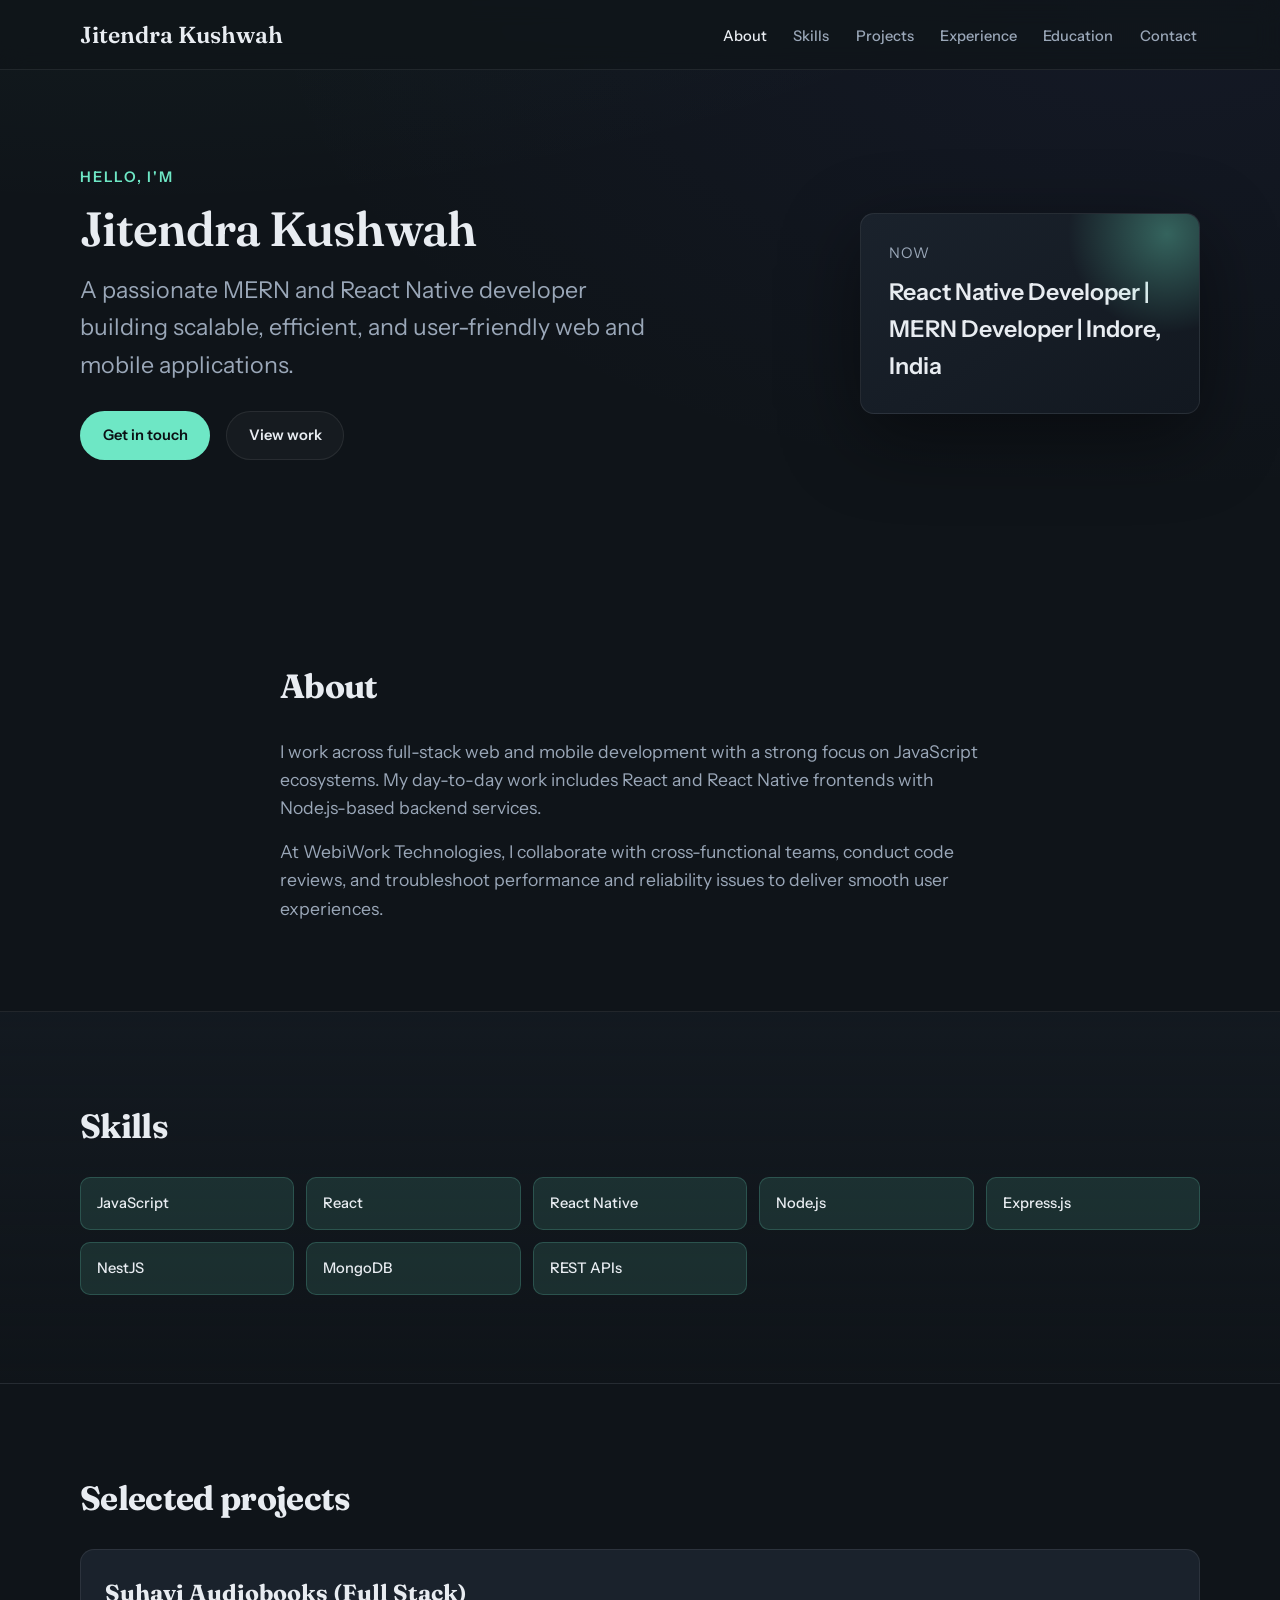
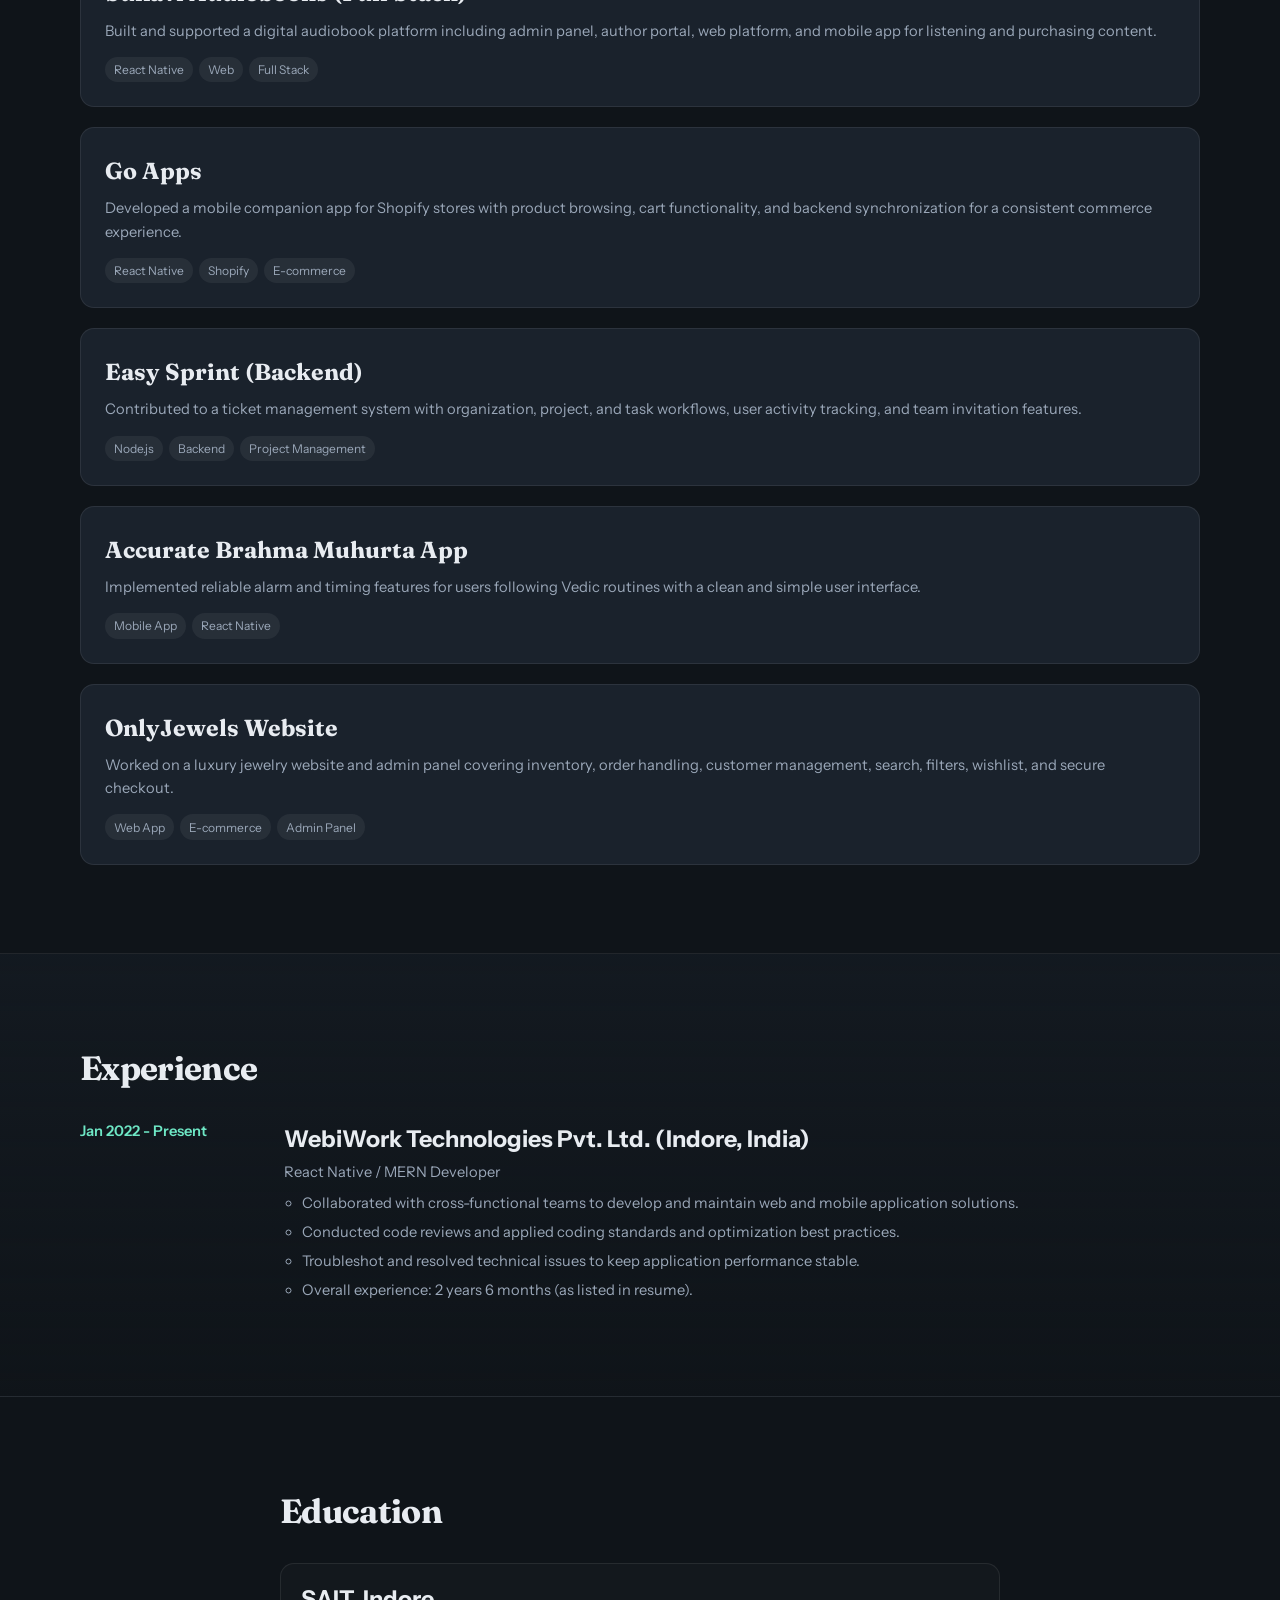
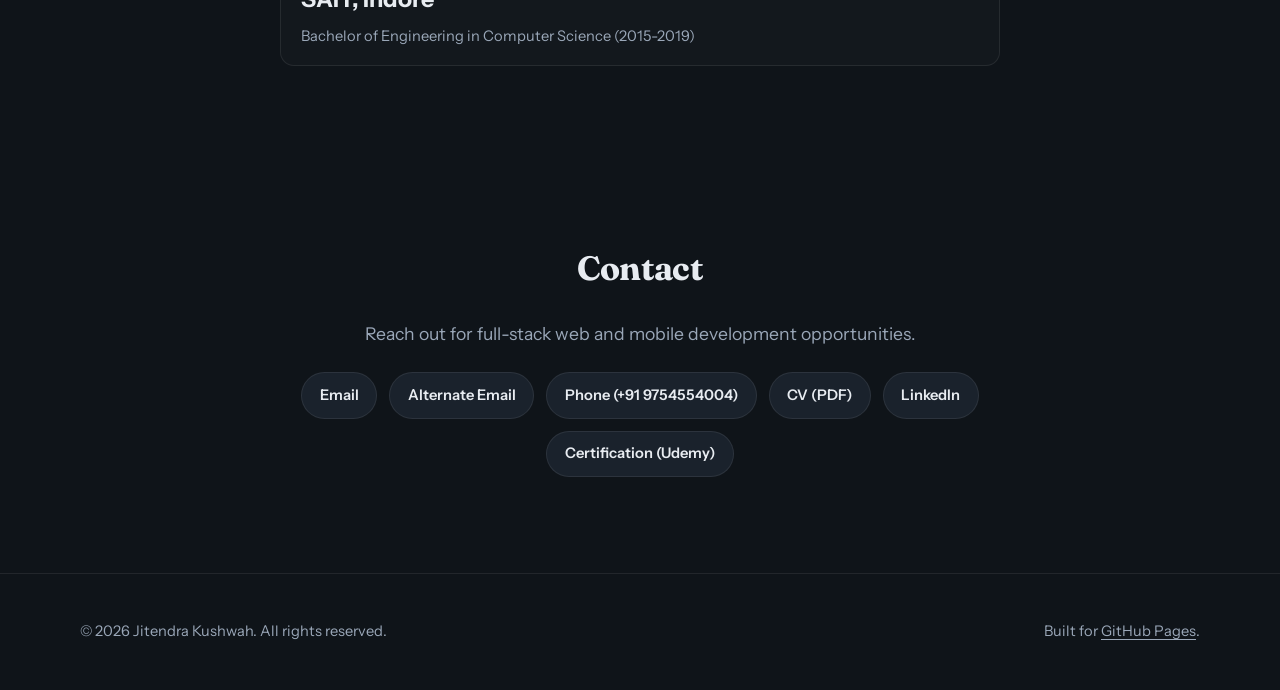
==== index.html @ 1aaa3684 "Initial portfolio for GitHub Pages" ====
<!DOCTYPE html>
<html lang="en">
  <head>
    <meta charset="UTF-8" />
    <meta name="viewport" content="width=device-width, initial-scale=1" />
    <meta name="description" content="Portfolio — projects, experience, and contact." />
    <title>Portfolio</title>
    <link rel="preconnect" href="https://fonts.googleapis.com" />
    <link rel="preconnect" href="https://fonts.gstatic.com" crossorigin />
    <link
      href="https://fonts.googleapis.com/css2?family=Fraunces:ital,opsz,wght@0,9..144,400;0,9..144,600;1,9..144,400&family=Instrument+Sans:ital,wght@0,400;0,500;0,600;0,700;1,400&display=swap"
      rel="stylesheet"
    />
    <link rel="stylesheet" href="css/styles.css" />
  </head>
  <body>
    <a class="skip-link" href="#main">Skip to content</a>
    <header class="site-header">
      <div class="wrap header-inner">
        <a class="logo" href="#" data-site-title>Portfolio</a>
        <button class="nav-toggle" type="button" aria-expanded="false" aria-controls="site-nav">
          <span class="sr-only">Menu</span>
          <span class="nav-toggle-bar"></span>
        </button>
        <nav id="site-nav" class="site-nav" aria-label="Primary">
          <ul class="nav-list"></ul>
        </nav>
      </div>
    </header>

    <main id="main">
      <section class="hero" id="top" aria-labelledby="hero-title">
        <div class="wrap hero-grid">
          <div class="hero-copy">
            <p class="eyebrow" data-hero-eyebrow></p>
            <h1 id="hero-title" data-hero-title></h1>
            <p class="hero-tagline" data-hero-tagline></p>
            <div class="hero-actions">
              <a class="btn btn-primary" data-hero-primary href="#contact"></a>
              <a class="btn btn-ghost" data-hero-secondary href="#projects"></a>
            </div>
          </div>
          <div class="hero-card" aria-hidden="true">
            <div class="hero-card-inner">
              <span class="hero-accent"></span>
              <p class="hero-card-label">Now</p>
              <p class="hero-card-text" data-hero-highlight></p>
            </div>
          </div>
        </div>
      </section>

      <section class="section" id="about" data-section="about">
        <div class="wrap narrow">
          <h2 class="section-title" data-about-heading></h2>
          <div class="prose" data-about-body></div>
        </div>
      </section>

      <section class="section section-alt" id="skills" data-section="skills">
        <div class="wrap">
          <h2 class="section-title" data-skills-heading></h2>
          <ul class="skill-grid" data-skills-list></ul>
        </div>
      </section>

      <section class="section" id="projects" data-section="projects">
        <div class="wrap">
          <h2 class="section-title" data-projects-heading></h2>
          <div class="project-grid" data-projects></div>
        </div>
      </section>

      <section class="section section-alt" id="experience" data-section="experience">
        <div class="wrap">
          <h2 class="section-title" data-experience-heading></h2>
          <ol class="timeline" data-experience></ol>
        </div>
      </section>

      <section class="section" id="education" data-section="education">
        <div class="wrap narrow">
          <h2 class="section-title" data-education-heading></h2>
          <ul class="education-list" data-education></ul>
        </div>
      </section>

      <section class="section cta-section" id="contact" data-section="contact">
        <div class="wrap narrow cta-inner">
          <h2 class="section-title" data-contact-heading></h2>
          <p class="cta-text" data-contact-lead></p>
          <ul class="contact-list" data-contact-links></ul>
        </div>
      </section>
    </main>

    <footer class="site-footer">
      <div class="wrap footer-inner">
        <p data-footer-copy></p>
        <p class="footer-note">Built for <a href="https://pages.github.com/">GitHub Pages</a>.</p>
      </div>
    </footer>

    <script src="js/content.js"></script>
    <script src="js/main.js"></script>
  </body>
</html>
---- css/styles.css ----
:root {
  --bg: #0f1419;
  --bg-alt: #151c24;
  --surface: #1a222c;
  --text: #e8ecf1;
  --muted: #9aa7b8;
  --accent: #6ee7c5;
  --accent-dim: rgba(110, 231, 197, 0.12);
  --border: rgba(255, 255, 255, 0.08);
  --shadow: 0 24px 80px rgba(0, 0, 0, 0.45);
  --radius: 14px;
  --font-sans: "Instrument Sans", system-ui, -apple-system, sans-serif;
  --font-display: "Fraunces", Georgia, serif;
  --step--1: clamp(0.85rem, 0.82rem + 0.12vw, 0.95rem);
  --step-0: clamp(1rem, 0.95rem + 0.2vw, 1.1rem);
  --step-1: clamp(1.2rem, 1.05rem + 0.55vw, 1.45rem);
  --step-2: clamp(1.6rem, 1.25rem + 1.2vw, 2.1rem);
  --step-3: clamp(2.1rem, 1.5rem + 2.2vw, 3rem);
}

*,
*::before,
*::after {
  box-sizing: border-box;
}

html {
  scroll-behavior: smooth;
}

body {
  margin: 0;
  font-family: var(--font-sans);
  font-size: var(--step-0);
  line-height: 1.6;
  color: var(--text);
  background: radial-gradient(1200px 600px at 10% -10%, rgba(110, 231, 197, 0.08), transparent),
    radial-gradient(900px 500px at 90% 0%, rgba(99, 102, 241, 0.06), transparent), var(--bg);
  min-height: 100vh;
}

a {
  color: var(--accent);
  text-decoration-thickness: 1px;
  text-underline-offset: 3px;
}

a:hover {
  color: #9cf5dc;
}

.sr-only {
  position: absolute;
  width: 1px;
  height: 1px;
  padding: 0;
  margin: -1px;
  overflow: hidden;
  clip: rect(0, 0, 0, 0);
  white-space: nowrap;
  border: 0;
}

.skip-link {
  position: absolute;
  left: -999px;
  top: 0.5rem;
  padding: 0.5rem 1rem;
  background: var(--accent);
  color: #0f1419;
  font-weight: 600;
  border-radius: 6px;
  z-index: 100;
}

.skip-link:focus {
  left: 0.5rem;
}

.wrap {
  width: min(1120px, 100% - 2.5rem);
  margin-inline: auto;
}

.narrow {
  width: min(720px, 100%);
}

.site-header {
  position: sticky;
  top: 0;
  z-index: 50;
  backdrop-filter: blur(12px);
  background: rgba(15, 20, 25, 0.75);
  border-bottom: 1px solid var(--border);
}

.header-inner {
  display: flex;
  align-items: center;
  justify-content: space-between;
  gap: 1rem;
  padding: 1rem 0;
}

.logo {
  font-family: var(--font-display);
  font-weight: 600;
  font-size: var(--step-1);
  color: var(--text);
  text-decoration: none;
}

.logo:hover {
  color: var(--accent);
}

.nav-toggle {
  display: none;
  width: 44px;
  height: 44px;
  border: 1px solid var(--border);
  border-radius: 10px;
  background: var(--surface);
  cursor: pointer;
  align-items: center;
  justify-content: center;
  padding: 0;
}

.nav-toggle-bar,
.nav-toggle-bar::before,
.nav-toggle-bar::after {
  display: block;
  width: 20px;
  height: 2px;
  background: var(--text);
  border-radius: 2px;
  position: relative;
}

.nav-toggle-bar::before,
.nav-toggle-bar::after {
  content: "";
  position: absolute;
  left: 0;
}

.nav-toggle-bar::before {
  top: -6px;
}

.nav-toggle-bar::after {
  top: 6px;
}

.site-nav .nav-list {
  list-style: none;
  margin: 0;
  padding: 0;
  display: flex;
  gap: 0.25rem 1.25rem;
  flex-wrap: wrap;
  align-items: center;
}

.site-nav a {
  color: var(--muted);
  text-decoration: none;
  font-weight: 500;
  font-size: var(--step--1);
  padding: 0.35rem 0.2rem;
}

.site-nav a:hover,
.site-nav a[aria-current="page"] {
  color: var(--text);
}

.hero {
  padding: clamp(3rem, 8vw, 6rem) 0 clamp(4rem, 10vw, 7rem);
}

.hero-grid {
  display: grid;
  grid-template-columns: 1.2fr 0.8fr;
  gap: clamp(2rem, 5vw, 4rem);
  align-items: center;
}

.eyebrow {
  font-size: var(--step--1);
  letter-spacing: 0.12em;
  text-transform: uppercase;
  color: var(--accent);
  font-weight: 600;
  margin: 0 0 0.75rem;
}

.hero h1 {
  font-family: var(--font-display);
  font-weight: 600;
  font-size: var(--step-3);
  line-height: 1.12;
  margin: 0 0 1rem;
  letter-spacing: -0.02em;
}

.hero-tagline {
  color: var(--muted);
  font-size: var(--step-1);
  max-width: 38ch;
  margin: 0 0 1.75rem;
}

.hero-actions {
  display: flex;
  flex-wrap: wrap;
  gap: 0.75rem 1rem;
}

.btn {
  display: inline-flex;
  align-items: center;
  justify-content: center;
  padding: 0.75rem 1.35rem;
  border-radius: 999px;
  font-weight: 600;
  font-size: var(--step--1);
  text-decoration: none;
  border: 1px solid transparent;
  transition: transform 0.15s ease, background 0.15s ease, border-color 0.15s ease;
}

.btn:active {
  transform: translateY(1px);
}

.btn-primary {
  background: var(--accent);
  color: #0b1014;
}

.btn-primary:hover {
  background: #9cf5dc;
  color: #0b1014;
}

.btn-ghost {
  border-color: var(--border);
  color: var(--text);
  background: rgba(255, 255, 255, 0.03);
}

.btn-ghost:hover {
  border-color: rgba(110, 231, 197, 0.35);
  color: var(--accent);
}

.hero-card {
  justify-self: end;
  width: min(100%, 340px);
}

.hero-card-inner {
  position: relative;
  padding: 1.75rem;
  border-radius: var(--radius);
  background: linear-gradient(145deg, var(--surface), #121820);
  border: 1px solid var(--border);
  box-shadow: var(--shadow);
  overflow: hidden;
}

.hero-accent {
  position: absolute;
  inset: -40% -20% auto auto;
  width: 200px;
  height: 200px;
  background: radial-gradient(circle, rgba(110, 231, 197, 0.35), transparent 70%);
  pointer-events: none;
}

.hero-card-label {
  font-size: var(--step--1);
  text-transform: uppercase;
  letter-spacing: 0.08em;
  color: var(--muted);
  margin: 0 0 0.5rem;
}

.hero-card-text {
  margin: 0;
  font-size: var(--step-1);
  font-weight: 600;
}

.section {
  padding: clamp(3.5rem, 7vw, 5.5rem) 0;
  scroll-margin-top: 5rem;
}

.section-alt {
  background: linear-gradient(180deg, rgba(21, 28, 36, 0.65), rgba(15, 20, 25, 0));
  border-top: 1px solid var(--border);
  border-bottom: 1px solid var(--border);
}

.section-title {
  font-family: var(--font-display);
  font-size: var(--step-2);
  margin: 0 0 1.5rem;
  letter-spacing: -0.02em;
}

.prose p {
  margin: 0 0 1rem;
  color: var(--muted);
}

.prose p:last-child {
  margin-bottom: 0;
}

.skill-grid {
  list-style: none;
  margin: 0;
  padding: 0;
  display: grid;
  grid-template-columns: repeat(auto-fill, minmax(200px, 1fr));
  gap: 0.75rem;
}

.skill-grid li {
  padding: 0.85rem 1rem;
  border-radius: 10px;
  background: var(--accent-dim);
  border: 1px solid rgba(110, 231, 197, 0.2);
  color: var(--text);
  font-weight: 500;
  font-size: var(--step--1);
}

.project-grid {
  display: grid;
  gap: 1.25rem;
}

.project-card {
  padding: 1.5rem;
  border-radius: var(--radius);
  background: var(--surface);
  border: 1px solid var(--border);
  display: grid;
  gap: 0.5rem;
}

.project-card h3 {
  margin: 0;
  font-size: var(--step-1);
  font-family: var(--font-display);
}

.project-card p {
  margin: 0;
  color: var(--muted);
  font-size: var(--step--1);
}

.project-tags {
  display: flex;
  flex-wrap: wrap;
  gap: 0.4rem;
  margin-top: 0.35rem;
}

.project-tags span {
  font-size: 0.75rem;
  padding: 0.2rem 0.55rem;
  border-radius: 999px;
  background: rgba(255, 255, 255, 0.06);
  color: var(--muted);
}

.project-links {
  margin-top: 0.75rem;
  display: flex;
  flex-wrap: wrap;
  gap: 0.75rem 1rem;
}

.project-links a {
  font-size: var(--step--1);
  font-weight: 600;
}

.timeline {
  list-style: none;
  margin: 0;
  padding: 0;
  display: grid;
  gap: 1.5rem;
}

.timeline-item {
  display: grid;
  grid-template-columns: minmax(120px, 180px) 1fr;
  gap: 1rem 1.5rem;
  padding-bottom: 1.5rem;
  border-bottom: 1px solid var(--border);
}

.timeline-item:last-child {
  border-bottom: 0;
  padding-bottom: 0;
}

.timeline-meta {
  font-size: var(--step--1);
  color: var(--accent);
  font-weight: 600;
}

.timeline-body h3 {
  margin: 0 0 0.25rem;
  font-size: var(--step-1);
}

.timeline-body .role {
  margin: 0 0 0.5rem;
  color: var(--muted);
  font-size: var(--step--1);
}

.timeline-body ul {
  margin: 0;
  padding-left: 1.15rem;
  color: var(--muted);
  font-size: var(--step--1);
}

.timeline-body li {
  margin-bottom: 0.35rem;
}

.education-list {
  list-style: none;
  margin: 0;
  padding: 0;
  display: grid;
  gap: 1rem;
}

.education-list li {
  padding: 1rem 1.25rem;
  border-radius: var(--radius);
  border: 1px solid var(--border);
  background: rgba(255, 255, 255, 0.02);
}

.education-list strong {
  display: block;
  font-size: var(--step-1);
  margin-bottom: 0.25rem;
}

.education-list span {
  color: var(--muted);
  font-size: var(--step--1);
}

.cta-section {
  padding-bottom: clamp(4rem, 10vw, 6rem);
}

.cta-inner {
  text-align: center;
}

.cta-text {
  color: var(--muted);
  margin: 0 0 1.5rem;
}

.contact-list {
  list-style: none;
  margin: 0;
  padding: 0;
  display: flex;
  flex-wrap: wrap;
  gap: 0.75rem;
  justify-content: center;
}

.contact-list a {
  display: inline-flex;
  align-items: center;
  gap: 0.4rem;
  padding: 0.65rem 1.1rem;
  border-radius: 999px;
  border: 1px solid var(--border);
  background: var(--surface);
  color: var(--text);
  font-weight: 600;
  text-decoration: none;
  font-size: var(--step--1);
}

.contact-list a:hover {
  border-color: rgba(110, 231, 197, 0.4);
  color: var(--accent);
}

.site-footer {
  border-top: 1px solid var(--border);
  padding: 2rem 0;
  color: var(--muted);
  font-size: var(--step--1);
}

.footer-inner {
  display: flex;
  flex-wrap: wrap;
  gap: 0.5rem 1.5rem;
  justify-content: space-between;
  align-items: center;
}

.footer-note a {
  color: var(--muted);
}

.footer-note a:hover {
  color: var(--accent);
}

@media (max-width: 880px) {
  .hero-grid {
    grid-template-columns: 1fr;
  }

  .hero-card {
    justify-self: start;
  }

  .timeline-item {
    grid-template-columns: 1fr;
  }
}

@media (max-width: 720px) {
  .nav-toggle {
    display: inline-flex;
  }

  .site-nav {
    position: absolute;
    right: 1.25rem;
    top: 100%;
    margin-top: 0.5rem;
    width: min(320px, calc(100vw - 2.5rem));
    padding: 0.75rem;
    border-radius: var(--radius);
    background: var(--surface);
    border: 1px solid var(--border);
    box-shadow: var(--shadow);
    display: none;
  }

  .site-nav.is-open {
    display: block;
  }

  .site-nav .nav-list {
    flex-direction: column;
    align-items: stretch;
  }

  .site-nav a {
    padding: 0.6rem 0.5rem;
  }

  .header-inner {
    position: relative;
  }
}
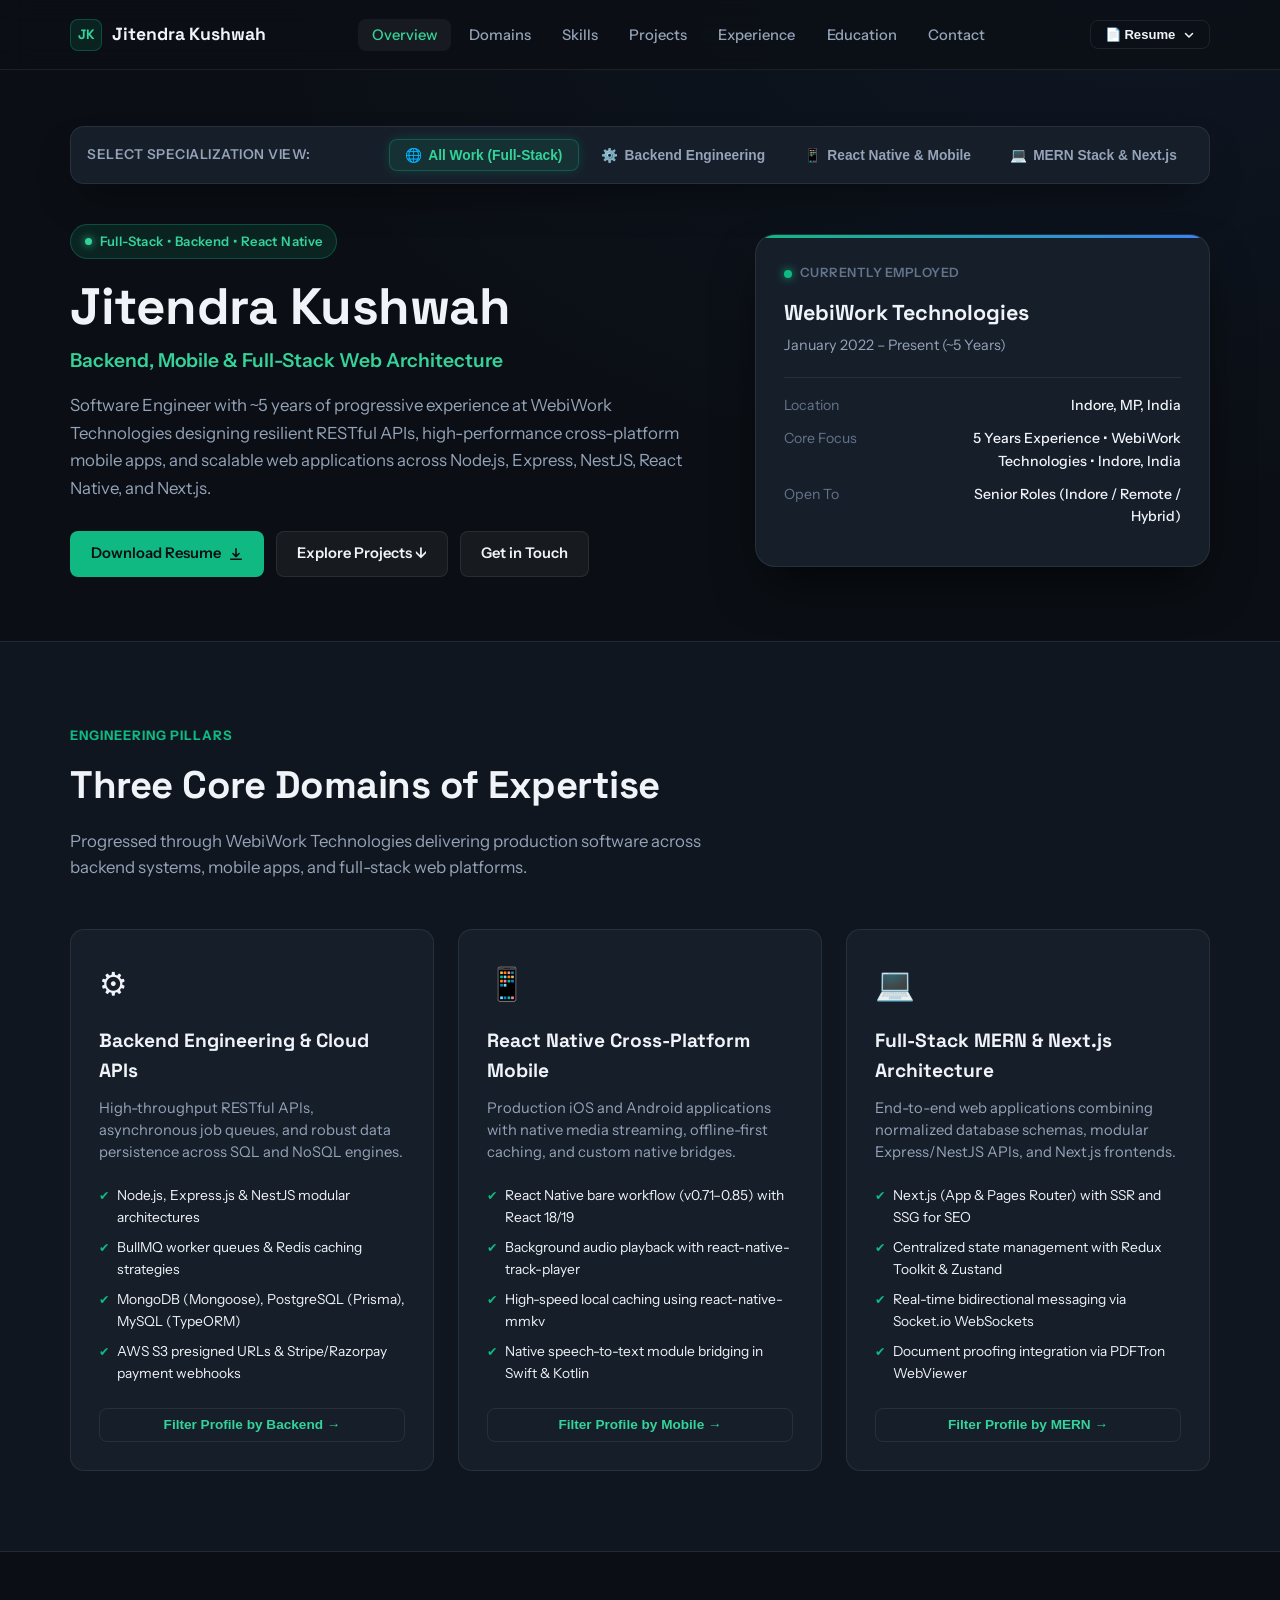
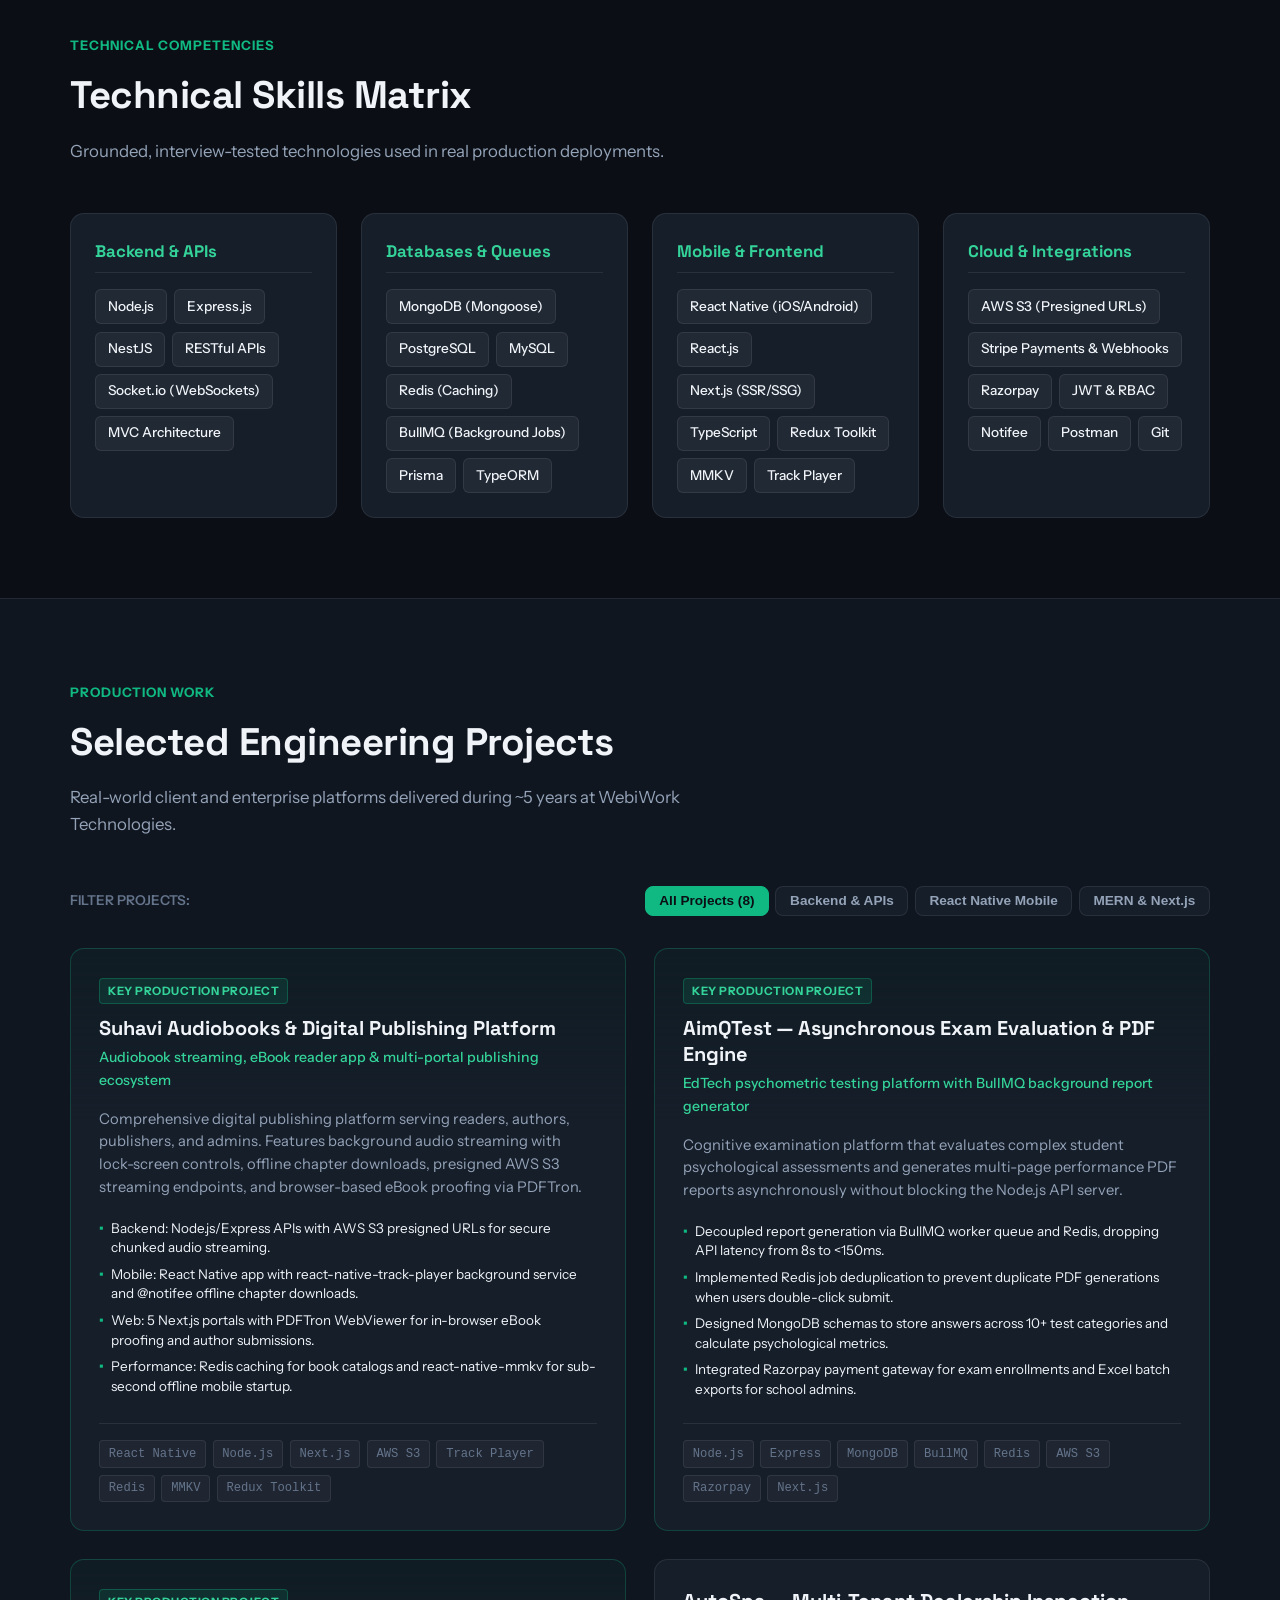
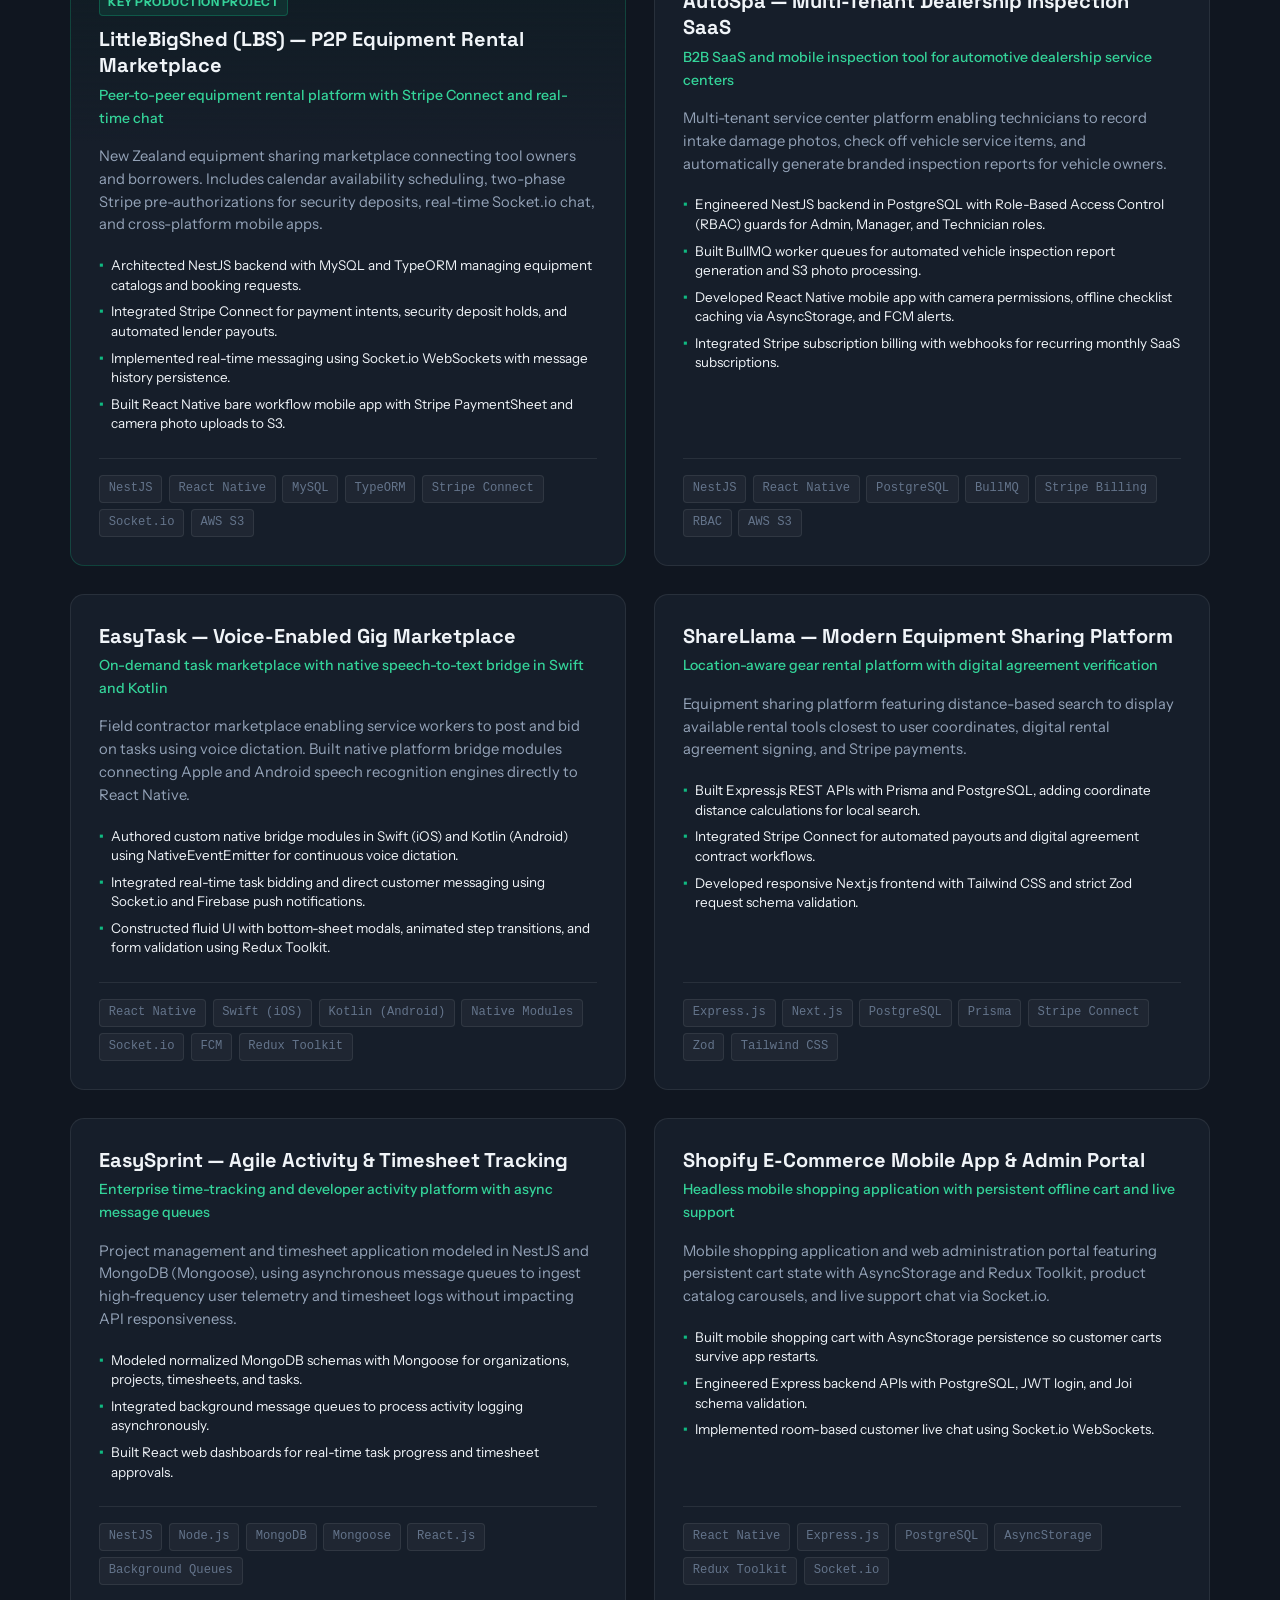
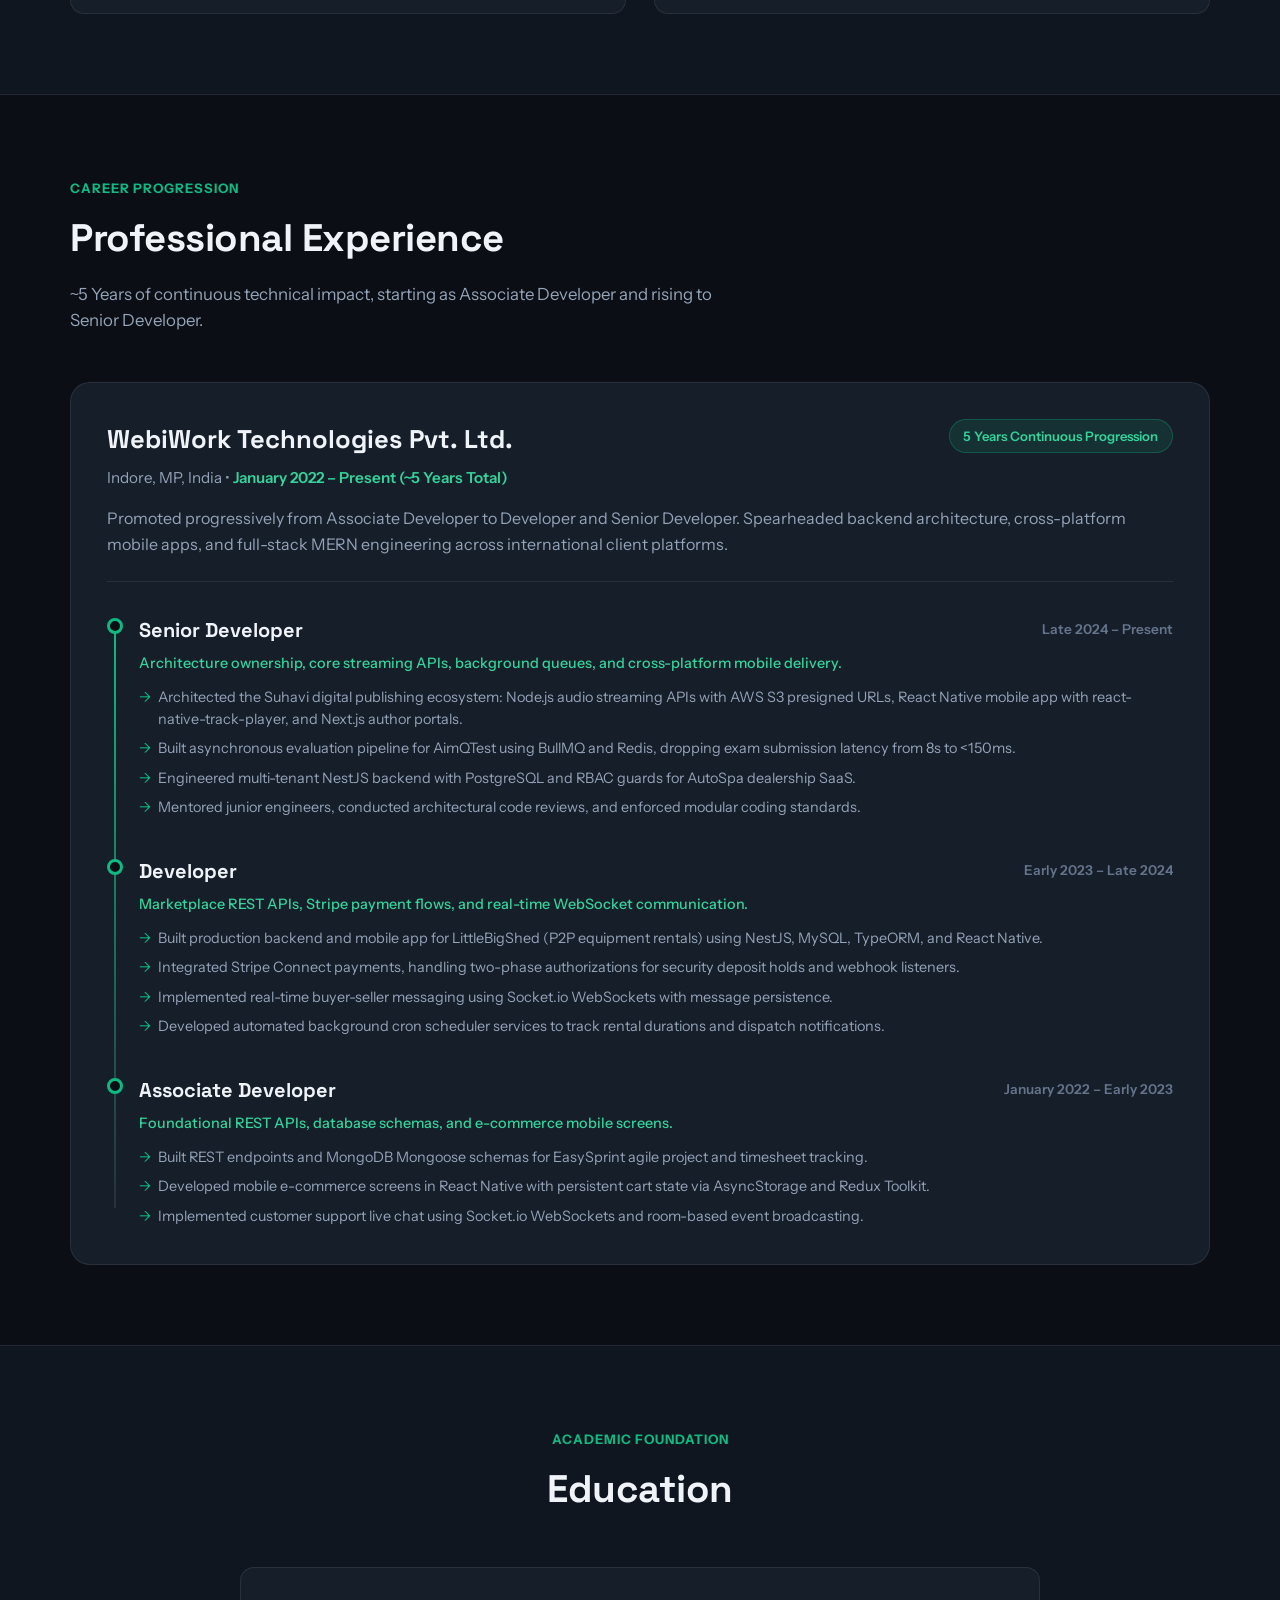
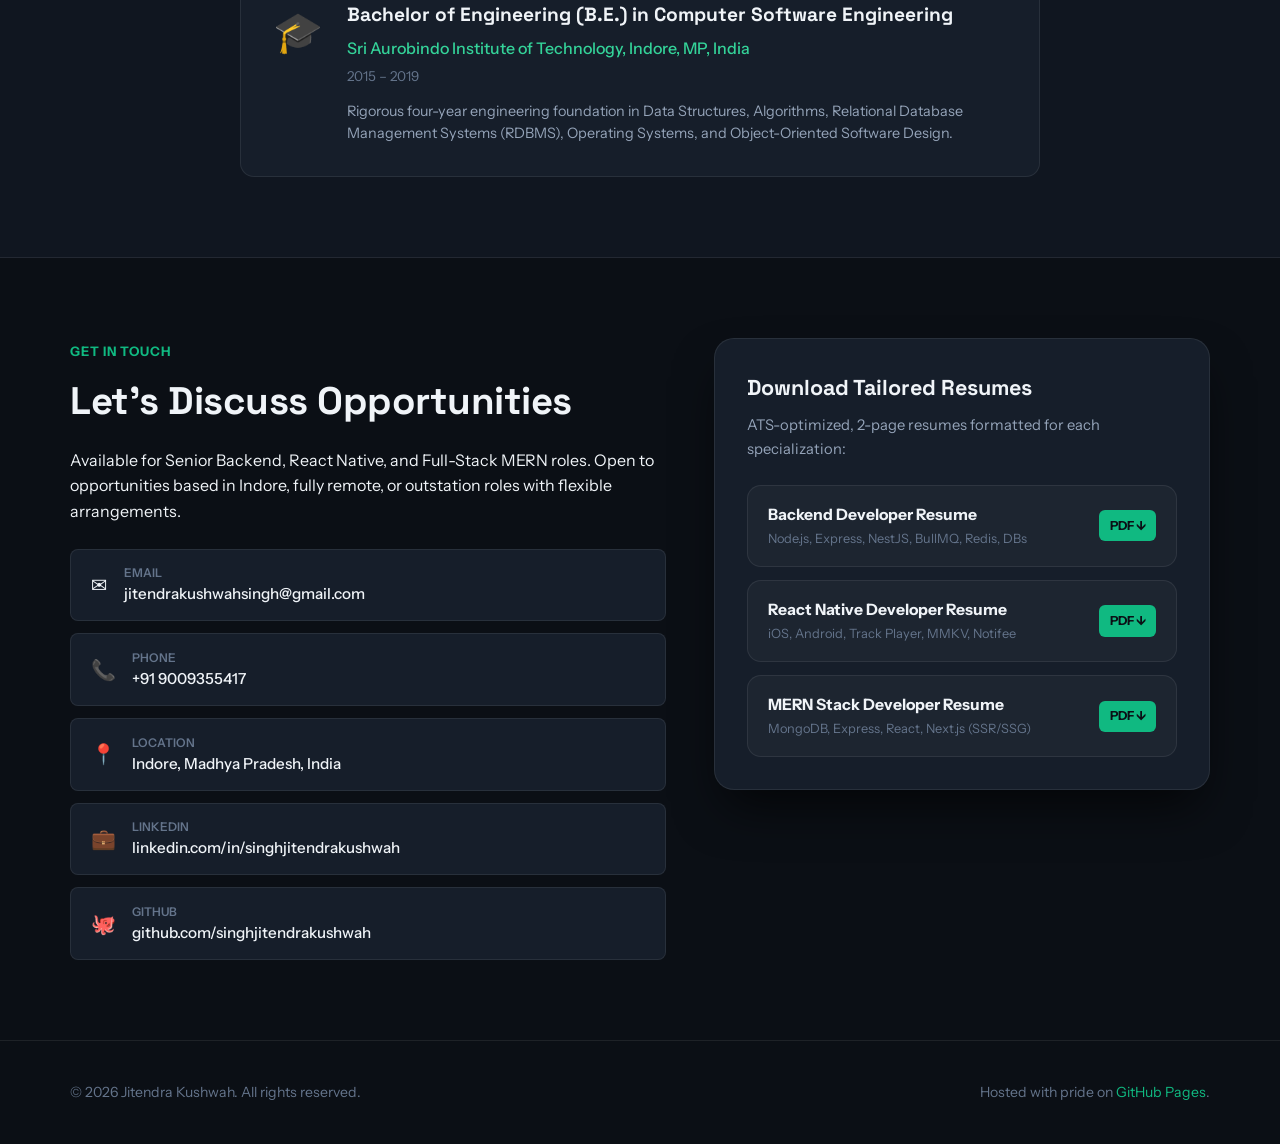
==== commit d2824242: "Update portfolio: 3-track specialization views, verified projects, and tailored PDF resumes" ====
--- a/index.html
+++ b/index.html
@@ -3,101 +3,365 @@
   <head>
     <meta charset="UTF-8" />
     <meta name="viewport" content="width=device-width, initial-scale=1" />
-    <meta name="description" content="Portfolio — projects, experience, and contact." />
-    <title>Portfolio</title>
+    <meta
+      name="description"
+      content="Jitendra Kushwah — Senior Software Engineer with ~5 years of experience in Backend Engineering, React Native Mobile Development, and Full-Stack MERN / Next.js architecture."
+    />
+    <title>Jitendra Kushwah — Senior Software Engineer | Portfolio</title>
     <link rel="preconnect" href="https://fonts.googleapis.com" />
     <link rel="preconnect" href="https://fonts.gstatic.com" crossorigin />
     <link
-      href="https://fonts.googleapis.com/css2?family=Fraunces:ital,opsz,wght@0,9..144,400;0,9..144,600;1,9..144,400&family=Instrument+Sans:ital,wght@0,400;0,500;0,600;0,700;1,400&display=swap"
+      href="https://fonts.googleapis.com/css2?family=Instrument+Sans:ital,wght@0,400;0,500;0,600;0,700;1,400&family=Space+Grotesk:wght@500;600;700&display=swap"
       rel="stylesheet"
     />
     <link rel="stylesheet" href="css/styles.css" />
   </head>
   <body>
     <a class="skip-link" href="#main">Skip to content</a>
+
     <header class="site-header">
       <div class="wrap header-inner">
-        <a class="logo" href="#" data-site-title>Portfolio</a>
+        <a class="logo" href="#top">
+          <span class="logo-mark">JK</span>
+          <span class="logo-text">Jitendra Kushwah</span>
+        </a>
+
         <button class="nav-toggle" type="button" aria-expanded="false" aria-controls="site-nav">
-          <span class="sr-only">Menu</span>
+          <span class="sr-only">Toggle navigation</span>
           <span class="nav-toggle-bar"></span>
         </button>
+
         <nav id="site-nav" class="site-nav" aria-label="Primary">
-          <ul class="nav-list"></ul>
+          <ul class="nav-list">
+            <li><a href="#top">Overview</a></li>
+            <li><a href="#specializations">Domains</a></li>
+            <li><a href="#skills">Skills</a></li>
+            <li><a href="#projects">Projects</a></li>
+            <li><a href="#experience">Experience</a></li>
+            <li><a href="#education">Education</a></li>
+            <li><a href="#contact">Contact</a></li>
+          </ul>
         </nav>
+
+        <div class="header-cta-group">
+          <div class="resume-dropdown">
+            <button class="btn btn-sm btn-outline dropdown-toggle" type="button" id="resumeDropdownBtn" aria-expanded="false">
+              <span>📄 Resume</span>
+              <svg class="chevron-icon" width="12" height="12" viewBox="0 0 12 12" fill="none">
+                <path d="M2.5 4.5L6 8L9.5 4.5" stroke="currentColor" stroke-width="1.5" stroke-linecap="round" stroke-linejoin="round"/>
+              </svg>
+            </button>
+            <div class="dropdown-menu" id="resumeDropdownMenu">
+              <a href="backend_developer_resume.pdf" target="_blank" class="dropdown-item">
+                <strong>Backend Developer</strong>
+                <span>Node.js, Express, NestJS, Redis</span>
+              </a>
+              <a href="react_native_developer_resume.pdf" target="_blank" class="dropdown-item">
+                <strong>React Native Developer</strong>
+                <span>iOS & Android, Track Player, MMKV</span>
+              </a>
+              <a href="mern_stack_developer_resume.pdf" target="_blank" class="dropdown-item">
+                <strong>MERN Stack Developer</strong>
+                <span>MongoDB, React, Next.js, BullMQ</span>
+              </a>
+            </div>
+          </div>
+        </div>
       </div>
     </header>
 
     <main id="main">
+      <!-- HERO SECTION -->
       <section class="hero" id="top" aria-labelledby="hero-title">
-        <div class="wrap hero-grid">
-          <div class="hero-copy">
-            <p class="eyebrow" data-hero-eyebrow></p>
-            <h1 id="hero-title" data-hero-title></h1>
-            <p class="hero-tagline" data-hero-tagline></p>
-            <div class="hero-actions">
-              <a class="btn btn-primary" data-hero-primary href="#contact"></a>
-              <a class="btn btn-ghost" data-hero-secondary href="#projects"></a>
-            </div>
-          </div>
-          <div class="hero-card" aria-hidden="true">
-            <div class="hero-card-inner">
-              <span class="hero-accent"></span>
-              <p class="hero-card-label">Now</p>
-              <p class="hero-card-text" data-hero-highlight></p>
-            </div>
-          </div>
-        </div>
-      </section>
-
-      <section class="section" id="about" data-section="about">
+        <div class="wrap">
+          <!-- TRACK SWITCHER PILLS -->
+          <div class="track-switcher-container">
+            <span class="track-switcher-label">Select Specialization View:</span>
+            <div class="track-pills" role="tablist" aria-label="Specialization Filter">
+              <button class="track-pill active" data-track="all" role="tab" aria-selected="true">
+                <span class="pill-icon">🌐</span> All Work (Full-Stack)
+              </button>
+              <button class="track-pill" data-track="backend" role="tab" aria-selected="false">
+                <span class="pill-icon">⚙️</span> Backend Engineering
+              </button>
+              <button class="track-pill" data-track="mobile" role="tab" aria-selected="false">
+                <span class="pill-icon">📱</span> React Native & Mobile
+              </button>
+              <button class="track-pill" data-track="mern" role="tab" aria-selected="false">
+                <span class="pill-icon">💻</span> MERN Stack & Next.js
+              </button>
+            </div>
+          </div>
+
+          <div class="hero-grid">
+            <div class="hero-copy">
+              <div class="eyebrow-wrap">
+                <span class="status-indicator"></span>
+                <p class="eyebrow" data-hero-badge></p>
+              </div>
+              <h1 id="hero-title" class="hero-name" data-hero-title>Jitendra Kushwah</h1>
+              <p class="hero-subtitle" data-hero-subtitle></p>
+              <p class="hero-tagline" data-hero-tagline></p>
+              
+              <div class="hero-actions">
+                <a class="btn btn-primary" id="heroResumeBtn" href="resume.pdf" target="_blank">
+                  <span id="heroResumeLabel">Download Resume (PDF)</span>
+                  <svg width="14" height="14" viewBox="0 0 16 16" fill="none">
+                    <path d="M8 2V11M8 11L4.5 7.5M8 11L11.5 7.5M2 14H14" stroke="currentColor" stroke-width="1.8" stroke-linecap="round" stroke-linejoin="round"/>
+                  </svg>
+                </a>
+                <a class="btn btn-ghost" href="#projects">Explore Projects ↓</a>
+                <a class="btn btn-ghost" href="#contact">Get in Touch</a>
+              </div>
+            </div>
+
+            <div class="hero-card" aria-hidden="true">
+              <div class="hero-card-inner">
+                <div class="hero-card-header">
+                  <span class="pulse-dot"></span>
+                  <p class="hero-card-status">Currently Employed</p>
+                </div>
+                <h3 class="hero-card-company">WebiWork Technologies</h3>
+                <p class="hero-card-tenure">January 2022 – Present (~5 Years)</p>
+                <div class="hero-card-divider"></div>
+                <div class="hero-card-detail">
+                  <span class="detail-label">Location</span>
+                  <span class="detail-val">Indore, MP, India</span>
+                </div>
+                <div class="hero-card-detail">
+                  <span class="detail-label">Core Focus</span>
+                  <span class="detail-val" data-hero-highlight></span>
+                </div>
+                <div class="hero-card-detail">
+                  <span class="detail-label">Open To</span>
+                  <span class="detail-val">Senior Roles (Indore / Remote / Hybrid)</span>
+                </div>
+              </div>
+            </div>
+          </div>
+        </div>
+      </section>
+
+      <!-- 3 SPECIALIZATIONS / DOMAINS SECTION -->
+      <section class="section section-alt" id="specializations">
+        <div class="wrap">
+          <div class="section-header">
+            <span class="section-eyebrow">Engineering Pillars</span>
+            <h2 class="section-title">Three Core Domains of Expertise</h2>
+            <p class="section-lead">
+              Progressed through WebiWork Technologies delivering production software across backend systems, mobile apps, and full-stack web platforms.
+            </p>
+          </div>
+
+          <div class="specialization-grid">
+            <article class="spec-card" data-spec="backend">
+              <div class="spec-icon">⚙️</div>
+              <h3>Backend Engineering & Cloud APIs</h3>
+              <p>High-throughput RESTful APIs, asynchronous job queues, and robust data persistence across SQL and NoSQL engines.</p>
+              <ul class="spec-bullets">
+                <li>Node.js, Express.js & NestJS modular architectures</li>
+                <li>BullMQ worker queues & Redis caching strategies</li>
+                <li>MongoDB (Mongoose), PostgreSQL (Prisma), MySQL (TypeORM)</li>
+                <li>AWS S3 presigned URLs & Stripe/Razorpay payment webhooks</li>
+              </ul>
+              <button class="spec-switch-btn" type="button" data-switch="backend">Filter Profile by Backend →</button>
+            </article>
+
+            <article class="spec-card" data-spec="mobile">
+              <div class="spec-icon">📱</div>
+              <h3>React Native Cross-Platform Mobile</h3>
+              <p>Production iOS and Android applications with native media streaming, offline-first caching, and custom native bridges.</p>
+              <ul class="spec-bullets">
+                <li>React Native bare workflow (v0.71–0.85) with React 18/19</li>
+                <li>Background audio playback with react-native-track-player</li>
+                <li>High-speed local caching using react-native-mmkv</li>
+                <li>Native speech-to-text module bridging in Swift & Kotlin</li>
+              </ul>
+              <button class="spec-switch-btn" type="button" data-switch="mobile">Filter Profile by Mobile →</button>
+            </article>
+
+            <article class="spec-card" data-spec="mern">
+              <div class="spec-icon">💻</div>
+              <h3>Full-Stack MERN & Next.js Architecture</h3>
+              <p>End-to-end web applications combining normalized database schemas, modular Express/NestJS APIs, and Next.js frontends.</p>
+              <ul class="spec-bullets">
+                <li>Next.js (App & Pages Router) with SSR and SSG for SEO</li>
+                <li>Centralized state management with Redux Toolkit & Zustand</li>
+                <li>Real-time bidirectional messaging via Socket.io WebSockets</li>
+                <li>Document proofing integration via PDFTron WebViewer</li>
+              </ul>
+              <button class="spec-switch-btn" type="button" data-switch="mern">Filter Profile by MERN →</button>
+            </article>
+          </div>
+        </div>
+      </section>
+
+      <!-- SKILLS SECTION -->
+      <section class="section" id="skills">
+        <div class="wrap">
+          <div class="section-header">
+            <span class="section-eyebrow">Technical Competencies</span>
+            <h2 class="section-title" id="skillsHeading">Technical Skills Matrix</h2>
+            <p class="section-lead" id="skillsLead">
+              Grounded, interview-tested technologies used in real production deployments.
+            </p>
+          </div>
+
+          <div class="skills-category-grid" id="skillsContainer"></div>
+        </div>
+      </section>
+
+      <!-- PROJECTS SECTION -->
+      <section class="section section-alt" id="projects">
+        <div class="wrap">
+          <div class="section-header">
+            <span class="section-eyebrow">Production Work</span>
+            <h2 class="section-title">Selected Engineering Projects</h2>
+            <p class="section-lead">
+              Real-world client and enterprise platforms delivered during ~5 years at WebiWork Technologies.
+            </p>
+          </div>
+
+          <div class="project-filter-bar">
+            <span class="filter-label">Filter Projects:</span>
+            <div class="project-filter-pills" id="projectFilterPills">
+              <button class="filter-pill active" data-filter="all">All Projects (8)</button>
+              <button class="filter-pill" data-filter="backend">Backend & APIs</button>
+              <button class="filter-pill" data-filter="mobile">React Native Mobile</button>
+              <button class="filter-pill" data-filter="mern">MERN & Next.js</button>
+            </div>
+          </div>
+
+          <div class="project-grid" id="projectsGrid"></div>
+        </div>
+      </section>
+
+      <!-- EXPERIENCE SECTION -->
+      <section class="section" id="experience">
+        <div class="wrap">
+          <div class="section-header">
+            <span class="section-eyebrow">Career Progression</span>
+            <h2 class="section-title">Professional Experience</h2>
+            <p class="section-lead">
+              ~5 Years of continuous technical impact, starting as Associate Developer and rising to Senior Developer.
+            </p>
+          </div>
+
+          <div class="experience-timeline" id="experienceTimeline"></div>
+        </div>
+      </section>
+
+      <!-- EDUCATION SECTION -->
+      <section class="section section-alt" id="education">
         <div class="wrap narrow">
-          <h2 class="section-title" data-about-heading></h2>
-          <div class="prose" data-about-body></div>
-        </div>
-      </section>
-
-      <section class="section section-alt" id="skills" data-section="skills">
-        <div class="wrap">
-          <h2 class="section-title" data-skills-heading></h2>
-          <ul class="skill-grid" data-skills-list></ul>
-        </div>
-      </section>
-
-      <section class="section" id="projects" data-section="projects">
-        <div class="wrap">
-          <h2 class="section-title" data-projects-heading></h2>
-          <div class="project-grid" data-projects></div>
-        </div>
-      </section>
-
-      <section class="section section-alt" id="experience" data-section="experience">
-        <div class="wrap">
-          <h2 class="section-title" data-experience-heading></h2>
-          <ol class="timeline" data-experience></ol>
-        </div>
-      </section>
-
-      <section class="section" id="education" data-section="education">
-        <div class="wrap narrow">
-          <h2 class="section-title" data-education-heading></h2>
-          <ul class="education-list" data-education></ul>
-        </div>
-      </section>
-
-      <section class="section cta-section" id="contact" data-section="contact">
-        <div class="wrap narrow cta-inner">
-          <h2 class="section-title" data-contact-heading></h2>
-          <p class="cta-text" data-contact-lead></p>
-          <ul class="contact-list" data-contact-links></ul>
+          <div class="section-header text-center">
+            <span class="section-eyebrow">Academic Foundation</span>
+            <h2 class="section-title">Education</h2>
+          </div>
+
+          <div class="education-card">
+            <div class="education-icon">🎓</div>
+            <div class="education-details">
+              <h3>Bachelor of Engineering (B.E.) in Computer Software Engineering</h3>
+              <p class="education-inst">Sri Aurobindo Institute of Technology, Indore, MP, India</p>
+              <p class="education-years">2015 – 2019</p>
+              <p class="education-notes">
+                Rigorous four-year engineering foundation in Data Structures, Algorithms, Relational Database Management Systems (RDBMS), Operating Systems, and Object-Oriented Software Design.
+              </p>
+            </div>
+          </div>
+        </div>
+      </section>
+
+      <!-- CONTACT & RESUME SECTION -->
+      <section class="section cta-section" id="contact">
+        <div class="wrap">
+          <div class="contact-grid">
+            <div class="contact-info">
+              <span class="section-eyebrow">Get in Touch</span>
+              <h2 class="section-title">Let's Discuss Opportunities</h2>
+              <p class="cta-text">
+                Available for Senior Backend, React Native, and Full-Stack MERN roles. Open to opportunities based in Indore, fully remote, or outstation roles with flexible arrangements.
+              </p>
+
+              <div class="contact-links-list">
+                <a href="mailto:jitendrakushwahsingh@gmail.com" class="contact-link-item">
+                  <span class="link-icon">✉️</span>
+                  <div>
+                    <span class="link-label">Email</span>
+                    <span class="link-value">jitendrakushwahsingh@gmail.com</span>
+                  </div>
+                </a>
+                <a href="tel:+919009355417" class="contact-link-item">
+                  <span class="link-icon">📞</span>
+                  <div>
+                    <span class="link-label">Phone</span>
+                    <span class="link-value">+91 9009355417</span>
+                  </div>
+                </a>
+                <div class="contact-link-item">
+                  <span class="link-icon">📍</span>
+                  <div>
+                    <span class="link-label">Location</span>
+                    <span class="link-value">Indore, Madhya Pradesh, India</span>
+                  </div>
+                </div>
+                <a href="https://linkedin.com/in/singhjitendrakushwah" target="_blank" rel="noopener noreferrer" class="contact-link-item">
+                  <span class="link-icon">💼</span>
+                  <div>
+                    <span class="link-label">LinkedIn</span>
+                    <span class="link-value">linkedin.com/in/singhjitendrakushwah</span>
+                  </div>
+                </a>
+                <a href="https://github.com/singhjitendrakushwah" target="_blank" rel="noopener noreferrer" class="contact-link-item">
+                  <span class="link-icon">🐙</span>
+                  <div>
+                    <span class="link-label">GitHub</span>
+                    <span class="link-value">github.com/singhjitendrakushwah</span>
+                  </div>
+                </a>
+              </div>
+            </div>
+
+            <div class="resume-download-card">
+              <h3>Download Tailored Resumes</h3>
+              <p>ATS-optimized, 2-page resumes formatted for each specialization:</p>
+
+              <div class="resume-button-stack">
+                <a href="backend_developer_resume.pdf" target="_blank" class="resume-btn-item">
+                  <div class="btn-item-text">
+                    <strong>Backend Developer Resume</strong>
+                    <span>Node.js, Express, NestJS, BullMQ, Redis, DBs</span>
+                  </div>
+                  <span class="btn-download-icon">PDF ↓</span>
+                </a>
+
+                <a href="react_native_developer_resume.pdf" target="_blank" class="resume-btn-item">
+                  <div class="btn-item-text">
+                    <strong>React Native Developer Resume</strong>
+                    <span>iOS, Android, Track Player, MMKV, Notifee</span>
+                  </div>
+                  <span class="btn-download-icon">PDF ↓</span>
+                </a>
+
+                <a href="mern_stack_developer_resume.pdf" target="_blank" class="resume-btn-item">
+                  <div class="btn-item-text">
+                    <strong>MERN Stack Developer Resume</strong>
+                    <span>MongoDB, Express, React, Next.js (SSR/SSG)</span>
+                  </div>
+                  <span class="btn-download-icon">PDF ↓</span>
+                </a>
+              </div>
+            </div>
+          </div>
         </div>
       </section>
     </main>
 
     <footer class="site-footer">
       <div class="wrap footer-inner">
-        <p data-footer-copy></p>
-        <p class="footer-note">Built for <a href="https://pages.github.com/">GitHub Pages</a>.</p>
+        <p>© 2026 Jitendra Kushwah. All rights reserved.</p>
+        <p class="footer-note">Hosted with pride on <a href="https://pages.github.com/" target="_blank" rel="noopener noreferrer">GitHub Pages</a>.</p>
       </div>
     </footer>
 
--- a/css/styles.css
+++ b/css/styles.css
@@ -1,21 +1,25 @@
 :root {
-  --bg: #0f1419;
-  --bg-alt: #151c24;
-  --surface: #1a222c;
-  --text: #e8ecf1;
-  --muted: #9aa7b8;
-  --accent: #6ee7c5;
-  --accent-dim: rgba(110, 231, 197, 0.12);
+  --bg: #0b0f15;
+  --bg-alt: #101620;
+  --surface: #161e2a;
+  --surface-hover: #1e2837;
+  --text: #f0f4f8;
+  --text-muted: #94a3b8;
+  --text-dim: #64748b;
+  --accent: #10b981;
+  --accent-light: #34d399;
+  --accent-dim: rgba(16, 185, 129, 0.12);
+  --accent-border: rgba(16, 185, 129, 0.3);
   --border: rgba(255, 255, 255, 0.08);
-  --shadow: 0 24px 80px rgba(0, 0, 0, 0.45);
-  --radius: 14px;
+  --border-focus: rgba(255, 255, 255, 0.2);
+  --shadow: 0 20px 40px -15px rgba(0, 0, 0, 0.6);
+  --shadow-lg: 0 25px 50px -12px rgba(0, 0, 0, 0.7);
+  --radius-sm: 8px;
+  --radius-md: 14px;
+  --radius-lg: 20px;
   --font-sans: "Instrument Sans", system-ui, -apple-system, sans-serif;
-  --font-display: "Fraunces", Georgia, serif;
-  --step--1: clamp(0.85rem, 0.82rem + 0.12vw, 0.95rem);
-  --step-0: clamp(1rem, 0.95rem + 0.2vw, 1.1rem);
-  --step-1: clamp(1.2rem, 1.05rem + 0.55vw, 1.45rem);
-  --step-2: clamp(1.6rem, 1.25rem + 1.2vw, 2.1rem);
-  --step-3: clamp(2.1rem, 1.5rem + 2.2vw, 3rem);
+  --font-mono: ui-monospace, SFMono-Regular, Menlo, Monaco, Consolas, monospace;
+  --font-display: "Space Grotesk", sans-serif;
 }
 
 *,
@@ -26,27 +30,29 @@
 
 html {
   scroll-behavior: smooth;
+  scroll-padding-top: 80px;
 }
 
 body {
   margin: 0;
   font-family: var(--font-sans);
-  font-size: var(--step-0);
+  font-size: 1rem;
   line-height: 1.6;
   color: var(--text);
-  background: radial-gradient(1200px 600px at 10% -10%, rgba(110, 231, 197, 0.08), transparent),
-    radial-gradient(900px 500px at 90% 0%, rgba(99, 102, 241, 0.06), transparent), var(--bg);
+  background: radial-gradient(1200px 600px at 10% -10%, rgba(16, 185, 129, 0.08), transparent),
+    radial-gradient(900px 500px at 90% 0%, rgba(59, 130, 246, 0.06), transparent), var(--bg);
   min-height: 100vh;
+  -webkit-font-smoothing: antialiased;
 }
 
 a {
   color: var(--accent);
-  text-decoration-thickness: 1px;
-  text-underline-offset: 3px;
+  text-decoration: none;
+  transition: color 0.2s ease;
 }
 
 a:hover {
-  color: #9cf5dc;
+  color: var(--accent-light);
 }
 
 .sr-only {
@@ -67,503 +73,1147 @@
   top: 0.5rem;
   padding: 0.5rem 1rem;
   background: var(--accent);
-  color: #0f1419;
-  font-weight: 600;
-  border-radius: 6px;
+  color: #0b0f15;
+  font-weight: 600;
+  border-radius: var(--radius-sm);
   z-index: 100;
 }
 
 .skip-link:focus {
-  left: 0.5rem;
+  left: 1rem;
 }
 
 .wrap {
-  width: min(1120px, 100% - 2.5rem);
+  width: min(1140px, 100% - 2.5rem);
   margin-inline: auto;
 }
 
 .narrow {
-  width: min(720px, 100%);
-}
-
+  width: min(800px, 100%);
+}
+
+.text-center {
+  text-align: center;
+}
+
+/* =========================================================
+   HEADER & NAVIGATION
+   ========================================================= */
 .site-header {
   position: sticky;
   top: 0;
-  z-index: 50;
-  backdrop-filter: blur(12px);
-  background: rgba(15, 20, 25, 0.75);
+  z-index: 60;
+  backdrop-filter: blur(14px);
+  background: rgba(11, 15, 21, 0.82);
   border-bottom: 1px solid var(--border);
+  height: 70px;
+  display: flex;
+  align-items: center;
 }
 
 .header-inner {
   display: flex;
   align-items: center;
   justify-content: space-between;
-  gap: 1rem;
-  padding: 1rem 0;
+  gap: 1.5rem;
 }
 
 .logo {
+  display: flex;
+  align-items: center;
+  gap: 0.65rem;
+  color: var(--text);
+  font-weight: 700;
+  font-size: 1.1rem;
   font-family: var(--font-display);
-  font-weight: 600;
-  font-size: var(--step-1);
-  color: var(--text);
-  text-decoration: none;
-}
-
-.logo:hover {
-  color: var(--accent);
-}
-
-.nav-toggle {
-  display: none;
-  width: 44px;
-  height: 44px;
-  border: 1px solid var(--border);
-  border-radius: 10px;
-  background: var(--surface);
-  cursor: pointer;
+}
+
+.logo-mark {
+  display: inline-flex;
   align-items: center;
   justify-content: center;
-  padding: 0;
-}
-
-.nav-toggle-bar,
-.nav-toggle-bar::before,
-.nav-toggle-bar::after {
-  display: block;
-  width: 20px;
-  height: 2px;
-  background: var(--text);
-  border-radius: 2px;
-  position: relative;
-}
-
-.nav-toggle-bar::before,
-.nav-toggle-bar::after {
-  content: "";
-  position: absolute;
-  left: 0;
-}
-
-.nav-toggle-bar::before {
-  top: -6px;
-}
-
-.nav-toggle-bar::after {
-  top: 6px;
-}
-
-.site-nav .nav-list {
+  width: 32px;
+  height: 32px;
+  background: var(--accent-dim);
+  border: 1px solid var(--accent-border);
+  color: var(--accent-light);
+  border-radius: 8px;
+  font-size: 0.85rem;
+  font-weight: 700;
+}
+
+.site-nav {
+  display: flex;
+  align-items: center;
+}
+
+.nav-list {
+  display: flex;
+  align-items: center;
   list-style: none;
   margin: 0;
   padding: 0;
-  display: flex;
-  gap: 0.25rem 1.25rem;
+  gap: 0.25rem;
+}
+
+.nav-list a {
+  padding: 0.45rem 0.85rem;
+  border-radius: var(--radius-sm);
+  color: var(--text-muted);
+  font-size: 0.92rem;
+  font-weight: 500;
+  transition: all 0.15s ease;
+}
+
+.nav-list a:hover,
+.nav-list a[aria-current="page"] {
+  color: var(--text);
+  background: rgba(255, 255, 255, 0.05);
+}
+
+.nav-list a[aria-current="page"] {
+  color: var(--accent-light);
+}
+
+.header-cta-group {
+  display: flex;
+  align-items: center;
+  gap: 0.75rem;
+}
+
+.nav-toggle {
+  display: none;
+  background: transparent;
+  border: 1px solid var(--border);
+  border-radius: var(--radius-sm);
+  width: 38px;
+  height: 38px;
+  color: var(--text);
+  cursor: pointer;
+}
+
+/* =========================================================
+   DROPDOWN MENU
+   ========================================================= */
+.resume-dropdown {
+  position: relative;
+}
+
+.dropdown-toggle {
+  display: inline-flex;
+  align-items: center;
+  gap: 0.4rem;
+}
+
+.dropdown-menu {
+  position: absolute;
+  right: 0;
+  top: calc(100% + 8px);
+  background: var(--surface);
+  border: 1px solid var(--border-focus);
+  border-radius: var(--radius-md);
+  padding: 0.5rem;
+  min-width: 250px;
+  box-shadow: var(--shadow-lg);
+  display: none;
+  flex-direction: column;
+  gap: 0.25rem;
+  z-index: 100;
+}
+
+.dropdown-menu.show {
+  display: flex;
+}
+
+.dropdown-item {
+  padding: 0.65rem 0.85rem;
+  border-radius: var(--radius-sm);
+  display: flex;
+  flex-direction: column;
+  transition: background 0.15s ease;
+}
+
+.dropdown-item:hover {
+  background: var(--surface-hover);
+}
+
+.dropdown-item strong {
+  color: var(--text);
+  font-size: 0.9rem;
+}
+
+.dropdown-item span {
+  color: var(--text-dim);
+  font-size: 0.75rem;
+  margin-top: 2px;
+}
+
+/* =========================================================
+   BUTTONS
+   ========================================================= */
+.btn {
+  display: inline-flex;
+  align-items: center;
+  justify-content: center;
+  gap: 0.5rem;
+  padding: 0.65rem 1.25rem;
+  border-radius: var(--radius-sm);
+  font-size: 0.92rem;
+  font-weight: 600;
+  cursor: pointer;
+  border: 1px solid transparent;
+  transition: all 0.18s ease;
+}
+
+.btn-primary {
+  background: var(--accent);
+  color: #0b0f15;
+}
+
+.btn-primary:hover {
+  background: var(--accent-light);
+  color: #0b0f15;
+  transform: translateY(-1px);
+  box-shadow: 0 4px 14px rgba(16, 185, 129, 0.35);
+}
+
+.btn-ghost {
+  background: rgba(255, 255, 255, 0.05);
+  color: var(--text);
+  border-color: var(--border);
+}
+
+.btn-ghost:hover {
+  background: rgba(255, 255, 255, 0.1);
+  color: var(--text);
+  border-color: var(--border-focus);
+}
+
+.btn-outline {
+  background: transparent;
+  border-color: var(--border);
+  color: var(--text);
+}
+
+.btn-outline:hover {
+  border-color: var(--border-focus);
+  background: rgba(255, 255, 255, 0.04);
+}
+
+.btn-sm {
+  padding: 0.4rem 0.85rem;
+  font-size: 0.82rem;
+}
+
+/* =========================================================
+   HERO SECTION & TRACK SWITCHER
+   ========================================================= */
+.hero {
+  padding: 3.5rem 0 4rem;
+}
+
+.track-switcher-container {
+  background: var(--surface);
+  border: 1px solid var(--border);
+  border-radius: var(--radius-md);
+  padding: 0.75rem 1rem;
+  display: flex;
+  align-items: center;
+  justify-content: space-between;
+  gap: 1rem;
+  margin-bottom: 2.5rem;
+  box-shadow: var(--shadow);
+}
+
+.track-switcher-label {
+  font-size: 0.85rem;
+  font-weight: 600;
+  color: var(--text-muted);
+  text-transform: uppercase;
+  letter-spacing: 0.5px;
+  white-space: nowrap;
+}
+
+.track-pills {
+  display: flex;
+  align-items: center;
+  gap: 0.4rem;
   flex-wrap: wrap;
-  align-items: center;
-}
-
-.site-nav a {
-  color: var(--muted);
-  text-decoration: none;
-  font-weight: 500;
-  font-size: var(--step--1);
-  padding: 0.35rem 0.2rem;
-}
-
-.site-nav a:hover,
-.site-nav a[aria-current="page"] {
-  color: var(--text);
-}
-
-.hero {
-  padding: clamp(3rem, 8vw, 6rem) 0 clamp(4rem, 10vw, 7rem);
+}
+
+.track-pill {
+  background: transparent;
+  border: 1px solid transparent;
+  color: var(--text-muted);
+  padding: 0.45rem 0.95rem;
+  border-radius: var(--radius-sm);
+  font-size: 0.86rem;
+  font-weight: 600;
+  cursor: pointer;
+  display: inline-flex;
+  align-items: center;
+  gap: 0.4rem;
+  transition: all 0.18s ease;
+}
+
+.track-pill:hover {
+  color: var(--text);
+  background: rgba(255, 255, 255, 0.04);
+}
+
+.track-pill.active {
+  background: var(--accent-dim);
+  border-color: var(--accent-border);
+  color: var(--accent-light);
+  box-shadow: 0 0 12px rgba(16, 185, 129, 0.2);
 }
 
 .hero-grid {
   display: grid;
-  grid-template-columns: 1.2fr 0.8fr;
-  gap: clamp(2rem, 5vw, 4rem);
-  align-items: center;
+  grid-template-columns: 1.4fr 1fr;
+  gap: 3rem;
+  align-items: center;
+}
+
+.eyebrow-wrap {
+  display: inline-flex;
+  align-items: center;
+  gap: 0.5rem;
+  background: var(--accent-dim);
+  border: 1px solid var(--accent-border);
+  padding: 0.35rem 0.85rem;
+  border-radius: 999px;
+  margin-bottom: 1.25rem;
+}
+
+.status-indicator {
+  width: 7px;
+  height: 7px;
+  background: var(--accent-light);
+  border-radius: 50%;
+  box-shadow: 0 0 8px var(--accent-light);
 }
 
 .eyebrow {
-  font-size: var(--step--1);
-  letter-spacing: 0.12em;
+  margin: 0;
+  color: var(--accent-light);
+  font-size: 0.82rem;
+  font-weight: 600;
+  letter-spacing: 0.4px;
+}
+
+.hero-name {
+  font-family: var(--font-display);
+  font-size: clamp(2.4rem, 4vw, 3.6rem);
+  font-weight: 700;
+  line-height: 1.1;
+  margin: 0 0 0.65rem 0;
+  letter-spacing: -0.5px;
+}
+
+.hero-subtitle {
+  font-size: 1.2rem;
+  font-weight: 600;
+  color: var(--accent-light);
+  margin: 0 0 1rem 0;
+}
+
+.hero-tagline {
+  font-size: 1.05rem;
+  color: var(--text-muted);
+  line-height: 1.65;
+  margin: 0 0 1.75rem 0;
+}
+
+.hero-actions {
+  display: flex;
+  align-items: center;
+  gap: 0.75rem;
+  flex-wrap: wrap;
+}
+
+.hero-card {
+  background: var(--surface);
+  border: 1px solid var(--border);
+  border-radius: var(--radius-lg);
+  padding: 1.75rem;
+  box-shadow: var(--shadow-lg);
+  position: relative;
+  overflow: hidden;
+}
+
+.hero-card::before {
+  content: "";
+  position: absolute;
+  top: 0;
+  left: 0;
+  right: 0;
+  height: 3px;
+  background: linear-gradient(90deg, var(--accent), #3b82f6);
+}
+
+.hero-card-header {
+  display: flex;
+  align-items: center;
+  gap: 0.5rem;
+  margin-bottom: 0.75rem;
+}
+
+.pulse-dot {
+  width: 8px;
+  height: 8px;
+  background: #10b981;
+  border-radius: 50%;
+  box-shadow: 0 0 10px #10b981;
+}
+
+.hero-card-status {
+  font-size: 0.8rem;
   text-transform: uppercase;
-  color: var(--accent);
-  font-weight: 600;
-  margin: 0 0 0.75rem;
-}
-
-.hero h1 {
+  letter-spacing: 0.5px;
+  font-weight: 600;
+  color: var(--text-dim);
+  margin: 0;
+}
+
+.hero-card-company {
   font-family: var(--font-display);
-  font-weight: 600;
-  font-size: var(--step-3);
-  line-height: 1.12;
-  margin: 0 0 1rem;
-  letter-spacing: -0.02em;
-}
-
-.hero-tagline {
-  color: var(--muted);
-  font-size: var(--step-1);
-  max-width: 38ch;
-  margin: 0 0 1.75rem;
-}
-
-.hero-actions {
-  display: flex;
-  flex-wrap: wrap;
-  gap: 0.75rem 1rem;
-}
-
-.btn {
-  display: inline-flex;
-  align-items: center;
-  justify-content: center;
-  padding: 0.75rem 1.35rem;
-  border-radius: 999px;
-  font-weight: 600;
-  font-size: var(--step--1);
-  text-decoration: none;
-  border: 1px solid transparent;
-  transition: transform 0.15s ease, background 0.15s ease, border-color 0.15s ease;
-}
-
-.btn:active {
-  transform: translateY(1px);
-}
-
-.btn-primary {
-  background: var(--accent);
-  color: #0b1014;
-}
-
-.btn-primary:hover {
-  background: #9cf5dc;
-  color: #0b1014;
-}
-
-.btn-ghost {
-  border-color: var(--border);
-  color: var(--text);
-  background: rgba(255, 255, 255, 0.03);
-}
-
-.btn-ghost:hover {
-  border-color: rgba(110, 231, 197, 0.35);
-  color: var(--accent);
-}
-
-.hero-card {
-  justify-self: end;
-  width: min(100%, 340px);
-}
-
-.hero-card-inner {
-  position: relative;
-  padding: 1.75rem;
-  border-radius: var(--radius);
-  background: linear-gradient(145deg, var(--surface), #121820);
-  border: 1px solid var(--border);
-  box-shadow: var(--shadow);
-  overflow: hidden;
-}
-
-.hero-accent {
-  position: absolute;
-  inset: -40% -20% auto auto;
-  width: 200px;
-  height: 200px;
-  background: radial-gradient(circle, rgba(110, 231, 197, 0.35), transparent 70%);
-  pointer-events: none;
-}
-
-.hero-card-label {
-  font-size: var(--step--1);
-  text-transform: uppercase;
-  letter-spacing: 0.08em;
-  color: var(--muted);
-  margin: 0 0 0.5rem;
-}
-
-.hero-card-text {
-  margin: 0;
-  font-size: var(--step-1);
-  font-weight: 600;
-}
-
+  font-size: 1.35rem;
+  margin: 0 0 0.25rem 0;
+}
+
+.hero-card-tenure {
+  font-size: 0.9rem;
+  color: var(--text-muted);
+  margin: 0 0 1.25rem 0;
+}
+
+.hero-card-divider {
+  height: 1px;
+  background: var(--border);
+  margin: 1rem 0;
+}
+
+.hero-card-detail {
+  display: flex;
+  justify-content: space-between;
+  margin-bottom: 0.65rem;
+  font-size: 0.88rem;
+}
+
+.detail-label {
+  color: var(--text-dim);
+}
+
+.detail-val {
+  color: var(--text);
+  font-weight: 500;
+  text-align: right;
+  max-width: 60%;
+}
+
+/* =========================================================
+   SECTIONS GENERAL
+   ========================================================= */
 .section {
-  padding: clamp(3.5rem, 7vw, 5.5rem) 0;
-  scroll-margin-top: 5rem;
+  padding: 5rem 0;
 }
 
 .section-alt {
-  background: linear-gradient(180deg, rgba(21, 28, 36, 0.65), rgba(15, 20, 25, 0));
+  background: var(--bg-alt);
   border-top: 1px solid var(--border);
   border-bottom: 1px solid var(--border);
 }
 
+.section-header {
+  margin-bottom: 3rem;
+}
+
+.section-eyebrow {
+  display: inline-block;
+  font-size: 0.82rem;
+  font-weight: 700;
+  text-transform: uppercase;
+  letter-spacing: 1px;
+  color: var(--accent);
+  margin-bottom: 0.5rem;
+}
+
 .section-title {
   font-family: var(--font-display);
-  font-size: var(--step-2);
-  margin: 0 0 1.5rem;
-  letter-spacing: -0.02em;
-}
-
-.prose p {
-  margin: 0 0 1rem;
-  color: var(--muted);
-}
-
-.prose p:last-child {
-  margin-bottom: 0;
-}
-
-.skill-grid {
+  font-size: clamp(1.8rem, 3vw, 2.4rem);
+  font-weight: 700;
+  margin: 0 0 0.75rem 0;
+  letter-spacing: -0.5px;
+}
+
+.section-lead {
+  font-size: 1.05rem;
+  color: var(--text-muted);
+  max-width: 680px;
+  margin: 0;
+}
+
+/* =========================================================
+   SPECIALIZATIONS / 3 PILLARS SECTION
+   ========================================================= */
+.specialization-grid {
+  display: grid;
+  grid-template-columns: repeat(3, 1fr);
+  gap: 1.5rem;
+}
+
+.spec-card {
+  background: var(--surface);
+  border: 1px solid var(--border);
+  border-radius: var(--radius-md);
+  padding: 1.75rem;
+  display: flex;
+  flex-direction: column;
+  transition: all 0.2s ease;
+  position: relative;
+}
+
+.spec-card:hover {
+  transform: translateY(-3px);
+  border-color: var(--border-focus);
+  box-shadow: var(--shadow);
+}
+
+.spec-card.active-spec {
+  border-color: var(--accent-border);
+  background: linear-gradient(180deg, var(--accent-dim) 0%, var(--surface) 25%);
+  box-shadow: 0 0 20px rgba(16, 185, 129, 0.15);
+}
+
+.spec-icon {
+  font-size: 2rem;
+  margin-bottom: 1rem;
+}
+
+.spec-card h3 {
+  font-family: var(--font-display);
+  font-size: 1.2rem;
+  margin: 0 0 0.65rem 0;
+}
+
+.spec-card p {
+  color: var(--text-muted);
+  font-size: 0.92rem;
+  margin: 0 0 1.25rem 0;
+  line-height: 1.5;
+}
+
+.spec-bullets {
   list-style: none;
+  padding: 0;
+  margin: 0 0 1.5rem 0;
+  display: flex;
+  flex-direction: column;
+  gap: 0.5rem;
+}
+
+.spec-bullets li {
+  font-size: 0.86rem;
+  color: var(--text);
+  display: flex;
+  align-items: flex-start;
+  gap: 0.45rem;
+}
+
+.spec-bullets li::before {
+  content: "✔";
+  color: var(--accent);
+  font-size: 0.78rem;
+  margin-top: 2px;
+}
+
+.spec-switch-btn {
+  margin-top: auto;
+  background: transparent;
+  border: 1px solid var(--border);
+  color: var(--accent-light);
+  padding: 0.55rem 0.85rem;
+  border-radius: var(--radius-sm);
+  font-size: 0.85rem;
+  font-weight: 600;
+  cursor: pointer;
+  transition: all 0.15s ease;
+}
+
+.spec-switch-btn:hover {
+  background: var(--accent-dim);
+  border-color: var(--accent-border);
+}
+
+/* =========================================================
+   SKILLS SECTION
+   ========================================================= */
+.skills-category-grid {
+  display: grid;
+  grid-template-columns: repeat(auto-fit, minmax(250px, 1fr));
+  gap: 1.5rem;
+}
+
+.skill-category-card {
+  background: var(--surface);
+  border: 1px solid var(--border);
+  border-radius: var(--radius-md);
+  padding: 1.5rem;
+}
+
+.skill-category-title {
+  font-family: var(--font-display);
+  font-size: 1.05rem;
+  color: var(--accent-light);
+  margin: 0 0 1rem 0;
+  padding-bottom: 0.5rem;
+  border-bottom: 1px solid var(--border);
+}
+
+.skill-tag-list {
+  list-style: none;
+  padding: 0;
   margin: 0;
-  padding: 0;
-  display: grid;
-  grid-template-columns: repeat(auto-fill, minmax(200px, 1fr));
-  gap: 0.75rem;
-}
-
-.skill-grid li {
-  padding: 0.85rem 1rem;
-  border-radius: 10px;
-  background: var(--accent-dim);
-  border: 1px solid rgba(110, 231, 197, 0.2);
-  color: var(--text);
+  display: flex;
+  flex-wrap: wrap;
+  gap: 0.45rem;
+}
+
+.skill-tag {
+  background: rgba(255, 255, 255, 0.05);
+  border: 1px solid var(--border);
+  color: var(--text);
+  padding: 0.35rem 0.75rem;
+  border-radius: 6px;
+  font-size: 0.85rem;
   font-weight: 500;
-  font-size: var(--step--1);
+}
+
+/* =========================================================
+   PROJECTS SECTION & FILTER
+   ========================================================= */
+.project-filter-bar {
+  display: flex;
+  align-items: center;
+  justify-content: space-between;
+  gap: 1rem;
+  margin-bottom: 2rem;
+  flex-wrap: wrap;
+}
+
+.filter-label {
+  font-size: 0.85rem;
+  font-weight: 600;
+  color: var(--text-dim);
+  text-transform: uppercase;
+}
+
+.project-filter-pills {
+  display: flex;
+  gap: 0.4rem;
+  flex-wrap: wrap;
+}
+
+.filter-pill {
+  background: var(--surface);
+  border: 1px solid var(--border);
+  color: var(--text-muted);
+  padding: 0.4rem 0.85rem;
+  border-radius: var(--radius-sm);
+  font-size: 0.85rem;
+  font-weight: 600;
+  cursor: pointer;
+  transition: all 0.15s ease;
+}
+
+.filter-pill:hover {
+  color: var(--text);
+  border-color: var(--border-focus);
+}
+
+.filter-pill.active {
+  background: var(--accent);
+  color: #0b0f15;
+  border-color: var(--accent);
 }
 
 .project-grid {
   display: grid;
-  gap: 1.25rem;
+  grid-template-columns: repeat(2, 1fr);
+  gap: 1.75rem;
 }
 
 .project-card {
-  padding: 1.5rem;
-  border-radius: var(--radius);
   background: var(--surface);
   border: 1px solid var(--border);
-  display: grid;
-  gap: 0.5rem;
-}
-
-.project-card h3 {
+  border-radius: var(--radius-md);
+  padding: 1.75rem;
+  display: flex;
+  flex-direction: column;
+  transition: all 0.2s ease;
+}
+
+.project-card:hover {
+  transform: translateY(-3px);
+  border-color: var(--border-focus);
+  box-shadow: var(--shadow);
+}
+
+.project-card.featured-card {
+  border-color: rgba(16, 185, 129, 0.25);
+  background: linear-gradient(180deg, rgba(16, 185, 129, 0.04) 0%, var(--surface) 30%);
+}
+
+.project-card-header {
+  margin-bottom: 1rem;
+}
+
+.featured-badge {
+  display: inline-block;
+  background: var(--accent-dim);
+  border: 1px solid var(--accent-border);
+  color: var(--accent-light);
+  font-size: 0.72rem;
+  font-weight: 700;
+  text-transform: uppercase;
+  padding: 0.2rem 0.5rem;
+  border-radius: 4px;
+  margin-bottom: 0.65rem;
+  letter-spacing: 0.5px;
+}
+
+.project-title {
+  font-family: var(--font-display);
+  font-size: 1.25rem;
+  margin: 0 0 0.35rem 0;
+  line-height: 1.3;
+}
+
+.project-tagline {
+  font-size: 0.88rem;
+  color: var(--accent-light);
   margin: 0;
-  font-size: var(--step-1);
-  font-family: var(--font-display);
-}
-
-.project-card p {
-  margin: 0;
-  color: var(--muted);
-  font-size: var(--step--1);
-}
-
-.project-tags {
+  font-weight: 500;
+}
+
+.project-desc {
+  color: var(--text-muted);
+  font-size: 0.92rem;
+  margin: 0 0 1.25rem 0;
+  line-height: 1.55;
+}
+
+.project-highlights {
+  list-style: none;
+  padding: 0;
+  margin: 0 0 1.5rem 0;
+  display: flex;
+  flex-direction: column;
+  gap: 0.45rem;
+}
+
+.project-highlights li {
+  font-size: 0.84rem;
+  color: var(--text);
+  line-height: 1.45;
+  display: flex;
+  align-items: flex-start;
+  gap: 0.45rem;
+}
+
+.project-highlights li::before {
+  content: "•";
+  color: var(--accent);
+  font-weight: bold;
+}
+
+.project-tags-wrap {
+  margin-top: auto;
   display: flex;
   flex-wrap: wrap;
   gap: 0.4rem;
-  margin-top: 0.35rem;
-}
-
-.project-tags span {
-  font-size: 0.75rem;
+  padding-top: 1rem;
+  border-top: 1px solid var(--border);
+}
+
+.proj-badge {
+  background: rgba(255, 255, 255, 0.04);
+  border: 1px solid var(--border);
+  color: var(--text-dim);
+  font-size: 0.76rem;
   padding: 0.2rem 0.55rem;
+  border-radius: 4px;
+  font-family: var(--font-mono);
+}
+
+/* =========================================================
+   EXPERIENCE SECTION
+   ========================================================= */
+.company-card {
+  background: var(--surface);
+  border: 1px solid var(--border);
+  border-radius: var(--radius-lg);
+  padding: 2.25rem;
+}
+
+.company-header {
+  display: flex;
+  align-items: flex-start;
+  justify-content: space-between;
+  margin-bottom: 1rem;
+  flex-wrap: wrap;
+  gap: 1rem;
+}
+
+.company-name {
+  font-family: var(--font-display);
+  font-size: 1.6rem;
+  margin: 0 0 0.35rem 0;
+}
+
+.company-meta {
+  color: var(--text-muted);
+  margin: 0;
+  font-size: 0.95rem;
+}
+
+.tenure-badge {
+  color: var(--accent-light);
+  font-weight: 600;
+}
+
+.company-growth-tag {
+  background: var(--accent-dim);
+  border: 1px solid var(--accent-border);
+  color: var(--accent-light);
+  padding: 0.35rem 0.85rem;
   border-radius: 999px;
-  background: rgba(255, 255, 255, 0.06);
-  color: var(--muted);
-}
-
-.project-links {
-  margin-top: 0.75rem;
-  display: flex;
-  flex-wrap: wrap;
-  gap: 0.75rem 1rem;
-}
-
-.project-links a {
-  font-size: var(--step--1);
-  font-weight: 600;
-}
-
-.timeline {
-  list-style: none;
-  margin: 0;
-  padding: 0;
-  display: grid;
-  gap: 1.5rem;
-}
-
-.timeline-item {
-  display: grid;
-  grid-template-columns: minmax(120px, 180px) 1fr;
-  gap: 1rem 1.5rem;
+  font-size: 0.82rem;
+  font-weight: 600;
+}
+
+.company-overview {
+  color: var(--text-muted);
+  font-size: 1rem;
+  margin: 0 0 2rem 0;
   padding-bottom: 1.5rem;
   border-bottom: 1px solid var(--border);
 }
 
-.timeline-item:last-child {
-  border-bottom: 0;
-  padding-bottom: 0;
-}
-
-.timeline-meta {
-  font-size: var(--step--1);
+.roles-flow {
+  display: flex;
+  flex-direction: column;
+  position: relative;
+  padding-left: 2rem;
+}
+
+.roles-flow::before {
+  content: "";
+  position: absolute;
+  top: 12px;
+  bottom: 20px;
+  left: 7px;
+  width: 2px;
+  background: linear-gradient(180deg, var(--accent), var(--border));
+}
+
+.role-node {
+  position: relative;
+  margin-bottom: 2.25rem;
+}
+
+.role-node:last-child {
+  margin-bottom: 0;
+}
+
+.role-marker {
+  position: absolute;
+  left: -2rem;
+  top: 4px;
+  width: 16px;
+  height: 16px;
+  border-radius: 50%;
+  background: var(--bg);
+  border: 3px solid var(--accent);
+}
+
+.role-header-line {
+  display: flex;
+  align-items: center;
+  justify-content: space-between;
+  margin-bottom: 0.35rem;
+  flex-wrap: wrap;
+  gap: 0.5rem;
+}
+
+.role-title {
+  font-family: var(--font-display);
+  font-size: 1.25rem;
+  margin: 0;
+}
+
+.role-period {
+  font-size: 0.85rem;
+  color: var(--text-dim);
+  font-weight: 600;
+}
+
+.role-focus {
+  color: var(--accent-light);
+  font-size: 0.9rem;
+  margin: 0 0 0.75rem 0;
+  font-weight: 500;
+}
+
+.role-bullets {
+  list-style: none;
+  padding: 0;
+  margin: 0;
+  display: flex;
+  flex-direction: column;
+  gap: 0.5rem;
+}
+
+.role-bullets li {
+  font-size: 0.9rem;
+  color: var(--text-muted);
+  line-height: 1.5;
+  display: flex;
+  align-items: flex-start;
+  gap: 0.45rem;
+}
+
+.role-bullets li::before {
+  content: "→";
   color: var(--accent);
-  font-weight: 600;
-}
-
-.timeline-body h3 {
-  margin: 0 0 0.25rem;
-  font-size: var(--step-1);
-}
-
-.timeline-body .role {
-  margin: 0 0 0.5rem;
-  color: var(--muted);
-  font-size: var(--step--1);
-}
-
-.timeline-body ul {
+}
+
+/* =========================================================
+   EDUCATION SECTION
+   ========================================================= */
+.education-card {
+  background: var(--surface);
+  border: 1px solid var(--border);
+  border-radius: var(--radius-md);
+  padding: 2rem;
+  display: flex;
+  gap: 1.5rem;
+  align-items: flex-start;
+}
+
+.education-icon {
+  font-size: 2.5rem;
+}
+
+.education-details h3 {
+  font-family: var(--font-display);
+  font-size: 1.2rem;
+  margin: 0 0 0.35rem 0;
+}
+
+.education-inst {
+  color: var(--accent-light);
+  font-weight: 500;
+  margin: 0 0 0.25rem 0;
+}
+
+.education-years {
+  font-size: 0.85rem;
+  color: var(--text-dim);
+  margin: 0 0 0.85rem 0;
+}
+
+.education-notes {
+  color: var(--text-muted);
+  font-size: 0.9rem;
   margin: 0;
-  padding-left: 1.15rem;
-  color: var(--muted);
-  font-size: var(--step--1);
-}
-
-.timeline-body li {
-  margin-bottom: 0.35rem;
-}
-
-.education-list {
-  list-style: none;
-  margin: 0;
-  padding: 0;
+  line-height: 1.5;
+}
+
+/* =========================================================
+   CONTACT & RESUME SECTION
+   ========================================================= */
+.contact-grid {
   display: grid;
+  grid-template-columns: 1.2fr 1fr;
+  gap: 3rem;
+  align-items: flex-start;
+}
+
+.contact-links-list {
+  display: flex;
+  flex-direction: column;
+  gap: 0.75rem;
+  margin-top: 1.5rem;
+}
+
+.contact-link-item {
+  display: flex;
+  align-items: center;
   gap: 1rem;
-}
-
-.education-list li {
+  background: var(--surface);
+  border: 1px solid var(--border);
+  padding: 0.85rem 1.25rem;
+  border-radius: var(--radius-sm);
+  color: var(--text);
+  transition: all 0.18s ease;
+}
+
+.contact-link-item:hover {
+  border-color: var(--border-focus);
+  background: var(--surface-hover);
+  color: var(--text);
+  transform: translateX(3px);
+}
+
+.link-icon {
+  font-size: 1.25rem;
+}
+
+.link-label {
+  display: block;
+  font-size: 0.75rem;
+  color: var(--text-dim);
+  text-transform: uppercase;
+  font-weight: 600;
+}
+
+.link-value {
+  display: block;
+  font-size: 0.95rem;
+  font-weight: 500;
+}
+
+.resume-download-card {
+  background: var(--surface);
+  border: 1px solid var(--border);
+  border-radius: var(--radius-lg);
+  padding: 2rem;
+  box-shadow: var(--shadow-lg);
+}
+
+.resume-download-card h3 {
+  font-family: var(--font-display);
+  font-size: 1.35rem;
+  margin: 0 0 0.5rem 0;
+}
+
+.resume-download-card p {
+  color: var(--text-muted);
+  font-size: 0.92rem;
+  margin: 0 0 1.5rem 0;
+}
+
+.resume-button-stack {
+  display: flex;
+  flex-direction: column;
+  gap: 0.85rem;
+}
+
+.resume-btn-item {
+  display: flex;
+  align-items: center;
+  justify-content: space-between;
+  background: rgba(255, 255, 255, 0.03);
+  border: 1px solid var(--border);
   padding: 1rem 1.25rem;
-  border-radius: var(--radius);
-  border: 1px solid var(--border);
-  background: rgba(255, 255, 255, 0.02);
-}
-
-.education-list strong {
-  display: block;
-  font-size: var(--step-1);
-  margin-bottom: 0.25rem;
-}
-
-.education-list span {
-  color: var(--muted);
-  font-size: var(--step--1);
-}
-
-.cta-section {
-  padding-bottom: clamp(4rem, 10vw, 6rem);
-}
-
-.cta-inner {
-  text-align: center;
-}
-
-.cta-text {
-  color: var(--muted);
-  margin: 0 0 1.5rem;
-}
-
-.contact-list {
-  list-style: none;
-  margin: 0;
-  padding: 0;
-  display: flex;
-  flex-wrap: wrap;
-  gap: 0.75rem;
-  justify-content: center;
-}
-
-.contact-list a {
-  display: inline-flex;
-  align-items: center;
-  gap: 0.4rem;
-  padding: 0.65rem 1.1rem;
-  border-radius: 999px;
-  border: 1px solid var(--border);
-  background: var(--surface);
-  color: var(--text);
-  font-weight: 600;
-  text-decoration: none;
-  font-size: var(--step--1);
-}
-
-.contact-list a:hover {
-  border-color: rgba(110, 231, 197, 0.4);
-  color: var(--accent);
-}
-
+  border-radius: var(--radius-md);
+  color: var(--text);
+  transition: all 0.18s ease;
+}
+
+.resume-btn-item:hover {
+  background: var(--accent-dim);
+  border-color: var(--accent-border);
+  color: var(--text);
+  transform: translateY(-2px);
+  box-shadow: 0 4px 12px rgba(16, 185, 129, 0.15);
+}
+
+.btn-item-text {
+  display: flex;
+  flex-direction: column;
+}
+
+.btn-item-text strong {
+  font-size: 0.98rem;
+  color: var(--text);
+}
+
+.btn-item-text span {
+  font-size: 0.8rem;
+  color: var(--text-dim);
+  margin-top: 2px;
+}
+
+.btn-download-icon {
+  background: var(--accent);
+  color: #0b0f15;
+  padding: 0.35rem 0.65rem;
+  border-radius: 6px;
+  font-size: 0.78rem;
+  font-weight: 700;
+}
+
+/* =========================================================
+   FOOTER
+   ========================================================= */
 .site-footer {
   border-top: 1px solid var(--border);
-  padding: 2rem 0;
-  color: var(--muted);
-  font-size: var(--step--1);
+  padding: 2.5rem 0;
+  color: var(--text-dim);
+  font-size: 0.88rem;
 }
 
 .footer-inner {
   display: flex;
+  align-items: center;
+  justify-content: space-between;
   flex-wrap: wrap;
-  gap: 0.5rem 1.5rem;
-  justify-content: space-between;
-  align-items: center;
-}
-
-.footer-note a {
-  color: var(--muted);
-}
-
-.footer-note a:hover {
-  color: var(--accent);
-}
-
-@media (max-width: 880px) {
+  gap: 1rem;
+}
+
+.footer-inner p {
+  margin: 0;
+}
+
+/* =========================================================
+   RESPONSIVE DESIGN
+   ========================================================= */
+@media (max-width: 900px) {
   .hero-grid {
     grid-template-columns: 1fr;
+    gap: 2rem;
   }
 
-  .hero-card {
-    justify-self: start;
-  }
-
-  .timeline-item {
+  .specialization-grid {
     grid-template-columns: 1fr;
   }
-}
-
-@media (max-width: 720px) {
-  .nav-toggle {
-    display: inline-flex;
+
+  .project-grid {
+    grid-template-columns: 1fr;
   }
 
+  .contact-grid {
+    grid-template-columns: 1fr;
+  }
+
+  .track-switcher-container {
+    flex-direction: column;
+    align-items: flex-start;
+  }
+}
+
+@media (max-width: 768px) {
   .site-nav {
-    position: absolute;
-    right: 1.25rem;
-    top: 100%;
-    margin-top: 0.5rem;
-    width: min(320px, calc(100vw - 2.5rem));
-    padding: 0.75rem;
-    border-radius: var(--radius);
+    position: fixed;
+    top: 70px;
+    left: 0;
+    right: 0;
     background: var(--surface);
-    border: 1px solid var(--border);
-    box-shadow: var(--shadow);
+    border-bottom: 1px solid var(--border);
+    padding: 1.5rem;
     display: none;
   }
 
@@ -571,16 +1221,19 @@
     display: block;
   }
 
-  .site-nav .nav-list {
+  .nav-list {
     flex-direction: column;
-    align-items: stretch;
+    align-items: flex-start;
+    gap: 0.75rem;
   }
 
-  .site-nav a {
-    padding: 0.6rem 0.5rem;
+  .nav-toggle {
+    display: flex;
+    align-items: center;
+    justify-content: center;
   }
 
-  .header-inner {
-    position: relative;
+  .header-cta-group {
+    display: none;
   }
 }
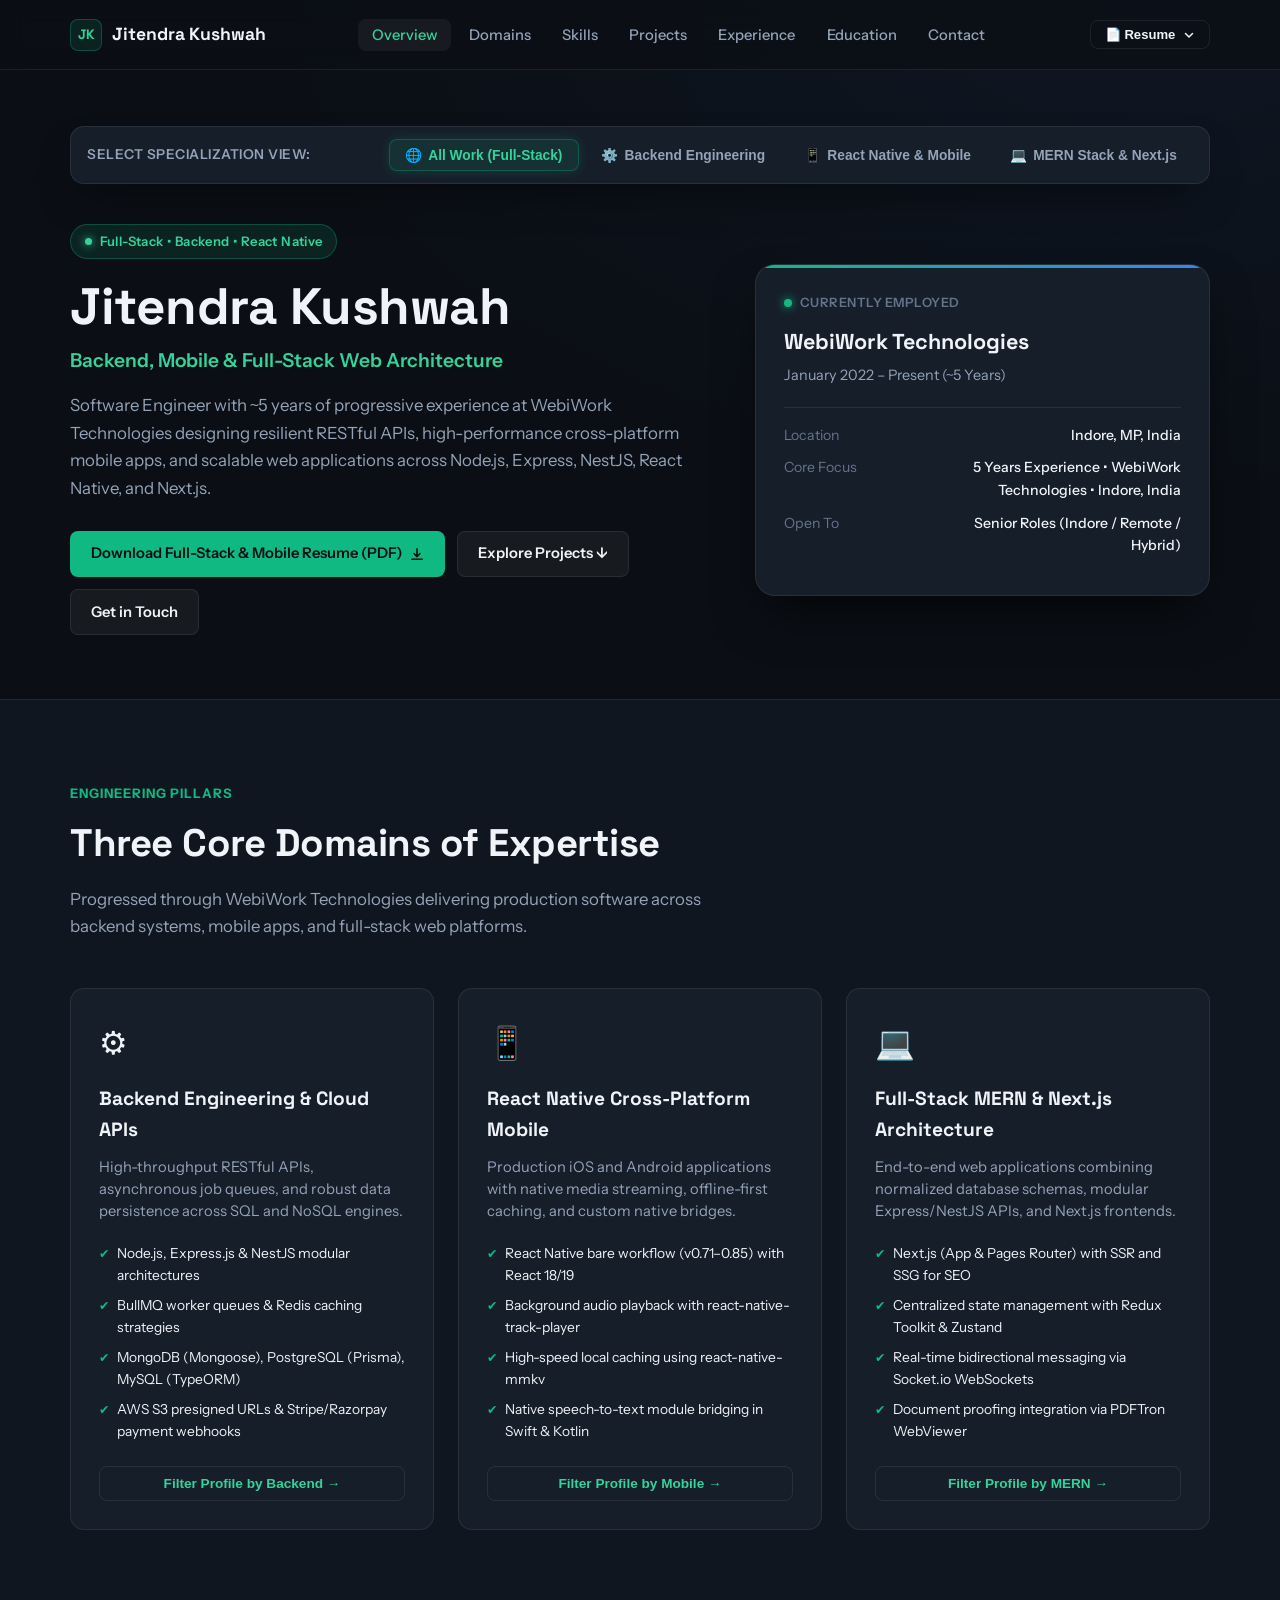
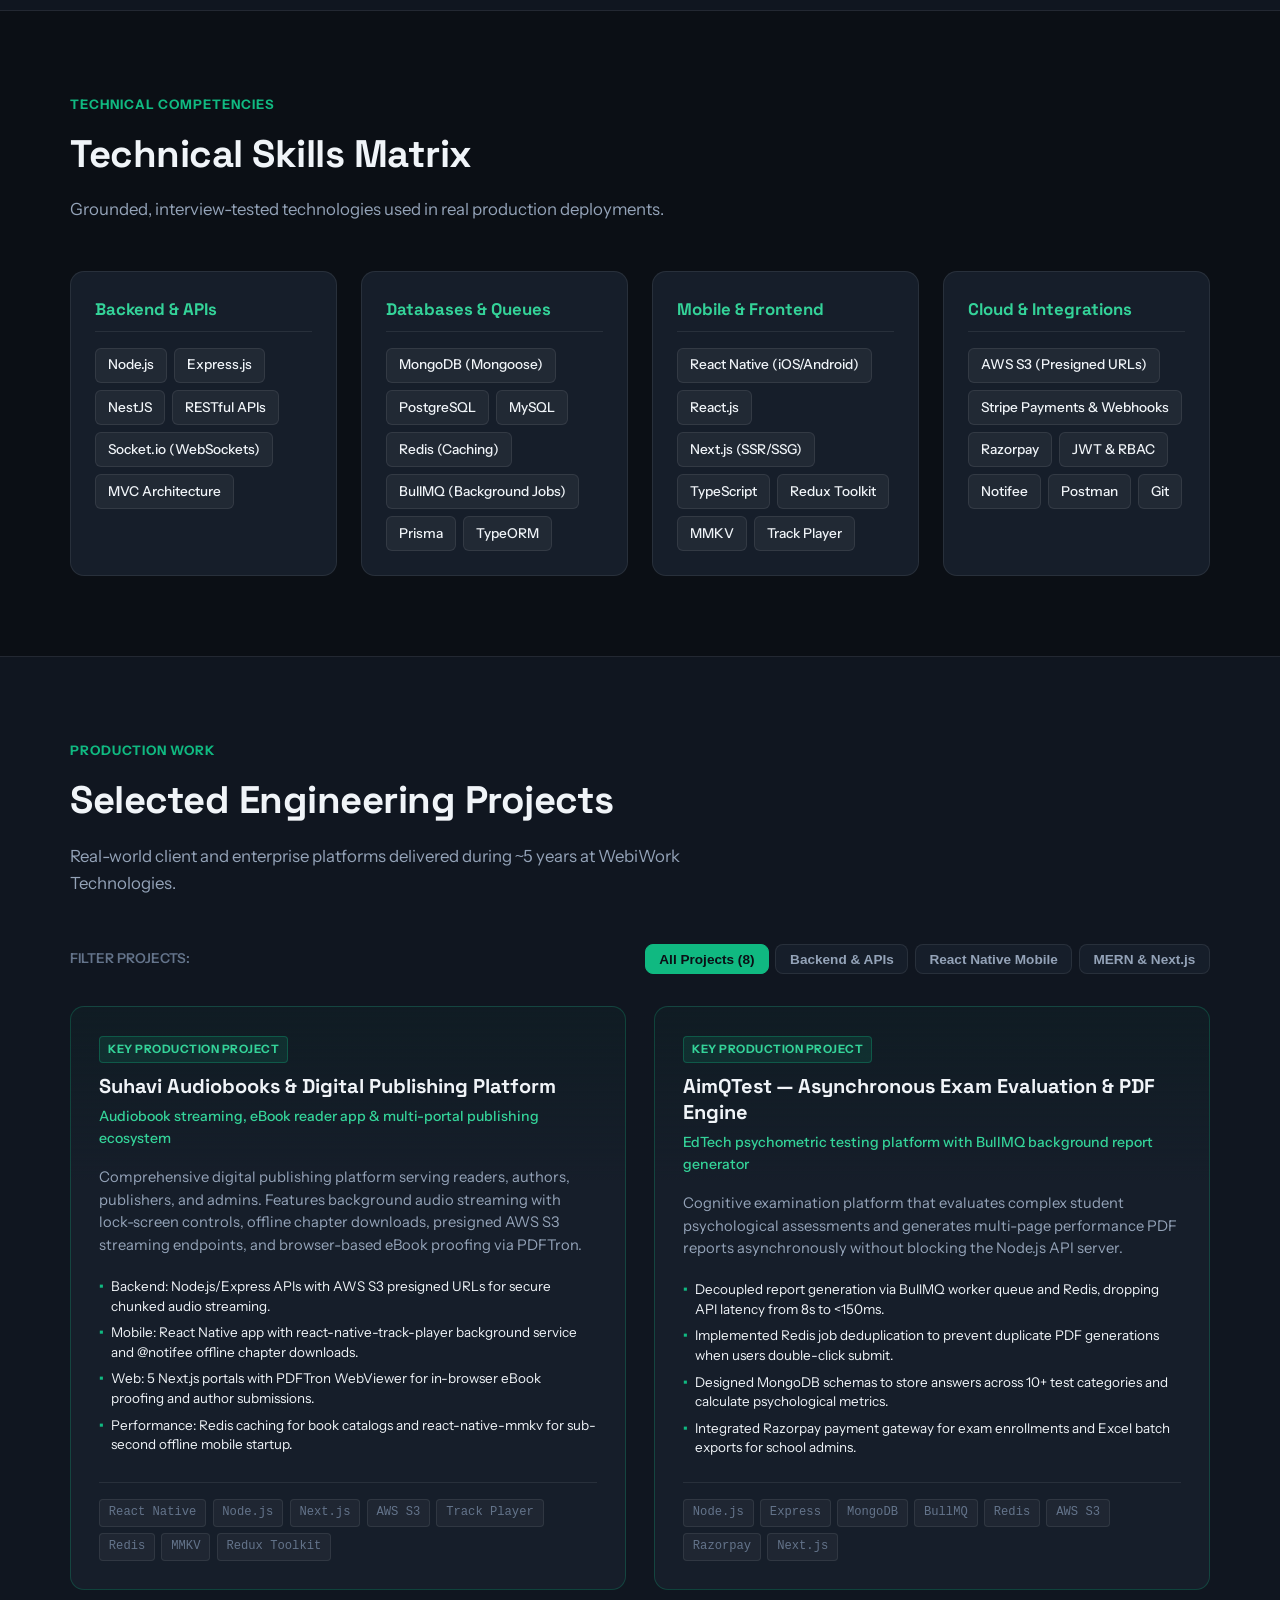
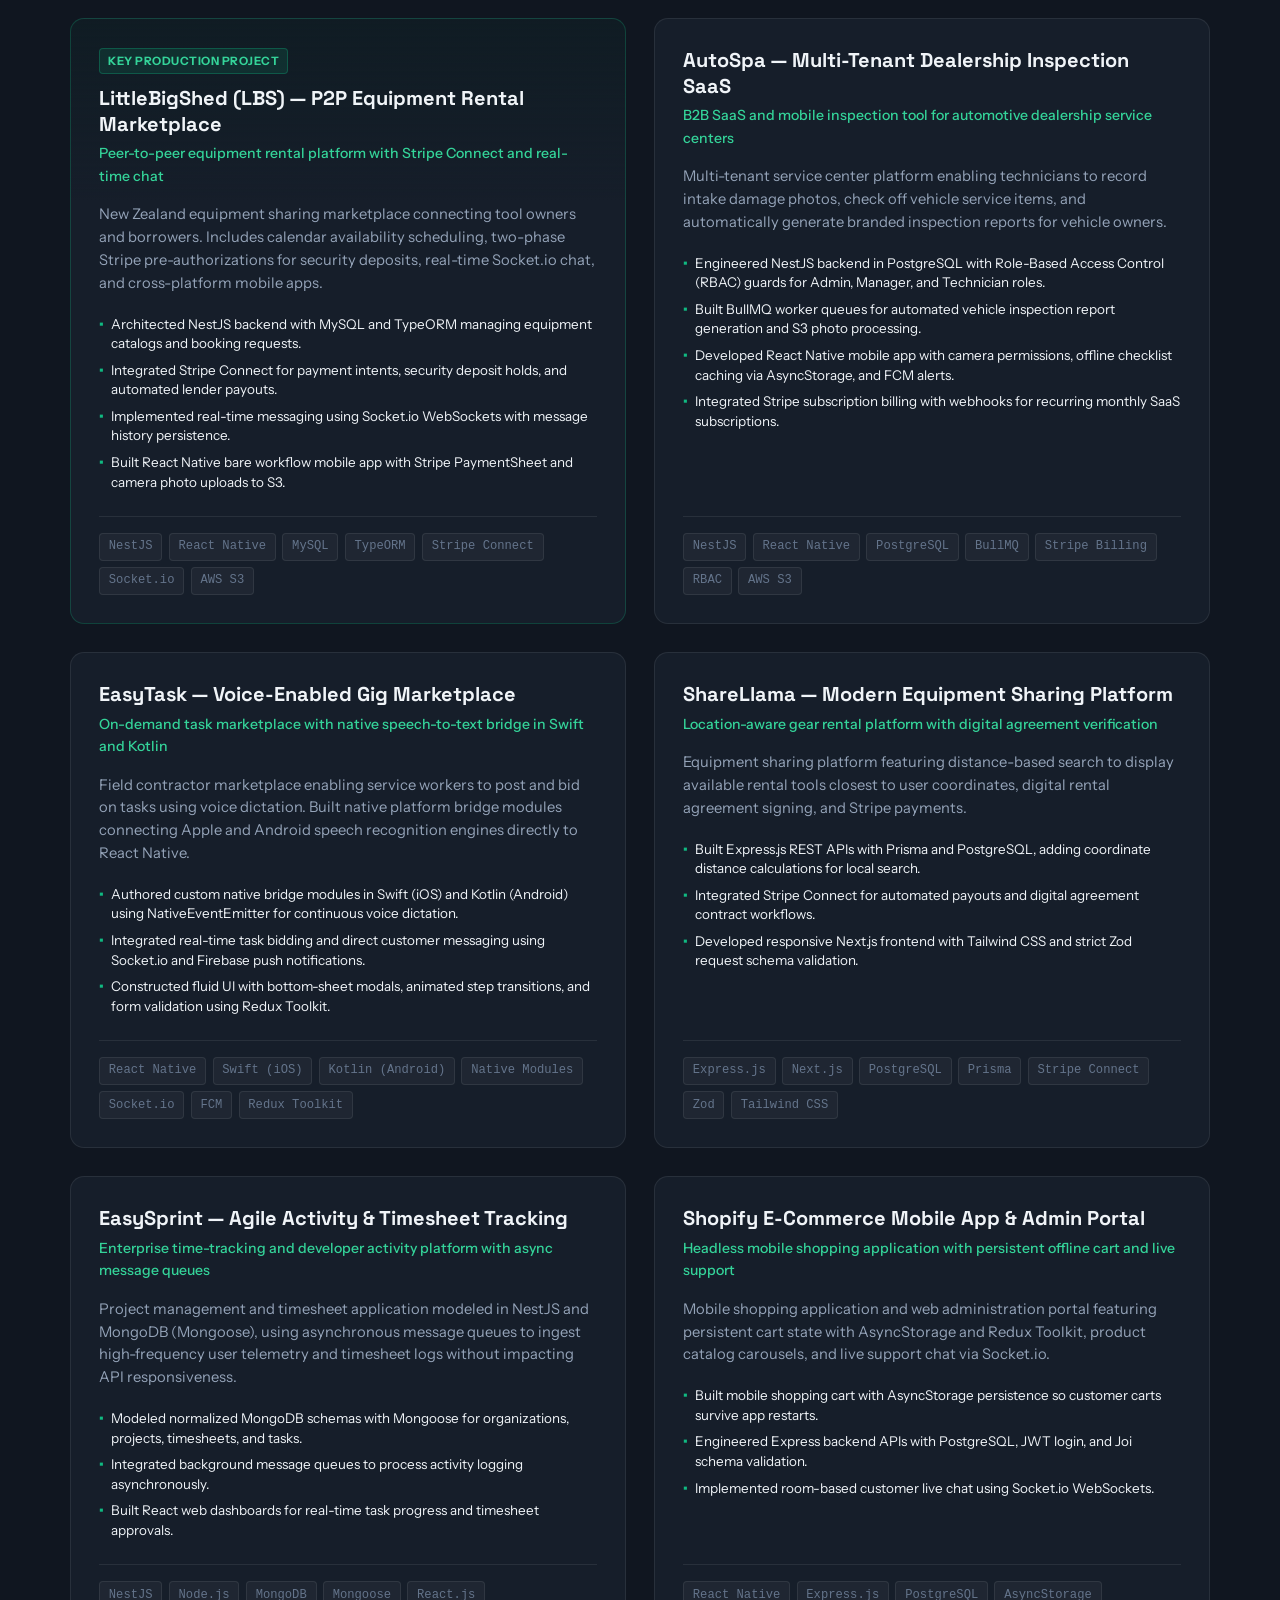
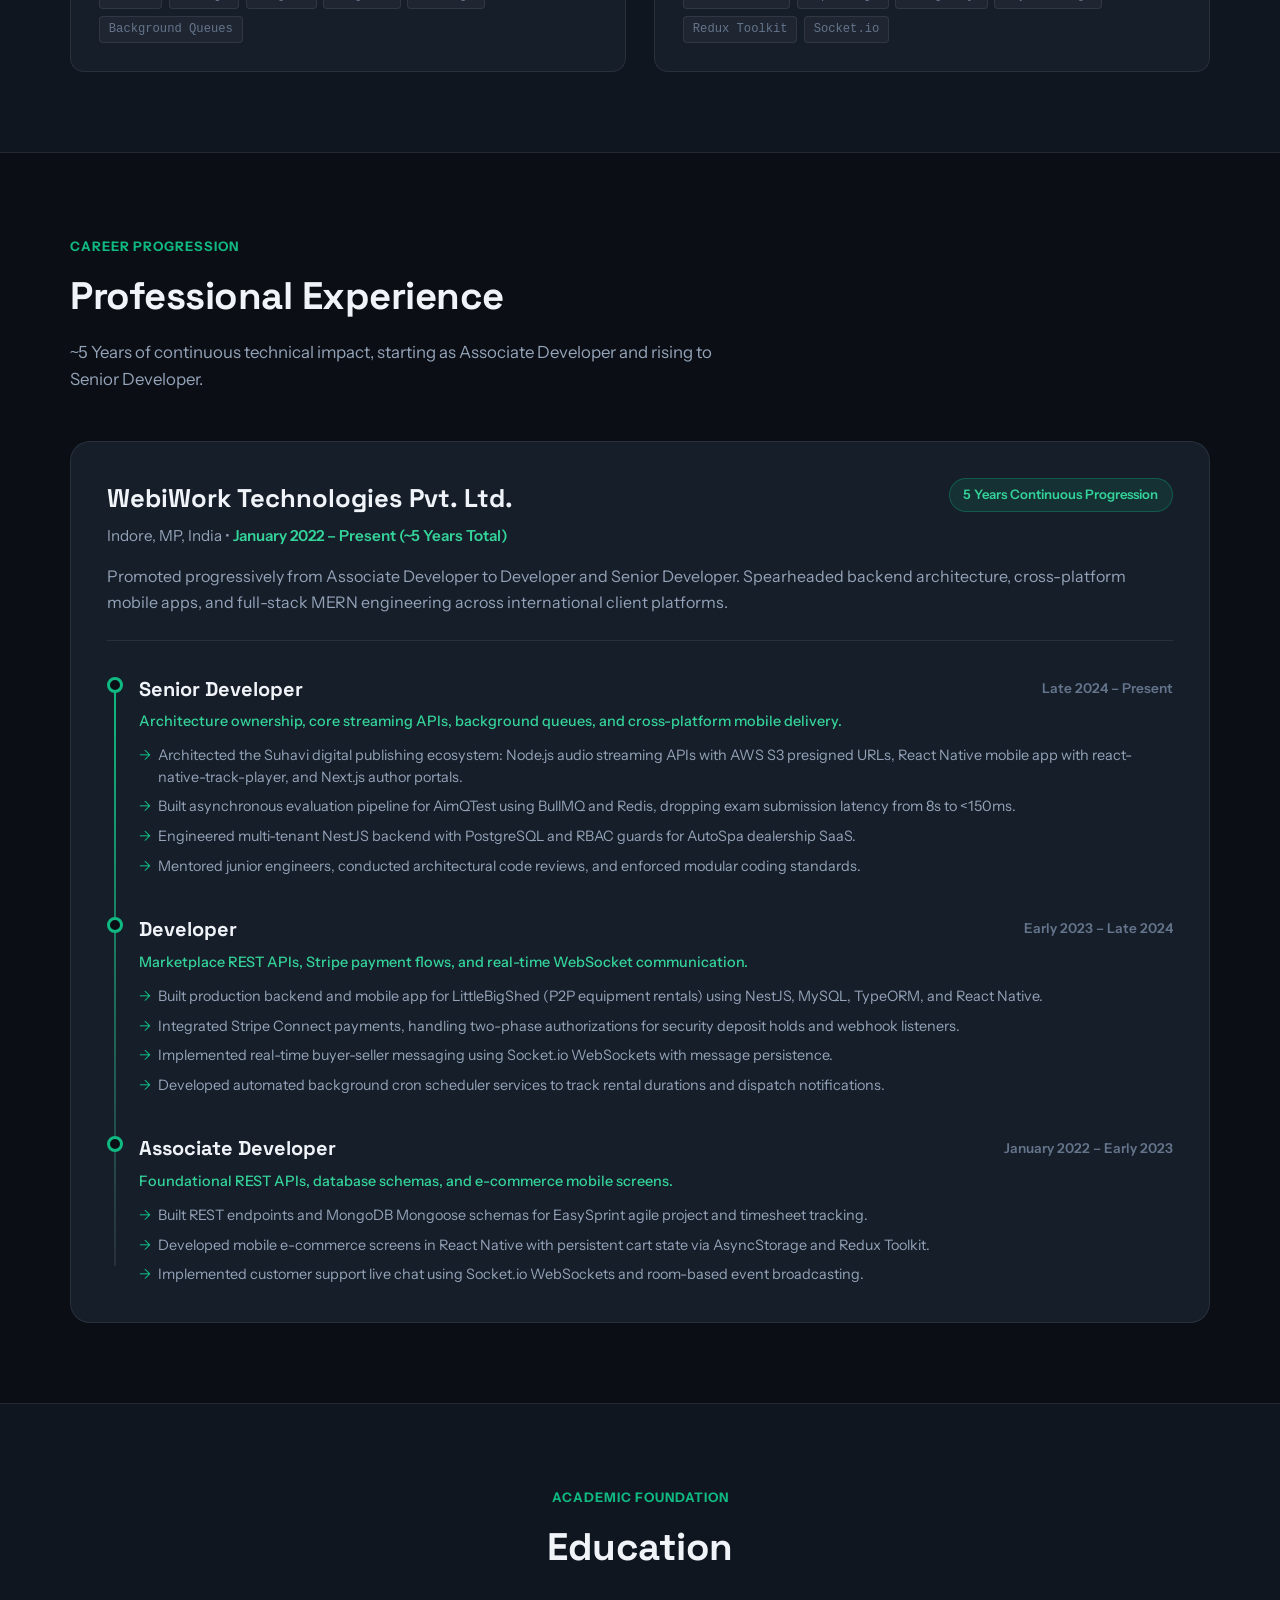
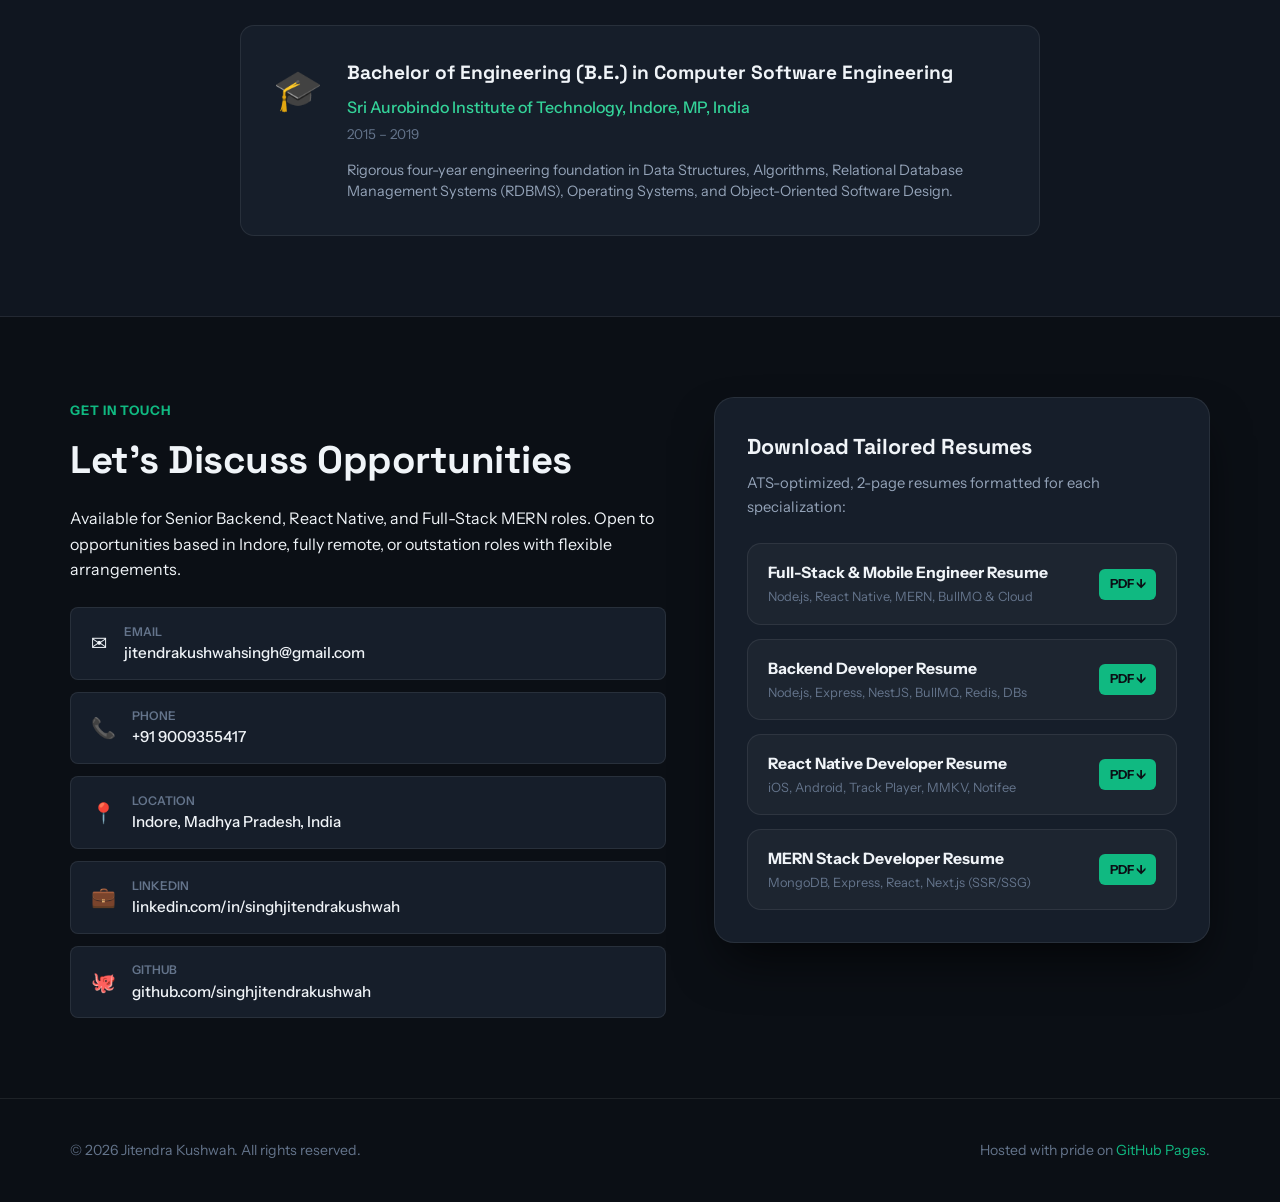
==== commit 44c78a03: "Add Full-Stack & Mobile (All-in-One) resume option and update portfolio downloads" ====
--- a/index.html
+++ b/index.html
@@ -52,6 +52,10 @@
               </svg>
             </button>
             <div class="dropdown-menu" id="resumeDropdownMenu">
+              <a href="fullstack_mobile_developer_resume.pdf" target="_blank" class="dropdown-item">
+                <strong>Full-Stack & Mobile Engineer</strong>
+                <span>Node.js, React Native, MERN & Cloud</span>
+              </a>
               <a href="backend_developer_resume.pdf" target="_blank" class="dropdown-item">
                 <strong>Backend Developer</strong>
                 <span>Node.js, Express, NestJS, Redis</span>
@@ -328,6 +332,14 @@
               <p>ATS-optimized, 2-page resumes formatted for each specialization:</p>
 
               <div class="resume-button-stack">
+                <a href="fullstack_mobile_developer_resume.pdf" target="_blank" class="resume-btn-item">
+                  <div class="btn-item-text">
+                    <strong>Full-Stack & Mobile Engineer Resume</strong>
+                    <span>Node.js, React Native, MERN, BullMQ & Cloud</span>
+                  </div>
+                  <span class="btn-download-icon">PDF ↓</span>
+                </a>
+
                 <a href="backend_developer_resume.pdf" target="_blank" class="resume-btn-item">
                   <div class="btn-item-text">
                     <strong>Backend Developer Resume</strong>
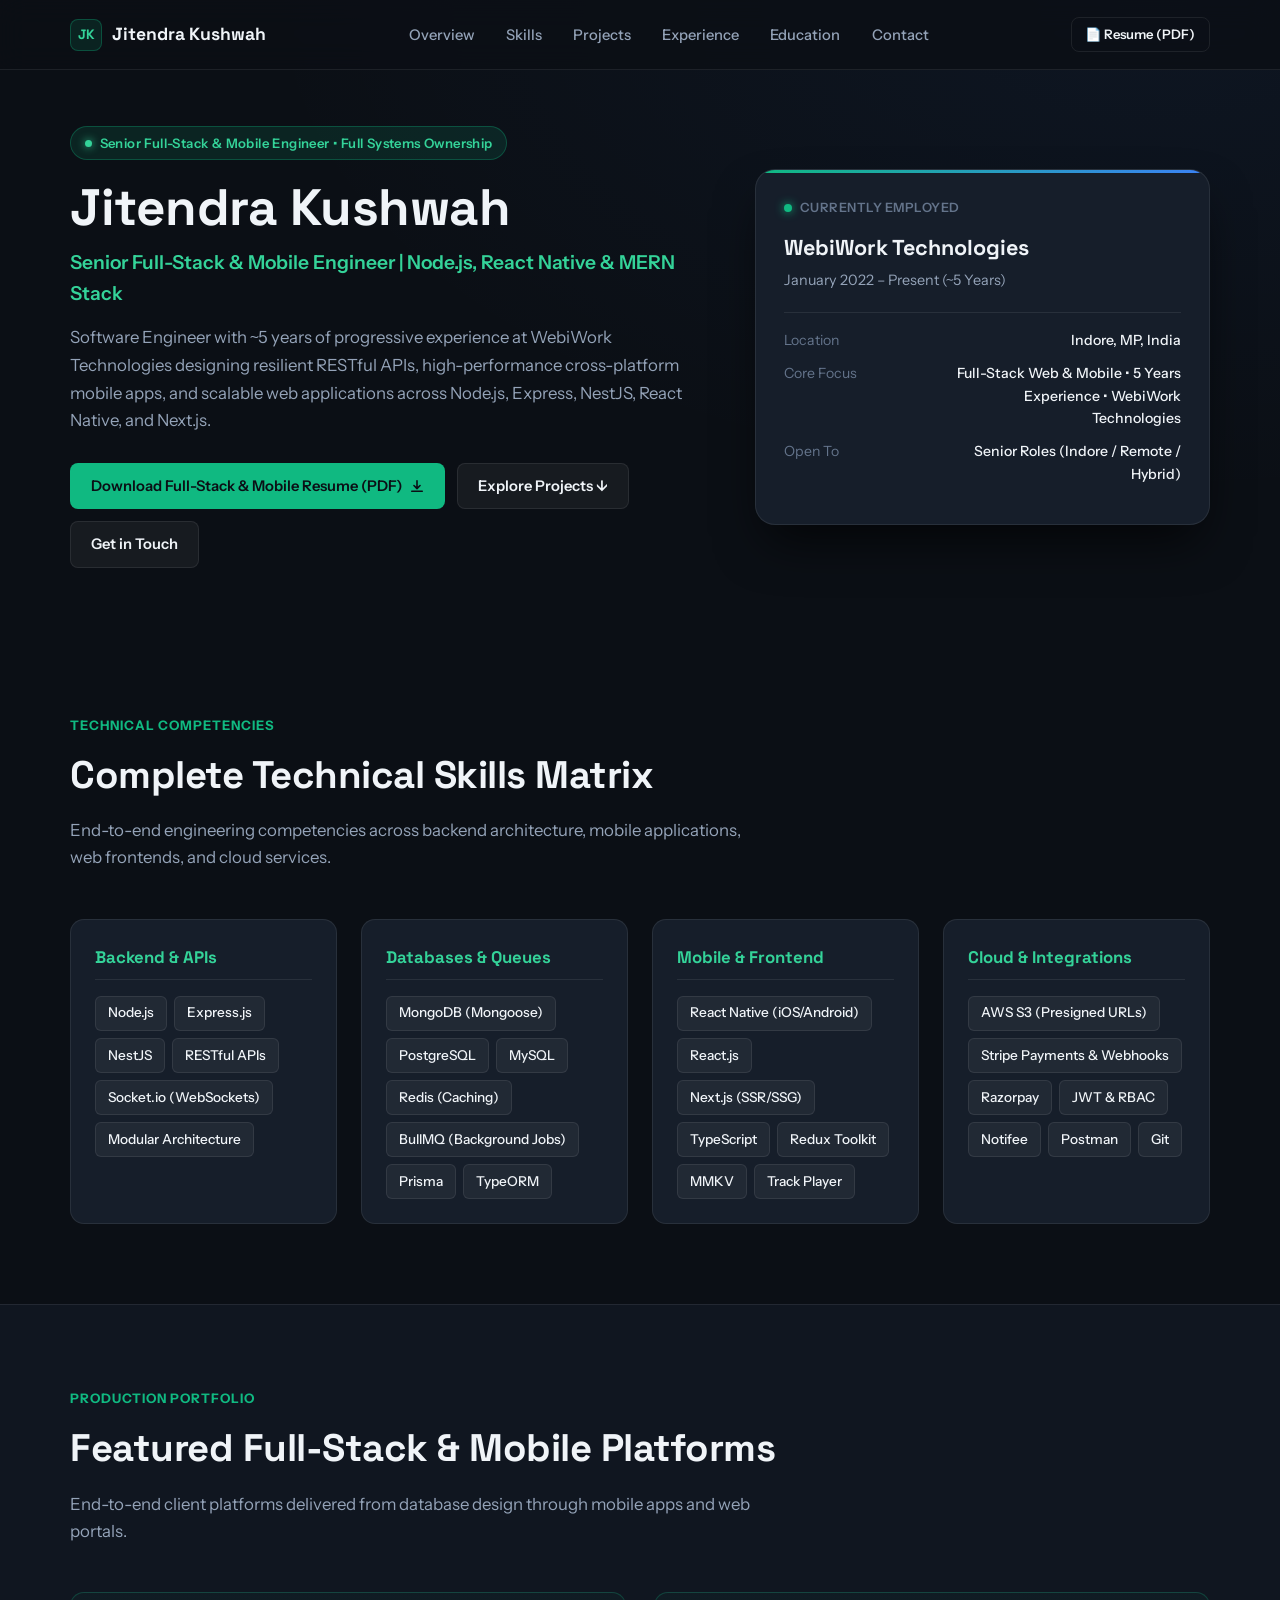
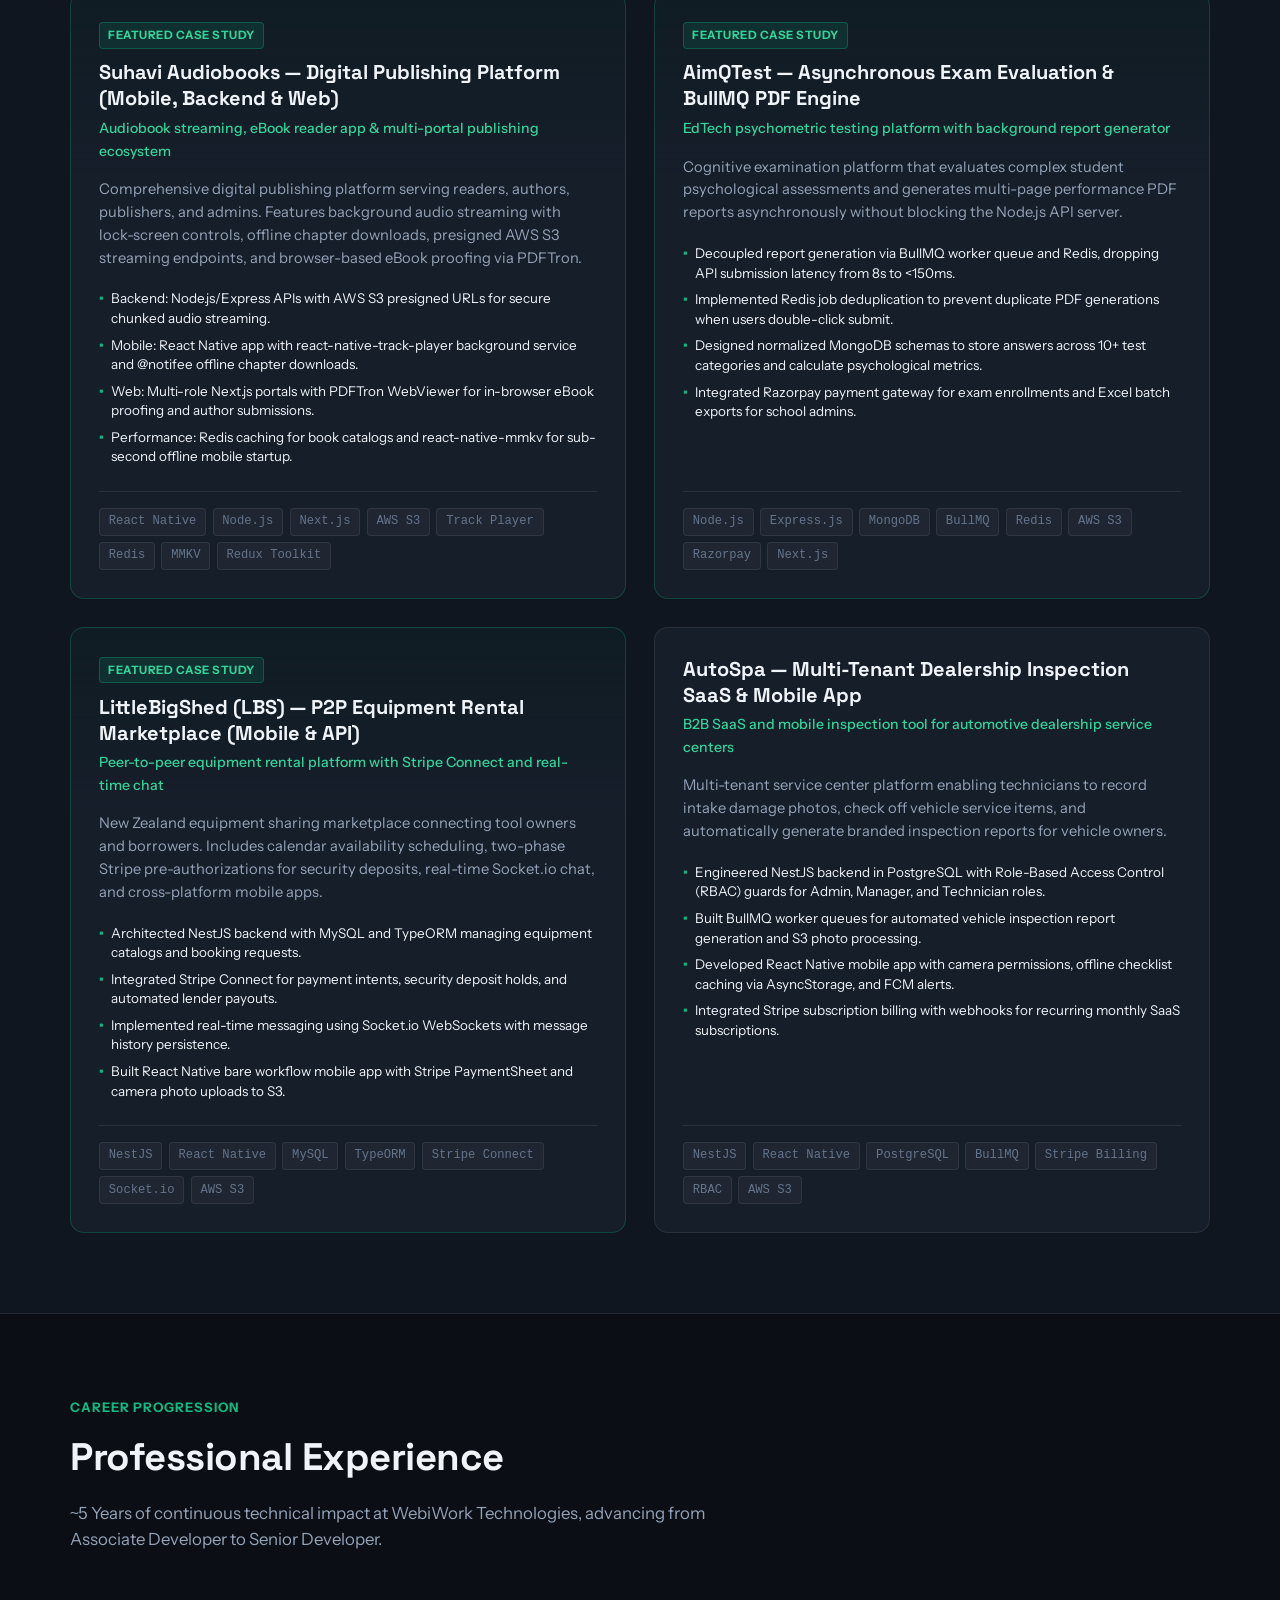
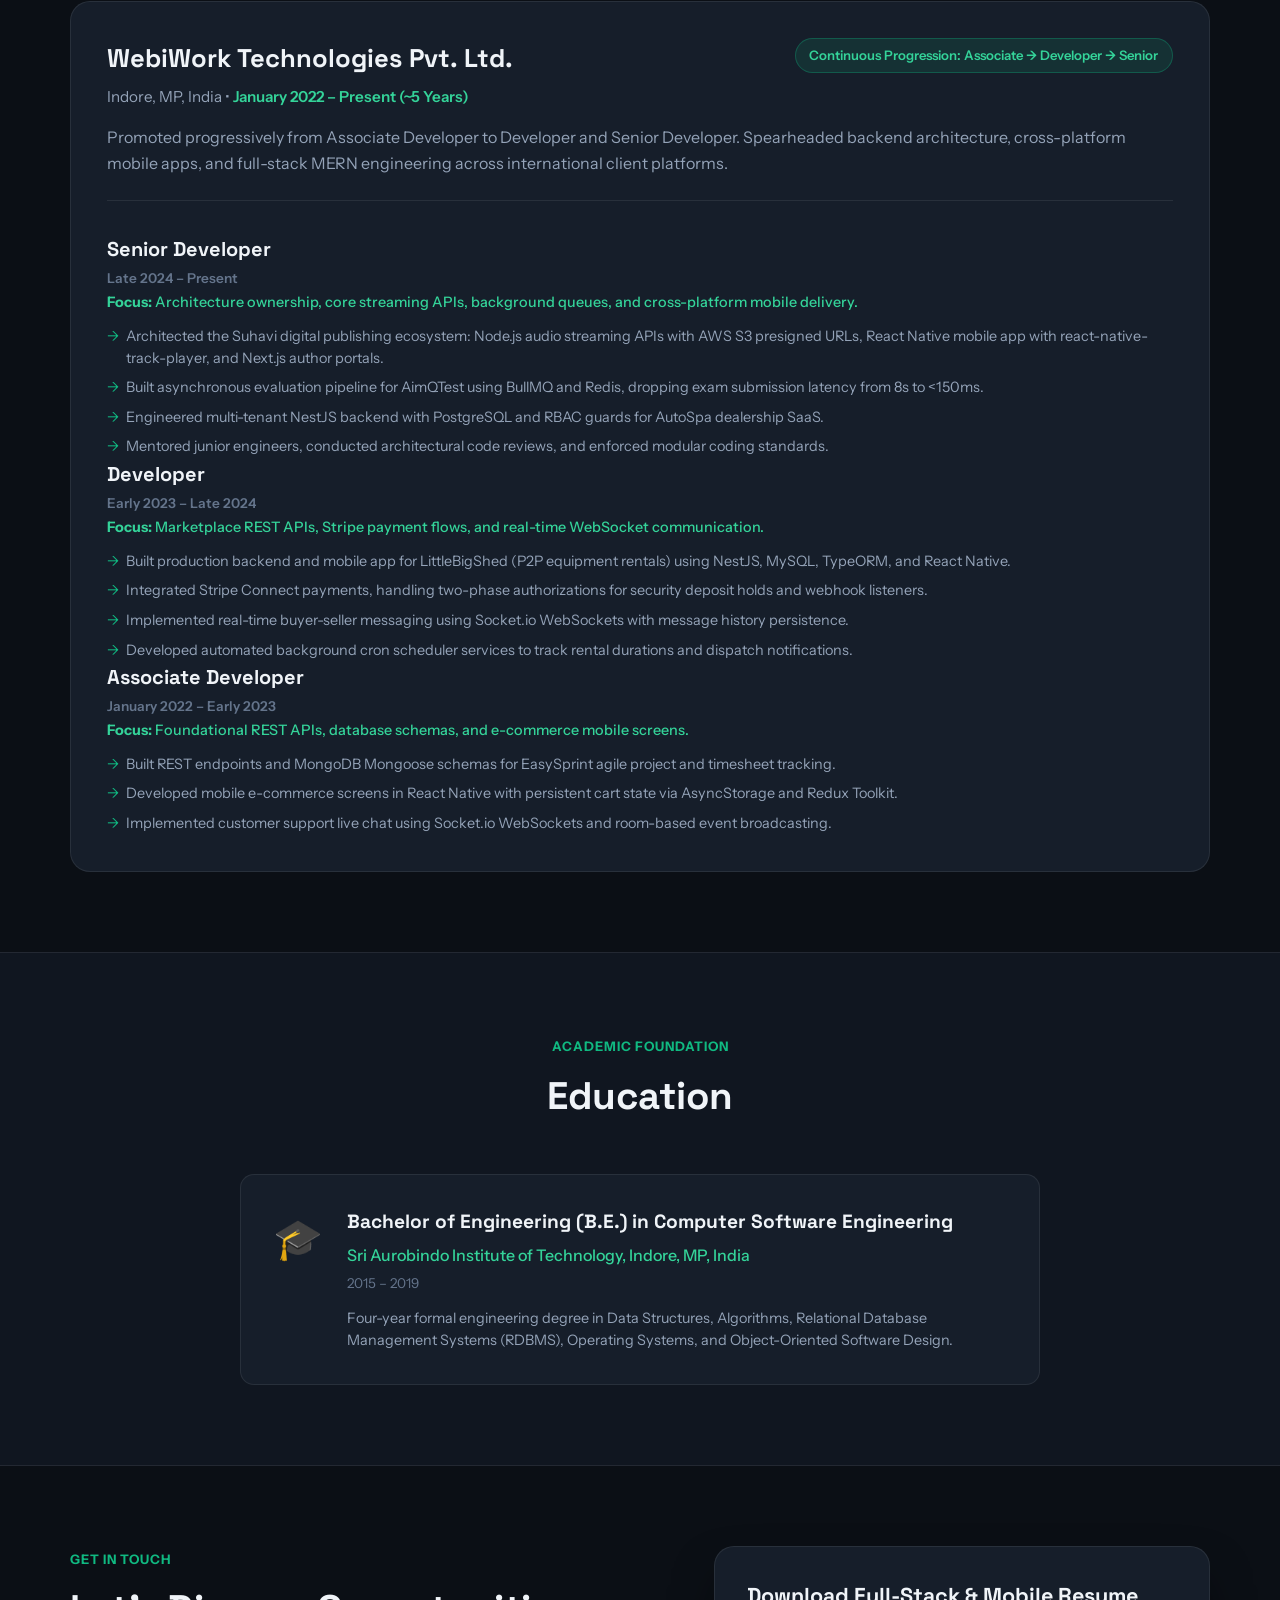
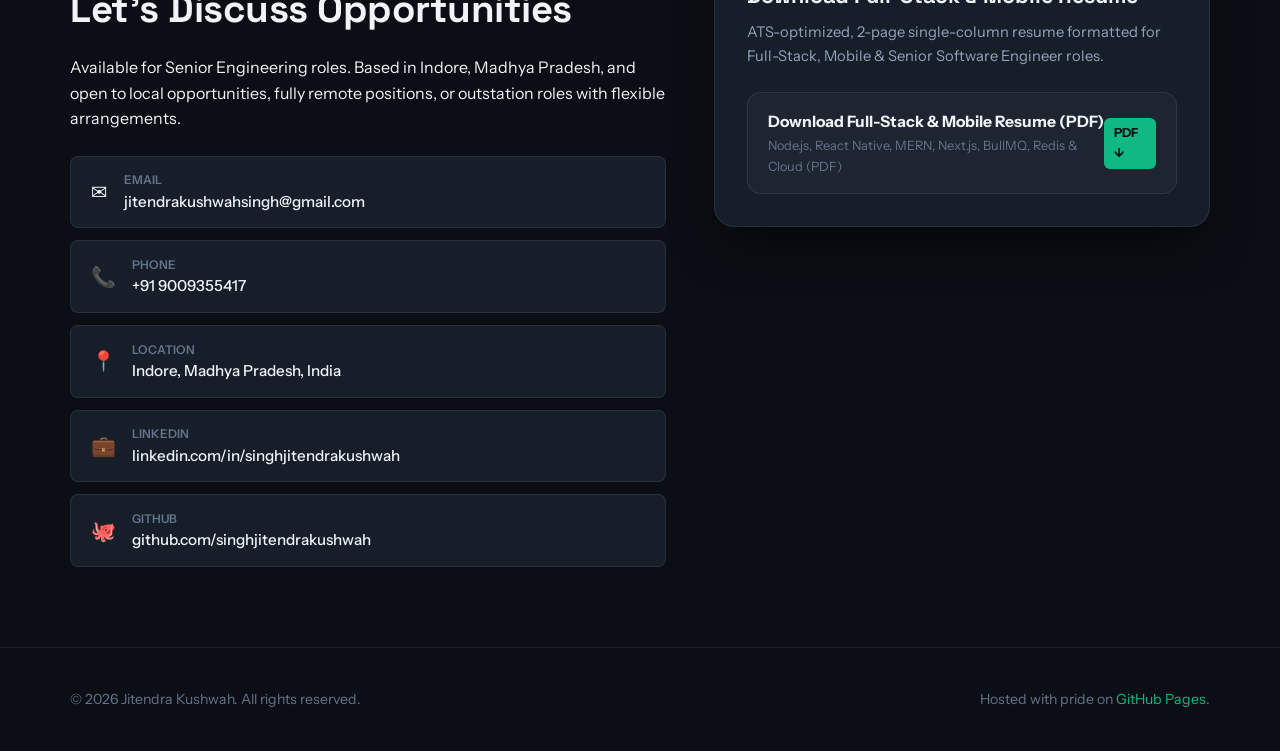
==== commit 99595aed: "feat: implement 4 distinct standalone stealth portfolio pages for tailored job applications" ====
--- a/index.html
+++ b/index.html
@@ -3,11 +3,8 @@
   <head>
     <meta charset="UTF-8" />
     <meta name="viewport" content="width=device-width, initial-scale=1" />
-    <meta
-      name="description"
-      content="Jitendra Kushwah — Senior Software Engineer with ~5 years of experience in Backend Engineering, React Native Mobile Development, and Full-Stack MERN / Next.js architecture."
-    />
-    <title>Jitendra Kushwah — Senior Software Engineer | Portfolio</title>
+    <meta name="description" content="Senior Software Engineer with ~5 years of experience at WebiWork Technologies building resilient Node.js/NestJS APIs, React Native cross-platform mobile apps, and scalable Next.js/MERN web platforms." />
+    <title>Jitendra Kushwah — Senior Full-Stack & Mobile Engineer | Node.js, React Native & MERN Stack</title>
     <link rel="preconnect" href="https://fonts.googleapis.com" />
     <link rel="preconnect" href="https://fonts.gstatic.com" crossorigin />
     <link
@@ -34,7 +31,6 @@
         <nav id="site-nav" class="site-nav" aria-label="Primary">
           <ul class="nav-list">
             <li><a href="#top">Overview</a></li>
-            <li><a href="#specializations">Domains</a></li>
             <li><a href="#skills">Skills</a></li>
             <li><a href="#projects">Projects</a></li>
             <li><a href="#experience">Experience</a></li>
@@ -44,32 +40,9 @@
         </nav>
 
         <div class="header-cta-group">
-          <div class="resume-dropdown">
-            <button class="btn btn-sm btn-outline dropdown-toggle" type="button" id="resumeDropdownBtn" aria-expanded="false">
-              <span>📄 Resume</span>
-              <svg class="chevron-icon" width="12" height="12" viewBox="0 0 12 12" fill="none">
-                <path d="M2.5 4.5L6 8L9.5 4.5" stroke="currentColor" stroke-width="1.5" stroke-linecap="round" stroke-linejoin="round"/>
-              </svg>
-            </button>
-            <div class="dropdown-menu" id="resumeDropdownMenu">
-              <a href="fullstack_mobile_developer_resume.pdf" target="_blank" class="dropdown-item">
-                <strong>Full-Stack & Mobile Engineer</strong>
-                <span>Node.js, React Native, MERN & Cloud</span>
-              </a>
-              <a href="backend_developer_resume.pdf" target="_blank" class="dropdown-item">
-                <strong>Backend Developer</strong>
-                <span>Node.js, Express, NestJS, Redis</span>
-              </a>
-              <a href="react_native_developer_resume.pdf" target="_blank" class="dropdown-item">
-                <strong>React Native Developer</strong>
-                <span>iOS & Android, Track Player, MMKV</span>
-              </a>
-              <a href="mern_stack_developer_resume.pdf" target="_blank" class="dropdown-item">
-                <strong>MERN Stack Developer</strong>
-                <span>MongoDB, React, Next.js, BullMQ</span>
-              </a>
-            </div>
-          </div>
+          <a href="fullstack_mobile_developer_resume.pdf" target="_blank" class="btn btn-sm btn-outline">
+            <span>📄 Resume (PDF)</span>
+          </a>
         </div>
       </div>
     </header>
@@ -78,38 +51,19 @@
       <!-- HERO SECTION -->
       <section class="hero" id="top" aria-labelledby="hero-title">
         <div class="wrap">
-          <!-- TRACK SWITCHER PILLS -->
-          <div class="track-switcher-container">
-            <span class="track-switcher-label">Select Specialization View:</span>
-            <div class="track-pills" role="tablist" aria-label="Specialization Filter">
-              <button class="track-pill active" data-track="all" role="tab" aria-selected="true">
-                <span class="pill-icon">🌐</span> All Work (Full-Stack)
-              </button>
-              <button class="track-pill" data-track="backend" role="tab" aria-selected="false">
-                <span class="pill-icon">⚙️</span> Backend Engineering
-              </button>
-              <button class="track-pill" data-track="mobile" role="tab" aria-selected="false">
-                <span class="pill-icon">📱</span> React Native & Mobile
-              </button>
-              <button class="track-pill" data-track="mern" role="tab" aria-selected="false">
-                <span class="pill-icon">💻</span> MERN Stack & Next.js
-              </button>
-            </div>
-          </div>
-
           <div class="hero-grid">
             <div class="hero-copy">
               <div class="eyebrow-wrap">
                 <span class="status-indicator"></span>
-                <p class="eyebrow" data-hero-badge></p>
+                <p class="eyebrow">Senior Full-Stack & Mobile Engineer • Full Systems Ownership</p>
               </div>
-              <h1 id="hero-title" class="hero-name" data-hero-title>Jitendra Kushwah</h1>
-              <p class="hero-subtitle" data-hero-subtitle></p>
-              <p class="hero-tagline" data-hero-tagline></p>
+              <h1 id="hero-title" class="hero-name">Jitendra Kushwah</h1>
+              <p class="hero-subtitle">Senior Full-Stack & Mobile Engineer | Node.js, React Native & MERN Stack</p>
+              <p class="hero-tagline">Software Engineer with ~5 years of progressive experience at WebiWork Technologies designing resilient RESTful APIs, high-performance cross-platform mobile apps, and scalable web applications across Node.js, Express, NestJS, React Native, and Next.js.</p>
               
               <div class="hero-actions">
-                <a class="btn btn-primary" id="heroResumeBtn" href="resume.pdf" target="_blank">
-                  <span id="heroResumeLabel">Download Resume (PDF)</span>
+                <a class="btn btn-primary" href="fullstack_mobile_developer_resume.pdf" target="_blank">
+                  <span>Download Full-Stack & Mobile Resume (PDF)</span>
                   <svg width="14" height="14" viewBox="0 0 16 16" fill="none">
                     <path d="M8 2V11M8 11L4.5 7.5M8 11L11.5 7.5M2 14H14" stroke="currentColor" stroke-width="1.8" stroke-linecap="round" stroke-linejoin="round"/>
                   </svg>
@@ -134,7 +88,7 @@
                 </div>
                 <div class="hero-card-detail">
                   <span class="detail-label">Core Focus</span>
-                  <span class="detail-val" data-hero-highlight></span>
+                  <span class="detail-val">Full-Stack Web & Mobile • 5 Years Experience • WebiWork Technologies</span>
                 </div>
                 <div class="hero-card-detail">
                   <span class="detail-label">Open To</span>
@@ -146,72 +100,64 @@
         </div>
       </section>
 
-      <!-- 3 SPECIALIZATIONS / DOMAINS SECTION -->
-      <section class="section section-alt" id="specializations">
-        <div class="wrap">
-          <div class="section-header">
-            <span class="section-eyebrow">Engineering Pillars</span>
-            <h2 class="section-title">Three Core Domains of Expertise</h2>
-            <p class="section-lead">
-              Progressed through WebiWork Technologies delivering production software across backend systems, mobile apps, and full-stack web platforms.
-            </p>
-          </div>
-
-          <div class="specialization-grid">
-            <article class="spec-card" data-spec="backend">
-              <div class="spec-icon">⚙️</div>
-              <h3>Backend Engineering & Cloud APIs</h3>
-              <p>High-throughput RESTful APIs, asynchronous job queues, and robust data persistence across SQL and NoSQL engines.</p>
-              <ul class="spec-bullets">
-                <li>Node.js, Express.js & NestJS modular architectures</li>
-                <li>BullMQ worker queues & Redis caching strategies</li>
-                <li>MongoDB (Mongoose), PostgreSQL (Prisma), MySQL (TypeORM)</li>
-                <li>AWS S3 presigned URLs & Stripe/Razorpay payment webhooks</li>
-              </ul>
-              <button class="spec-switch-btn" type="button" data-switch="backend">Filter Profile by Backend →</button>
-            </article>
-
-            <article class="spec-card" data-spec="mobile">
-              <div class="spec-icon">📱</div>
-              <h3>React Native Cross-Platform Mobile</h3>
-              <p>Production iOS and Android applications with native media streaming, offline-first caching, and custom native bridges.</p>
-              <ul class="spec-bullets">
-                <li>React Native bare workflow (v0.71–0.85) with React 18/19</li>
-                <li>Background audio playback with react-native-track-player</li>
-                <li>High-speed local caching using react-native-mmkv</li>
-                <li>Native speech-to-text module bridging in Swift & Kotlin</li>
-              </ul>
-              <button class="spec-switch-btn" type="button" data-switch="mobile">Filter Profile by Mobile →</button>
-            </article>
-
-            <article class="spec-card" data-spec="mern">
-              <div class="spec-icon">💻</div>
-              <h3>Full-Stack MERN & Next.js Architecture</h3>
-              <p>End-to-end web applications combining normalized database schemas, modular Express/NestJS APIs, and Next.js frontends.</p>
-              <ul class="spec-bullets">
-                <li>Next.js (App & Pages Router) with SSR and SSG for SEO</li>
-                <li>Centralized state management with Redux Toolkit & Zustand</li>
-                <li>Real-time bidirectional messaging via Socket.io WebSockets</li>
-                <li>Document proofing integration via PDFTron WebViewer</li>
-              </ul>
-              <button class="spec-switch-btn" type="button" data-switch="mern">Filter Profile by MERN →</button>
-            </article>
-          </div>
-        </div>
-      </section>
-
       <!-- SKILLS SECTION -->
       <section class="section" id="skills">
         <div class="wrap">
           <div class="section-header">
             <span class="section-eyebrow">Technical Competencies</span>
-            <h2 class="section-title" id="skillsHeading">Technical Skills Matrix</h2>
-            <p class="section-lead" id="skillsLead">
-              Grounded, interview-tested technologies used in real production deployments.
-            </p>
-          </div>
-
-          <div class="skills-category-grid" id="skillsContainer"></div>
+            <h2 class="section-title">Complete Technical Skills Matrix</h2>
+            <p class="section-lead">End-to-end engineering competencies across backend architecture, mobile applications, web frontends, and cloud services.</p>
+          </div>
+
+<div class="skills-category-grid">
+  <div class="skill-category-card">
+    <h3 class="skill-category-title">Backend & APIs</h3>
+    <ul class="skill-tag-list">
+      <li class="skill-tag">Node.js</li>
+      <li class="skill-tag">Express.js</li>
+      <li class="skill-tag">NestJS</li>
+      <li class="skill-tag">RESTful APIs</li>
+      <li class="skill-tag">Socket.io (WebSockets)</li>
+      <li class="skill-tag">Modular Architecture</li>
+    </ul>
+  </div>
+  <div class="skill-category-card">
+    <h3 class="skill-category-title">Databases & Queues</h3>
+    <ul class="skill-tag-list">
+      <li class="skill-tag">MongoDB (Mongoose)</li>
+      <li class="skill-tag">PostgreSQL</li>
+      <li class="skill-tag">MySQL</li>
+      <li class="skill-tag">Redis (Caching)</li>
+      <li class="skill-tag">BullMQ (Background Jobs)</li>
+      <li class="skill-tag">Prisma</li>
+      <li class="skill-tag">TypeORM</li>
+    </ul>
+  </div>
+  <div class="skill-category-card">
+    <h3 class="skill-category-title">Mobile & Frontend</h3>
+    <ul class="skill-tag-list">
+      <li class="skill-tag">React Native (iOS/Android)</li>
+      <li class="skill-tag">React.js</li>
+      <li class="skill-tag">Next.js (SSR/SSG)</li>
+      <li class="skill-tag">TypeScript</li>
+      <li class="skill-tag">Redux Toolkit</li>
+      <li class="skill-tag">MMKV</li>
+      <li class="skill-tag">Track Player</li>
+    </ul>
+  </div>
+  <div class="skill-category-card">
+    <h3 class="skill-category-title">Cloud & Integrations</h3>
+    <ul class="skill-tag-list">
+      <li class="skill-tag">AWS S3 (Presigned URLs)</li>
+      <li class="skill-tag">Stripe Payments & Webhooks</li>
+      <li class="skill-tag">Razorpay</li>
+      <li class="skill-tag">JWT & RBAC</li>
+      <li class="skill-tag">Notifee</li>
+      <li class="skill-tag">Postman</li>
+      <li class="skill-tag">Git</li>
+    </ul>
+  </div>
+</div>
         </div>
       </section>
 
@@ -219,24 +165,106 @@
       <section class="section section-alt" id="projects">
         <div class="wrap">
           <div class="section-header">
-            <span class="section-eyebrow">Production Work</span>
-            <h2 class="section-title">Selected Engineering Projects</h2>
-            <p class="section-lead">
-              Real-world client and enterprise platforms delivered during ~5 years at WebiWork Technologies.
-            </p>
-          </div>
-
-          <div class="project-filter-bar">
-            <span class="filter-label">Filter Projects:</span>
-            <div class="project-filter-pills" id="projectFilterPills">
-              <button class="filter-pill active" data-filter="all">All Projects (8)</button>
-              <button class="filter-pill" data-filter="backend">Backend & APIs</button>
-              <button class="filter-pill" data-filter="mobile">React Native Mobile</button>
-              <button class="filter-pill" data-filter="mern">MERN & Next.js</button>
-            </div>
-          </div>
-
-          <div class="project-grid" id="projectsGrid"></div>
+            <span class="section-eyebrow">Production Portfolio</span>
+            <h2 class="section-title">Featured Full-Stack & Mobile Platforms</h2>
+            <p class="section-lead">End-to-end client platforms delivered from database design through mobile apps and web portals.</p>
+          </div>
+
+<div class="project-grid">
+  <article class="project-card featured-card">
+    <div class="project-card-header">
+      <span class="featured-badge">Featured Case Study</span>
+      <h3 class="project-title">Suhavi Audiobooks — Digital Publishing Platform (Mobile, Backend & Web)</h3>
+      <p class="project-tagline">Audiobook streaming, eBook reader app & multi-portal publishing ecosystem</p>
+    </div>
+    <p class="project-desc">Comprehensive digital publishing platform serving readers, authors, publishers, and admins. Features background audio streaming with lock-screen controls, offline chapter downloads, presigned AWS S3 streaming endpoints, and browser-based eBook proofing via PDFTron.</p>
+    <ul class="project-highlights">
+      <li>Backend: Node.js/Express APIs with AWS S3 presigned URLs for secure chunked audio streaming.</li>
+      <li>Mobile: React Native app with react-native-track-player background service and @notifee offline chapter downloads.</li>
+      <li>Web: Multi-role Next.js portals with PDFTron WebViewer for in-browser eBook proofing and author submissions.</li>
+      <li>Performance: Redis caching for book catalogs and react-native-mmkv for sub-second offline mobile startup.</li>
+    </ul>
+    <div class="project-tags-wrap">
+      <span class="proj-badge">React Native</span>
+      <span class="proj-badge">Node.js</span>
+      <span class="proj-badge">Next.js</span>
+      <span class="proj-badge">AWS S3</span>
+      <span class="proj-badge">Track Player</span>
+      <span class="proj-badge">Redis</span>
+      <span class="proj-badge">MMKV</span>
+      <span class="proj-badge">Redux Toolkit</span>
+    </div>
+  </article>
+  <article class="project-card featured-card">
+    <div class="project-card-header">
+      <span class="featured-badge">Featured Case Study</span>
+      <h3 class="project-title">AimQTest — Asynchronous Exam Evaluation & BullMQ PDF Engine</h3>
+      <p class="project-tagline">EdTech psychometric testing platform with background report generator</p>
+    </div>
+    <p class="project-desc">Cognitive examination platform that evaluates complex student psychological assessments and generates multi-page performance PDF reports asynchronously without blocking the Node.js API server.</p>
+    <ul class="project-highlights">
+      <li>Decoupled report generation via BullMQ worker queue and Redis, dropping API submission latency from 8s to <150ms.</li>
+      <li>Implemented Redis job deduplication to prevent duplicate PDF generations when users double-click submit.</li>
+      <li>Designed normalized MongoDB schemas to store answers across 10+ test categories and calculate psychological metrics.</li>
+      <li>Integrated Razorpay payment gateway for exam enrollments and Excel batch exports for school admins.</li>
+    </ul>
+    <div class="project-tags-wrap">
+      <span class="proj-badge">Node.js</span>
+      <span class="proj-badge">Express.js</span>
+      <span class="proj-badge">MongoDB</span>
+      <span class="proj-badge">BullMQ</span>
+      <span class="proj-badge">Redis</span>
+      <span class="proj-badge">AWS S3</span>
+      <span class="proj-badge">Razorpay</span>
+      <span class="proj-badge">Next.js</span>
+    </div>
+  </article>
+  <article class="project-card featured-card">
+    <div class="project-card-header">
+      <span class="featured-badge">Featured Case Study</span>
+      <h3 class="project-title">LittleBigShed (LBS) — P2P Equipment Rental Marketplace (Mobile & API)</h3>
+      <p class="project-tagline">Peer-to-peer equipment rental platform with Stripe Connect and real-time chat</p>
+    </div>
+    <p class="project-desc">New Zealand equipment sharing marketplace connecting tool owners and borrowers. Includes calendar availability scheduling, two-phase Stripe pre-authorizations for security deposits, real-time Socket.io chat, and cross-platform mobile apps.</p>
+    <ul class="project-highlights">
+      <li>Architected NestJS backend with MySQL and TypeORM managing equipment catalogs and booking requests.</li>
+      <li>Integrated Stripe Connect for payment intents, security deposit holds, and automated lender payouts.</li>
+      <li>Implemented real-time messaging using Socket.io WebSockets with message history persistence.</li>
+      <li>Built React Native bare workflow mobile app with Stripe PaymentSheet and camera photo uploads to S3.</li>
+    </ul>
+    <div class="project-tags-wrap">
+      <span class="proj-badge">NestJS</span>
+      <span class="proj-badge">React Native</span>
+      <span class="proj-badge">MySQL</span>
+      <span class="proj-badge">TypeORM</span>
+      <span class="proj-badge">Stripe Connect</span>
+      <span class="proj-badge">Socket.io</span>
+      <span class="proj-badge">AWS S3</span>
+    </div>
+  </article>
+  <article class="project-card">
+    <div class="project-card-header">
+      <h3 class="project-title">AutoSpa — Multi-Tenant Dealership Inspection SaaS & Mobile App</h3>
+      <p class="project-tagline">B2B SaaS and mobile inspection tool for automotive dealership service centers</p>
+    </div>
+    <p class="project-desc">Multi-tenant service center platform enabling technicians to record intake damage photos, check off vehicle service items, and automatically generate branded inspection reports for vehicle owners.</p>
+    <ul class="project-highlights">
+      <li>Engineered NestJS backend in PostgreSQL with Role-Based Access Control (RBAC) guards for Admin, Manager, and Technician roles.</li>
+      <li>Built BullMQ worker queues for automated vehicle inspection report generation and S3 photo processing.</li>
+      <li>Developed React Native mobile app with camera permissions, offline checklist caching via AsyncStorage, and FCM alerts.</li>
+      <li>Integrated Stripe subscription billing with webhooks for recurring monthly SaaS subscriptions.</li>
+    </ul>
+    <div class="project-tags-wrap">
+      <span class="proj-badge">NestJS</span>
+      <span class="proj-badge">React Native</span>
+      <span class="proj-badge">PostgreSQL</span>
+      <span class="proj-badge">BullMQ</span>
+      <span class="proj-badge">Stripe Billing</span>
+      <span class="proj-badge">RBAC</span>
+      <span class="proj-badge">AWS S3</span>
+    </div>
+  </article>
+</div>
         </div>
       </section>
 
@@ -247,11 +275,62 @@
             <span class="section-eyebrow">Career Progression</span>
             <h2 class="section-title">Professional Experience</h2>
             <p class="section-lead">
-              ~5 Years of continuous technical impact, starting as Associate Developer and rising to Senior Developer.
+              ~5 Years of continuous technical impact at WebiWork Technologies, advancing from Associate Developer to Senior Developer.
             </p>
           </div>
 
-          <div class="experience-timeline" id="experienceTimeline"></div>
+          <div class="experience-timeline">
+<div class="company-card">
+  <div class="company-header">
+    <div>
+      <h3 class="company-name">WebiWork Technologies Pvt. Ltd.</h3>
+      <p class="company-meta">Indore, MP, India • <span class="tenure-badge">January 2022 – Present (~5 Years)</span></p>
+    </div>
+    <span class="company-growth-tag">Continuous Progression: Associate → Developer → Senior</span>
+  </div>
+  <p class="company-overview">Promoted progressively from Associate Developer to Developer and Senior Developer. Spearheaded backend architecture, cross-platform mobile apps, and full-stack MERN engineering across international client platforms.</p>
+  <div class="role-stack">
+    <div class="role-item">
+      <div class="role-top">
+        <h4 class="role-title">Senior Developer</h4>
+        <span class="role-period">Late 2024 – Present</span>
+      </div>
+      <p class="role-focus"><strong>Focus:</strong> Architecture ownership, core streaming APIs, background queues, and cross-platform mobile delivery.</p>
+      <ul class="role-bullets">
+        <li>Architected the Suhavi digital publishing ecosystem: Node.js audio streaming APIs with AWS S3 presigned URLs, React Native mobile app with react-native-track-player, and Next.js author portals.</li>
+        <li>Built asynchronous evaluation pipeline for AimQTest using BullMQ and Redis, dropping exam submission latency from 8s to <150ms.</li>
+        <li>Engineered multi-tenant NestJS backend with PostgreSQL and RBAC guards for AutoSpa dealership SaaS.</li>
+        <li>Mentored junior engineers, conducted architectural code reviews, and enforced modular coding standards.</li>
+      </ul>
+    </div>
+    <div class="role-item">
+      <div class="role-top">
+        <h4 class="role-title">Developer</h4>
+        <span class="role-period">Early 2023 – Late 2024</span>
+      </div>
+      <p class="role-focus"><strong>Focus:</strong> Marketplace REST APIs, Stripe payment flows, and real-time WebSocket communication.</p>
+      <ul class="role-bullets">
+        <li>Built production backend and mobile app for LittleBigShed (P2P equipment rentals) using NestJS, MySQL, TypeORM, and React Native.</li>
+        <li>Integrated Stripe Connect payments, handling two-phase authorizations for security deposit holds and webhook listeners.</li>
+        <li>Implemented real-time buyer-seller messaging using Socket.io WebSockets with message history persistence.</li>
+        <li>Developed automated background cron scheduler services to track rental durations and dispatch notifications.</li>
+      </ul>
+    </div>
+    <div class="role-item">
+      <div class="role-top">
+        <h4 class="role-title">Associate Developer</h4>
+        <span class="role-period">January 2022 – Early 2023</span>
+      </div>
+      <p class="role-focus"><strong>Focus:</strong> Foundational REST APIs, database schemas, and e-commerce mobile screens.</p>
+      <ul class="role-bullets">
+        <li>Built REST endpoints and MongoDB Mongoose schemas for EasySprint agile project and timesheet tracking.</li>
+        <li>Developed mobile e-commerce screens in React Native with persistent cart state via AsyncStorage and Redux Toolkit.</li>
+        <li>Implemented customer support live chat using Socket.io WebSockets and room-based event broadcasting.</li>
+      </ul>
+    </div>
+  </div>
+</div>
+          </div>
         </div>
       </section>
 
@@ -270,7 +349,7 @@
               <p class="education-inst">Sri Aurobindo Institute of Technology, Indore, MP, India</p>
               <p class="education-years">2015 – 2019</p>
               <p class="education-notes">
-                Rigorous four-year engineering foundation in Data Structures, Algorithms, Relational Database Management Systems (RDBMS), Operating Systems, and Object-Oriented Software Design.
+                Four-year formal engineering degree in Data Structures, Algorithms, Relational Database Management Systems (RDBMS), Operating Systems, and Object-Oriented Software Design.
               </p>
             </div>
           </div>
@@ -285,7 +364,7 @@
               <span class="section-eyebrow">Get in Touch</span>
               <h2 class="section-title">Let's Discuss Opportunities</h2>
               <p class="cta-text">
-                Available for Senior Backend, React Native, and Full-Stack MERN roles. Open to opportunities based in Indore, fully remote, or outstation roles with flexible arrangements.
+                Available for Senior Engineering roles. Based in Indore, Madhya Pradesh, and open to local opportunities, fully remote positions, or outstation roles with flexible arrangements.
               </p>
 
               <div class="contact-links-list">
@@ -328,38 +407,14 @@
             </div>
 
             <div class="resume-download-card">
-              <h3>Download Tailored Resumes</h3>
-              <p>ATS-optimized, 2-page resumes formatted for each specialization:</p>
+              <h3>Download Full-Stack & Mobile Resume</h3>
+              <p>ATS-optimized, 2-page single-column resume formatted for Full-Stack, Mobile & Senior Software Engineer roles.</p>
 
               <div class="resume-button-stack">
                 <a href="fullstack_mobile_developer_resume.pdf" target="_blank" class="resume-btn-item">
                   <div class="btn-item-text">
-                    <strong>Full-Stack & Mobile Engineer Resume</strong>
-                    <span>Node.js, React Native, MERN, BullMQ & Cloud</span>
-                  </div>
-                  <span class="btn-download-icon">PDF ↓</span>
-                </a>
-
-                <a href="backend_developer_resume.pdf" target="_blank" class="resume-btn-item">
-                  <div class="btn-item-text">
-                    <strong>Backend Developer Resume</strong>
-                    <span>Node.js, Express, NestJS, BullMQ, Redis, DBs</span>
-                  </div>
-                  <span class="btn-download-icon">PDF ↓</span>
-                </a>
-
-                <a href="react_native_developer_resume.pdf" target="_blank" class="resume-btn-item">
-                  <div class="btn-item-text">
-                    <strong>React Native Developer Resume</strong>
-                    <span>iOS, Android, Track Player, MMKV, Notifee</span>
-                  </div>
-                  <span class="btn-download-icon">PDF ↓</span>
-                </a>
-
-                <a href="mern_stack_developer_resume.pdf" target="_blank" class="resume-btn-item">
-                  <div class="btn-item-text">
-                    <strong>MERN Stack Developer Resume</strong>
-                    <span>MongoDB, Express, React, Next.js (SSR/SSG)</span>
+                    <strong>Download Full-Stack & Mobile Resume (PDF)</strong>
+                    <span>Node.js, React Native, MERN, Next.js, BullMQ, Redis & Cloud (PDF)</span>
                   </div>
                   <span class="btn-download-icon">PDF ↓</span>
                 </a>
@@ -377,7 +432,24 @@
       </div>
     </footer>
 
-    <script src="js/content.js"></script>
-    <script src="js/main.js"></script>
+    <script>
+      // Lightweight Mobile Navigation
+      (function() {
+        var toggle = document.querySelector('.nav-toggle');
+        var nav = document.getElementById('site-nav');
+        if (toggle && nav) {
+          toggle.addEventListener('click', function() {
+            var isOpen = nav.classList.toggle('is-open');
+            toggle.setAttribute('aria-expanded', String(isOpen));
+          });
+          nav.querySelectorAll('a').forEach(function(link) {
+            link.addEventListener('click', function() {
+              nav.classList.remove('is-open');
+              toggle.setAttribute('aria-expanded', 'false');
+            });
+          });
+        }
+      })();
+    </script>
   </body>
 </html>
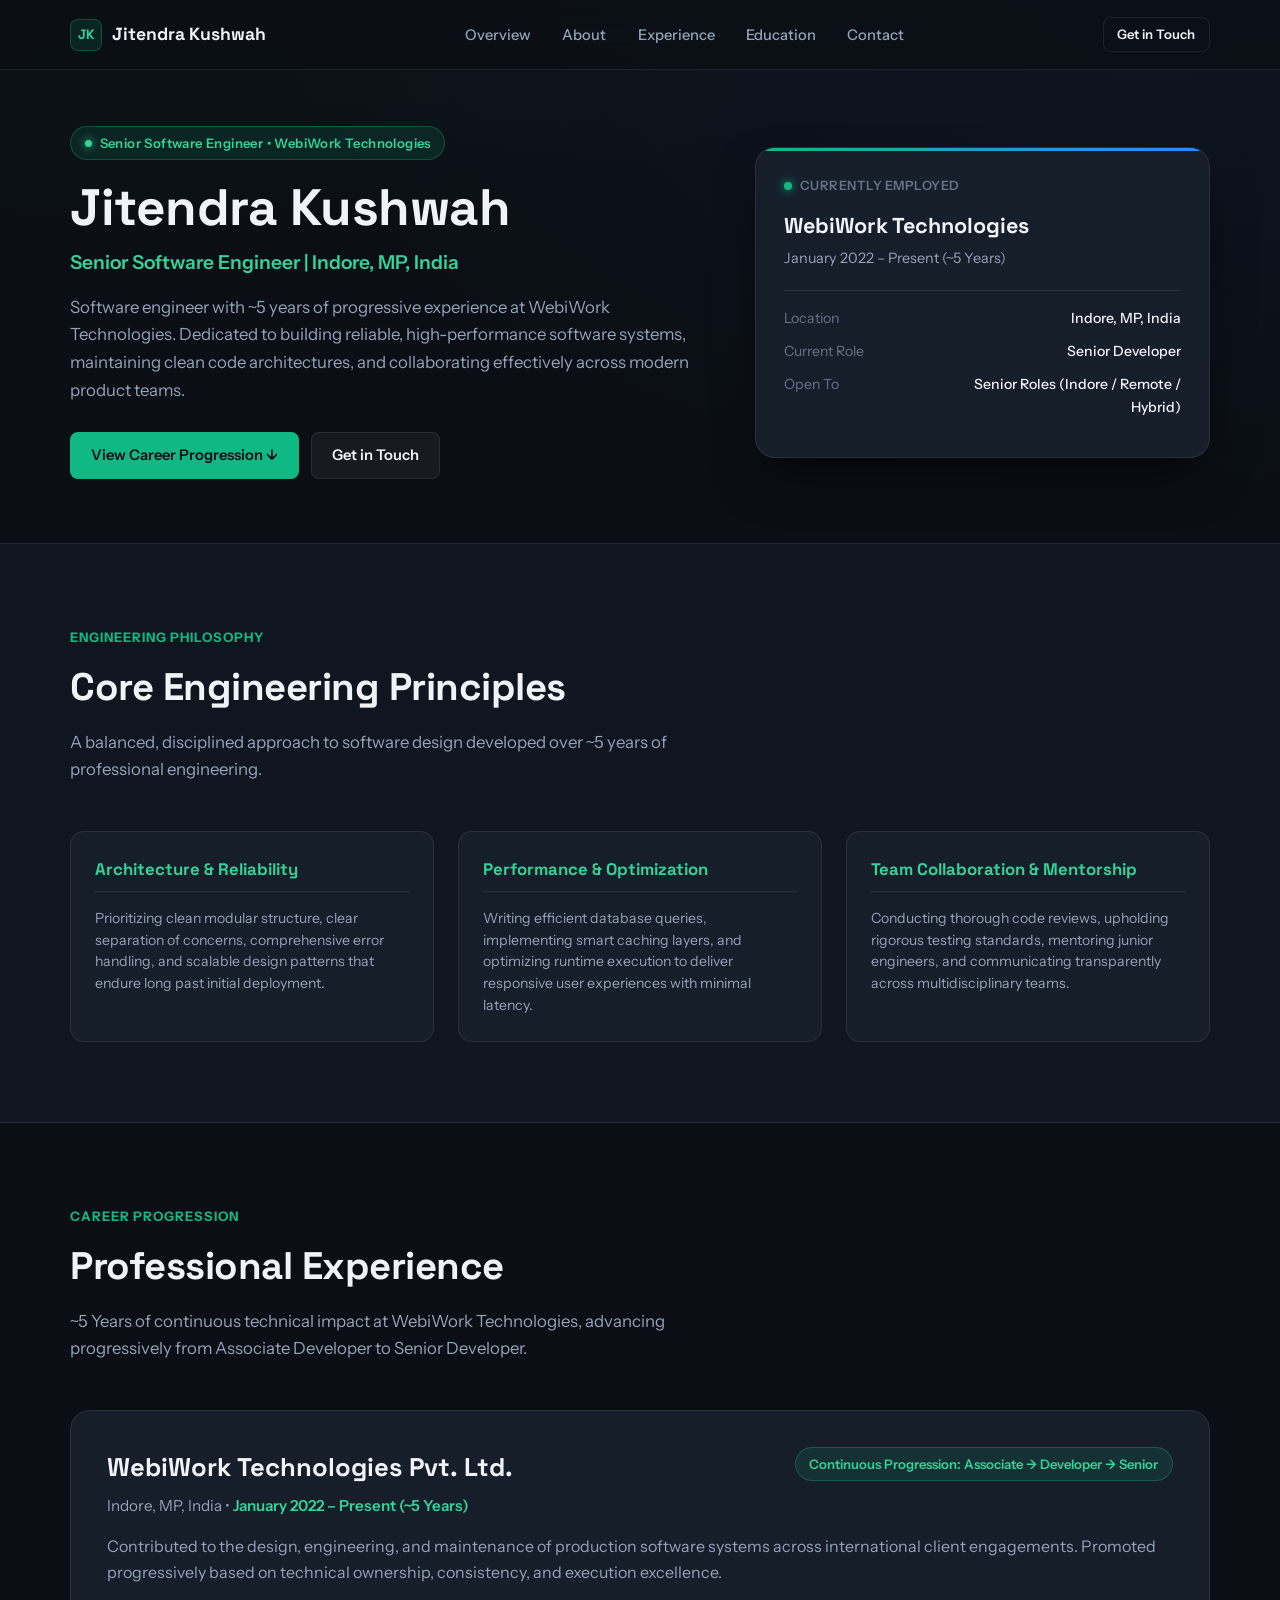
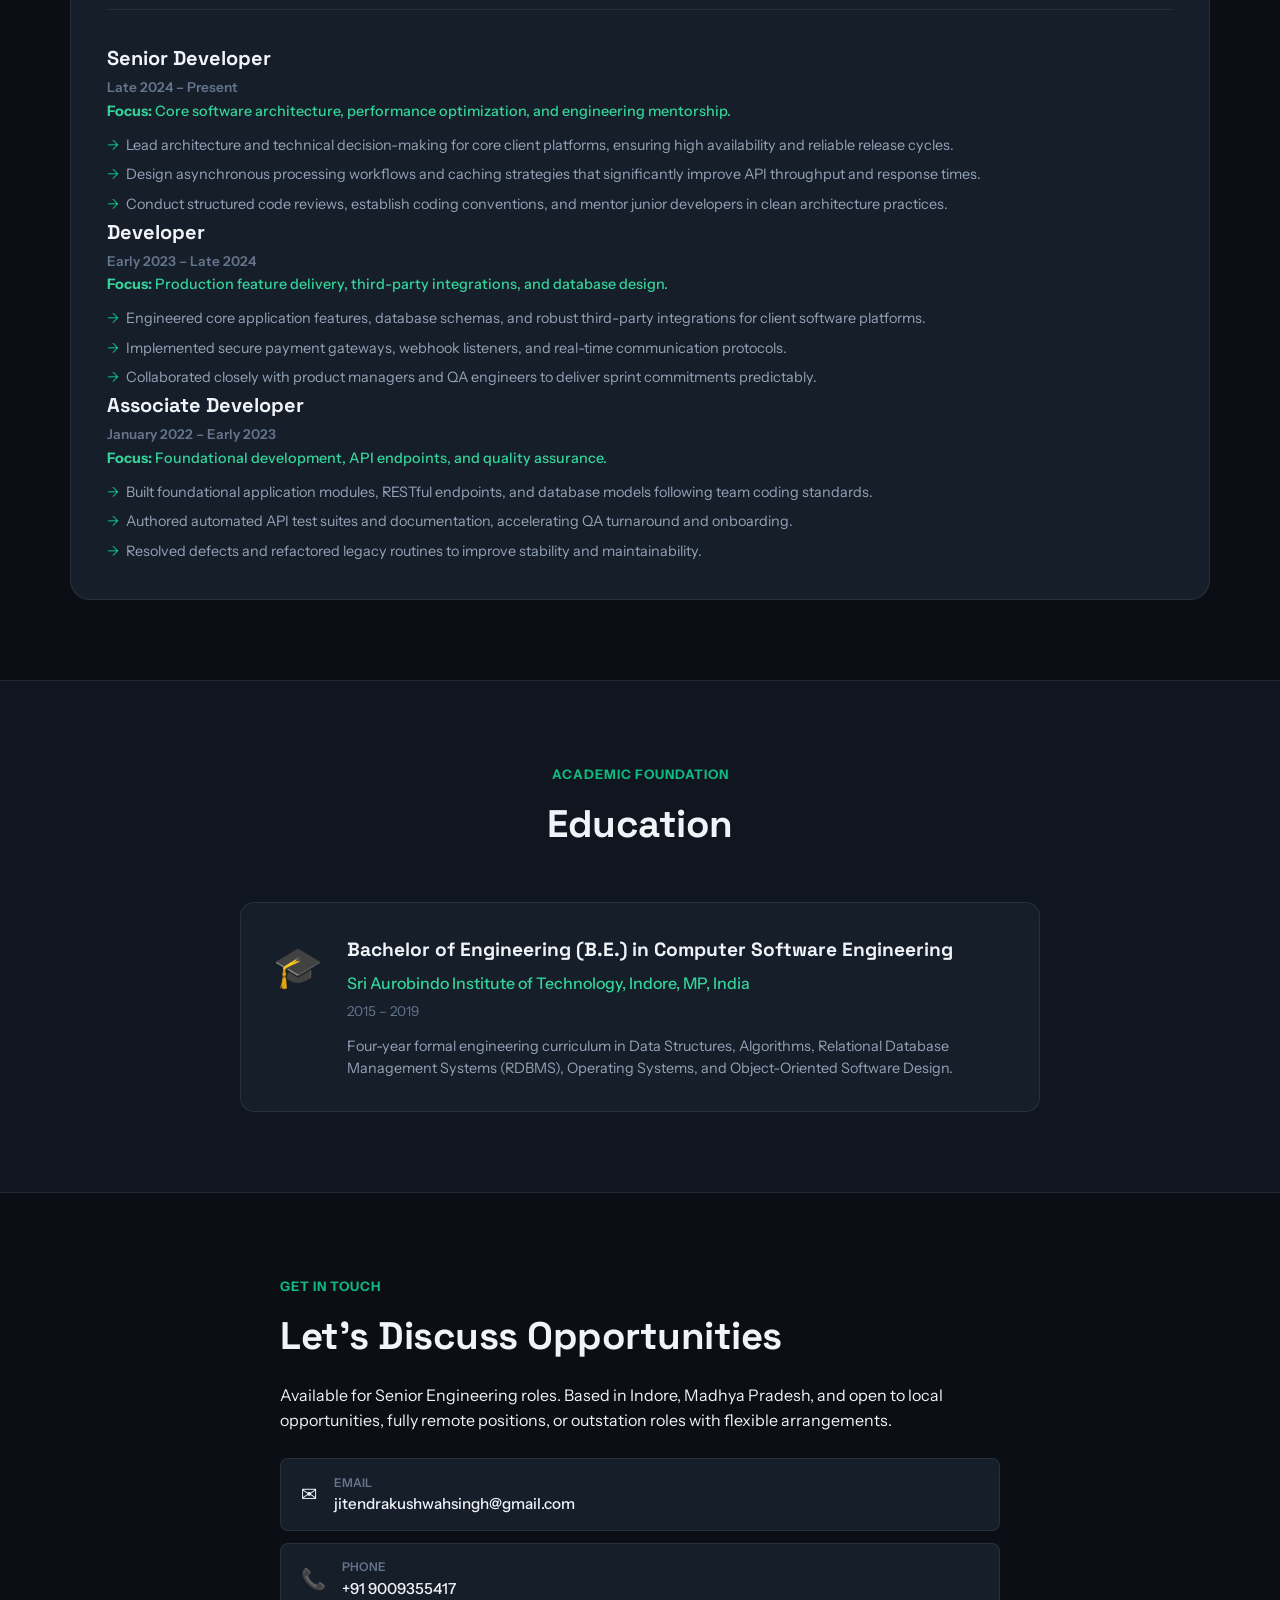
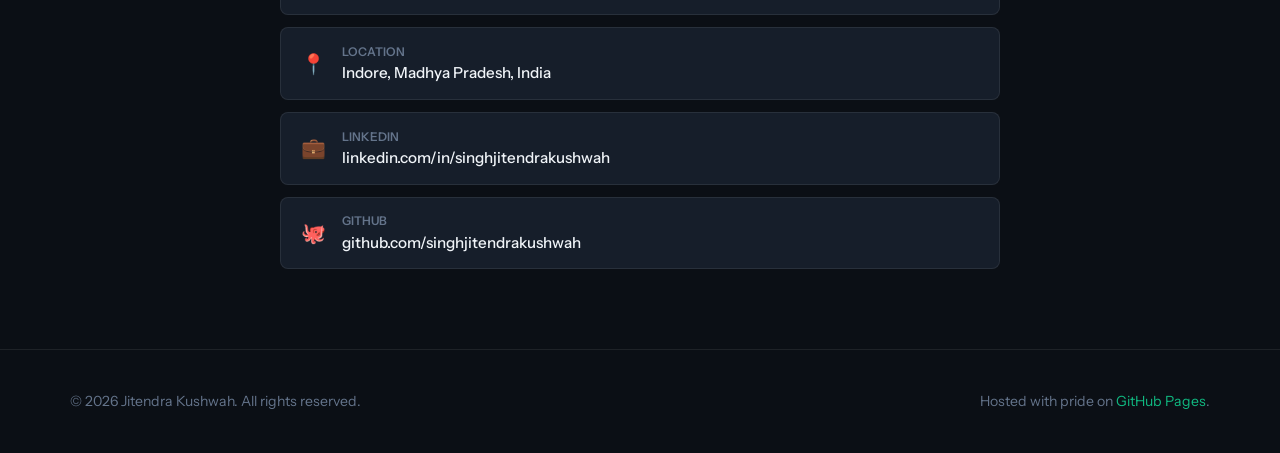
==== commit 3142cb8d: "refactor: simplify homepage to clean Senior Software Engineer profile, moving all domain-specific de" ====
--- a/index.html
+++ b/index.html
@@ -3,8 +3,11 @@
   <head>
     <meta charset="UTF-8" />
     <meta name="viewport" content="width=device-width, initial-scale=1" />
-    <meta name="description" content="Senior Software Engineer with ~5 years of experience at WebiWork Technologies building resilient Node.js/NestJS APIs, React Native cross-platform mobile apps, and scalable Next.js/MERN web platforms." />
-    <title>Jitendra Kushwah — Senior Full-Stack & Mobile Engineer | Node.js, React Native & MERN Stack</title>
+    <meta
+      name="description"
+      content="Jitendra Kushwah — Senior Software Engineer with ~5 years of experience at WebiWork Technologies, Indore, MP, India."
+    />
+    <title>Jitendra Kushwah — Senior Software Engineer | Portfolio</title>
     <link rel="preconnect" href="https://fonts.googleapis.com" />
     <link rel="preconnect" href="https://fonts.gstatic.com" crossorigin />
     <link
@@ -31,8 +34,7 @@
         <nav id="site-nav" class="site-nav" aria-label="Primary">
           <ul class="nav-list">
             <li><a href="#top">Overview</a></li>
-            <li><a href="#skills">Skills</a></li>
-            <li><a href="#projects">Projects</a></li>
+            <li><a href="#about">About</a></li>
             <li><a href="#experience">Experience</a></li>
             <li><a href="#education">Education</a></li>
             <li><a href="#contact">Contact</a></li>
@@ -40,8 +42,8 @@
         </nav>
 
         <div class="header-cta-group">
-          <a href="fullstack_mobile_developer_resume.pdf" target="_blank" class="btn btn-sm btn-outline">
-            <span>📄 Resume (PDF)</span>
+          <a href="#contact" class="btn btn-sm btn-outline">
+            <span>Get in Touch</span>
           </a>
         </div>
       </div>
@@ -55,20 +57,18 @@
             <div class="hero-copy">
               <div class="eyebrow-wrap">
                 <span class="status-indicator"></span>
-                <p class="eyebrow">Senior Full-Stack & Mobile Engineer • Full Systems Ownership</p>
+                <p class="eyebrow">Senior Software Engineer • WebiWork Technologies</p>
               </div>
               <h1 id="hero-title" class="hero-name">Jitendra Kushwah</h1>
-              <p class="hero-subtitle">Senior Full-Stack & Mobile Engineer | Node.js, React Native & MERN Stack</p>
-              <p class="hero-tagline">Software Engineer with ~5 years of progressive experience at WebiWork Technologies designing resilient RESTful APIs, high-performance cross-platform mobile apps, and scalable web applications across Node.js, Express, NestJS, React Native, and Next.js.</p>
+              <p class="hero-subtitle">Senior Software Engineer | Indore, MP, India</p>
+              <p class="hero-tagline">
+                Software engineer with ~5 years of progressive experience at WebiWork Technologies. Dedicated to building reliable, high-performance software systems, maintaining clean code architectures, and collaborating effectively across modern product teams.
+              </p>
               
               <div class="hero-actions">
-                <a class="btn btn-primary" href="fullstack_mobile_developer_resume.pdf" target="_blank">
-                  <span>Download Full-Stack & Mobile Resume (PDF)</span>
-                  <svg width="14" height="14" viewBox="0 0 16 16" fill="none">
-                    <path d="M8 2V11M8 11L4.5 7.5M8 11L11.5 7.5M2 14H14" stroke="currentColor" stroke-width="1.8" stroke-linecap="round" stroke-linejoin="round"/>
-                  </svg>
-                </a>
-                <a class="btn btn-ghost" href="#projects">Explore Projects ↓</a>
+                <a class="btn btn-primary" href="#experience">
+                  <span>View Career Progression ↓</span>
+                </a>
                 <a class="btn btn-ghost" href="#contact">Get in Touch</a>
               </div>
             </div>
@@ -87,8 +87,8 @@
                   <span class="detail-val">Indore, MP, India</span>
                 </div>
                 <div class="hero-card-detail">
-                  <span class="detail-label">Core Focus</span>
-                  <span class="detail-val">Full-Stack Web & Mobile • 5 Years Experience • WebiWork Technologies</span>
+                  <span class="detail-label">Current Role</span>
+                  <span class="detail-val">Senior Developer</span>
                 </div>
                 <div class="hero-card-detail">
                   <span class="detail-label">Open To</span>
@@ -100,171 +100,39 @@
         </div>
       </section>
 
-      <!-- SKILLS SECTION -->
-      <section class="section" id="skills">
+      <!-- ABOUT / CORE PILLARS SECTION -->
+      <section class="section section-alt" id="about">
         <div class="wrap">
           <div class="section-header">
-            <span class="section-eyebrow">Technical Competencies</span>
-            <h2 class="section-title">Complete Technical Skills Matrix</h2>
-            <p class="section-lead">End-to-end engineering competencies across backend architecture, mobile applications, web frontends, and cloud services.</p>
-          </div>
-
-<div class="skills-category-grid">
-  <div class="skill-category-card">
-    <h3 class="skill-category-title">Backend & APIs</h3>
-    <ul class="skill-tag-list">
-      <li class="skill-tag">Node.js</li>
-      <li class="skill-tag">Express.js</li>
-      <li class="skill-tag">NestJS</li>
-      <li class="skill-tag">RESTful APIs</li>
-      <li class="skill-tag">Socket.io (WebSockets)</li>
-      <li class="skill-tag">Modular Architecture</li>
-    </ul>
-  </div>
-  <div class="skill-category-card">
-    <h3 class="skill-category-title">Databases & Queues</h3>
-    <ul class="skill-tag-list">
-      <li class="skill-tag">MongoDB (Mongoose)</li>
-      <li class="skill-tag">PostgreSQL</li>
-      <li class="skill-tag">MySQL</li>
-      <li class="skill-tag">Redis (Caching)</li>
-      <li class="skill-tag">BullMQ (Background Jobs)</li>
-      <li class="skill-tag">Prisma</li>
-      <li class="skill-tag">TypeORM</li>
-    </ul>
-  </div>
-  <div class="skill-category-card">
-    <h3 class="skill-category-title">Mobile & Frontend</h3>
-    <ul class="skill-tag-list">
-      <li class="skill-tag">React Native (iOS/Android)</li>
-      <li class="skill-tag">React.js</li>
-      <li class="skill-tag">Next.js (SSR/SSG)</li>
-      <li class="skill-tag">TypeScript</li>
-      <li class="skill-tag">Redux Toolkit</li>
-      <li class="skill-tag">MMKV</li>
-      <li class="skill-tag">Track Player</li>
-    </ul>
-  </div>
-  <div class="skill-category-card">
-    <h3 class="skill-category-title">Cloud & Integrations</h3>
-    <ul class="skill-tag-list">
-      <li class="skill-tag">AWS S3 (Presigned URLs)</li>
-      <li class="skill-tag">Stripe Payments & Webhooks</li>
-      <li class="skill-tag">Razorpay</li>
-      <li class="skill-tag">JWT & RBAC</li>
-      <li class="skill-tag">Notifee</li>
-      <li class="skill-tag">Postman</li>
-      <li class="skill-tag">Git</li>
-    </ul>
-  </div>
-</div>
-        </div>
-      </section>
-
-      <!-- PROJECTS SECTION -->
-      <section class="section section-alt" id="projects">
-        <div class="wrap">
-          <div class="section-header">
-            <span class="section-eyebrow">Production Portfolio</span>
-            <h2 class="section-title">Featured Full-Stack & Mobile Platforms</h2>
-            <p class="section-lead">End-to-end client platforms delivered from database design through mobile apps and web portals.</p>
-          </div>
-
-<div class="project-grid">
-  <article class="project-card featured-card">
-    <div class="project-card-header">
-      <span class="featured-badge">Featured Case Study</span>
-      <h3 class="project-title">Suhavi Audiobooks — Digital Publishing Platform (Mobile, Backend & Web)</h3>
-      <p class="project-tagline">Audiobook streaming, eBook reader app & multi-portal publishing ecosystem</p>
-    </div>
-    <p class="project-desc">Comprehensive digital publishing platform serving readers, authors, publishers, and admins. Features background audio streaming with lock-screen controls, offline chapter downloads, presigned AWS S3 streaming endpoints, and browser-based eBook proofing via PDFTron.</p>
-    <ul class="project-highlights">
-      <li>Backend: Node.js/Express APIs with AWS S3 presigned URLs for secure chunked audio streaming.</li>
-      <li>Mobile: React Native app with react-native-track-player background service and @notifee offline chapter downloads.</li>
-      <li>Web: Multi-role Next.js portals with PDFTron WebViewer for in-browser eBook proofing and author submissions.</li>
-      <li>Performance: Redis caching for book catalogs and react-native-mmkv for sub-second offline mobile startup.</li>
-    </ul>
-    <div class="project-tags-wrap">
-      <span class="proj-badge">React Native</span>
-      <span class="proj-badge">Node.js</span>
-      <span class="proj-badge">Next.js</span>
-      <span class="proj-badge">AWS S3</span>
-      <span class="proj-badge">Track Player</span>
-      <span class="proj-badge">Redis</span>
-      <span class="proj-badge">MMKV</span>
-      <span class="proj-badge">Redux Toolkit</span>
-    </div>
-  </article>
-  <article class="project-card featured-card">
-    <div class="project-card-header">
-      <span class="featured-badge">Featured Case Study</span>
-      <h3 class="project-title">AimQTest — Asynchronous Exam Evaluation & BullMQ PDF Engine</h3>
-      <p class="project-tagline">EdTech psychometric testing platform with background report generator</p>
-    </div>
-    <p class="project-desc">Cognitive examination platform that evaluates complex student psychological assessments and generates multi-page performance PDF reports asynchronously without blocking the Node.js API server.</p>
-    <ul class="project-highlights">
-      <li>Decoupled report generation via BullMQ worker queue and Redis, dropping API submission latency from 8s to <150ms.</li>
-      <li>Implemented Redis job deduplication to prevent duplicate PDF generations when users double-click submit.</li>
-      <li>Designed normalized MongoDB schemas to store answers across 10+ test categories and calculate psychological metrics.</li>
-      <li>Integrated Razorpay payment gateway for exam enrollments and Excel batch exports for school admins.</li>
-    </ul>
-    <div class="project-tags-wrap">
-      <span class="proj-badge">Node.js</span>
-      <span class="proj-badge">Express.js</span>
-      <span class="proj-badge">MongoDB</span>
-      <span class="proj-badge">BullMQ</span>
-      <span class="proj-badge">Redis</span>
-      <span class="proj-badge">AWS S3</span>
-      <span class="proj-badge">Razorpay</span>
-      <span class="proj-badge">Next.js</span>
-    </div>
-  </article>
-  <article class="project-card featured-card">
-    <div class="project-card-header">
-      <span class="featured-badge">Featured Case Study</span>
-      <h3 class="project-title">LittleBigShed (LBS) — P2P Equipment Rental Marketplace (Mobile & API)</h3>
-      <p class="project-tagline">Peer-to-peer equipment rental platform with Stripe Connect and real-time chat</p>
-    </div>
-    <p class="project-desc">New Zealand equipment sharing marketplace connecting tool owners and borrowers. Includes calendar availability scheduling, two-phase Stripe pre-authorizations for security deposits, real-time Socket.io chat, and cross-platform mobile apps.</p>
-    <ul class="project-highlights">
-      <li>Architected NestJS backend with MySQL and TypeORM managing equipment catalogs and booking requests.</li>
-      <li>Integrated Stripe Connect for payment intents, security deposit holds, and automated lender payouts.</li>
-      <li>Implemented real-time messaging using Socket.io WebSockets with message history persistence.</li>
-      <li>Built React Native bare workflow mobile app with Stripe PaymentSheet and camera photo uploads to S3.</li>
-    </ul>
-    <div class="project-tags-wrap">
-      <span class="proj-badge">NestJS</span>
-      <span class="proj-badge">React Native</span>
-      <span class="proj-badge">MySQL</span>
-      <span class="proj-badge">TypeORM</span>
-      <span class="proj-badge">Stripe Connect</span>
-      <span class="proj-badge">Socket.io</span>
-      <span class="proj-badge">AWS S3</span>
-    </div>
-  </article>
-  <article class="project-card">
-    <div class="project-card-header">
-      <h3 class="project-title">AutoSpa — Multi-Tenant Dealership Inspection SaaS & Mobile App</h3>
-      <p class="project-tagline">B2B SaaS and mobile inspection tool for automotive dealership service centers</p>
-    </div>
-    <p class="project-desc">Multi-tenant service center platform enabling technicians to record intake damage photos, check off vehicle service items, and automatically generate branded inspection reports for vehicle owners.</p>
-    <ul class="project-highlights">
-      <li>Engineered NestJS backend in PostgreSQL with Role-Based Access Control (RBAC) guards for Admin, Manager, and Technician roles.</li>
-      <li>Built BullMQ worker queues for automated vehicle inspection report generation and S3 photo processing.</li>
-      <li>Developed React Native mobile app with camera permissions, offline checklist caching via AsyncStorage, and FCM alerts.</li>
-      <li>Integrated Stripe subscription billing with webhooks for recurring monthly SaaS subscriptions.</li>
-    </ul>
-    <div class="project-tags-wrap">
-      <span class="proj-badge">NestJS</span>
-      <span class="proj-badge">React Native</span>
-      <span class="proj-badge">PostgreSQL</span>
-      <span class="proj-badge">BullMQ</span>
-      <span class="proj-badge">Stripe Billing</span>
-      <span class="proj-badge">RBAC</span>
-      <span class="proj-badge">AWS S3</span>
-    </div>
-  </article>
-</div>
+            <span class="section-eyebrow">Engineering Philosophy</span>
+            <h2 class="section-title">Core Engineering Principles</h2>
+            <p class="section-lead">
+              A balanced, disciplined approach to software design developed over ~5 years of professional engineering.
+            </p>
+          </div>
+
+          <div class="skills-category-grid">
+            <div class="skill-category-card">
+              <h3 class="skill-category-title">Architecture & Reliability</h3>
+              <p class="project-desc" style="margin: 0; font-size: 0.88rem; line-height: 1.55;">
+                Prioritizing clean modular structure, clear separation of concerns, comprehensive error handling, and scalable design patterns that endure long past initial deployment.
+              </p>
+            </div>
+
+            <div class="skill-category-card">
+              <h3 class="skill-category-title">Performance & Optimization</h3>
+              <p class="project-desc" style="margin: 0; font-size: 0.88rem; line-height: 1.55;">
+                Writing efficient database queries, implementing smart caching layers, and optimizing runtime execution to deliver responsive user experiences with minimal latency.
+              </p>
+            </div>
+
+            <div class="skill-category-card">
+              <h3 class="skill-category-title">Team Collaboration & Mentorship</h3>
+              <p class="project-desc" style="margin: 0; font-size: 0.88rem; line-height: 1.55;">
+                Conducting thorough code reviews, upholding rigorous testing standards, mentoring junior engineers, and communicating transparently across multidisciplinary teams.
+              </p>
+            </div>
+          </div>
         </div>
       </section>
 
@@ -275,61 +143,64 @@
             <span class="section-eyebrow">Career Progression</span>
             <h2 class="section-title">Professional Experience</h2>
             <p class="section-lead">
-              ~5 Years of continuous technical impact at WebiWork Technologies, advancing from Associate Developer to Senior Developer.
+              ~5 Years of continuous technical impact at WebiWork Technologies, advancing progressively from Associate Developer to Senior Developer.
             </p>
           </div>
 
           <div class="experience-timeline">
-<div class="company-card">
-  <div class="company-header">
-    <div>
-      <h3 class="company-name">WebiWork Technologies Pvt. Ltd.</h3>
-      <p class="company-meta">Indore, MP, India • <span class="tenure-badge">January 2022 – Present (~5 Years)</span></p>
-    </div>
-    <span class="company-growth-tag">Continuous Progression: Associate → Developer → Senior</span>
-  </div>
-  <p class="company-overview">Promoted progressively from Associate Developer to Developer and Senior Developer. Spearheaded backend architecture, cross-platform mobile apps, and full-stack MERN engineering across international client platforms.</p>
-  <div class="role-stack">
-    <div class="role-item">
-      <div class="role-top">
-        <h4 class="role-title">Senior Developer</h4>
-        <span class="role-period">Late 2024 – Present</span>
-      </div>
-      <p class="role-focus"><strong>Focus:</strong> Architecture ownership, core streaming APIs, background queues, and cross-platform mobile delivery.</p>
-      <ul class="role-bullets">
-        <li>Architected the Suhavi digital publishing ecosystem: Node.js audio streaming APIs with AWS S3 presigned URLs, React Native mobile app with react-native-track-player, and Next.js author portals.</li>
-        <li>Built asynchronous evaluation pipeline for AimQTest using BullMQ and Redis, dropping exam submission latency from 8s to <150ms.</li>
-        <li>Engineered multi-tenant NestJS backend with PostgreSQL and RBAC guards for AutoSpa dealership SaaS.</li>
-        <li>Mentored junior engineers, conducted architectural code reviews, and enforced modular coding standards.</li>
-      </ul>
-    </div>
-    <div class="role-item">
-      <div class="role-top">
-        <h4 class="role-title">Developer</h4>
-        <span class="role-period">Early 2023 – Late 2024</span>
-      </div>
-      <p class="role-focus"><strong>Focus:</strong> Marketplace REST APIs, Stripe payment flows, and real-time WebSocket communication.</p>
-      <ul class="role-bullets">
-        <li>Built production backend and mobile app for LittleBigShed (P2P equipment rentals) using NestJS, MySQL, TypeORM, and React Native.</li>
-        <li>Integrated Stripe Connect payments, handling two-phase authorizations for security deposit holds and webhook listeners.</li>
-        <li>Implemented real-time buyer-seller messaging using Socket.io WebSockets with message history persistence.</li>
-        <li>Developed automated background cron scheduler services to track rental durations and dispatch notifications.</li>
-      </ul>
-    </div>
-    <div class="role-item">
-      <div class="role-top">
-        <h4 class="role-title">Associate Developer</h4>
-        <span class="role-period">January 2022 – Early 2023</span>
-      </div>
-      <p class="role-focus"><strong>Focus:</strong> Foundational REST APIs, database schemas, and e-commerce mobile screens.</p>
-      <ul class="role-bullets">
-        <li>Built REST endpoints and MongoDB Mongoose schemas for EasySprint agile project and timesheet tracking.</li>
-        <li>Developed mobile e-commerce screens in React Native with persistent cart state via AsyncStorage and Redux Toolkit.</li>
-        <li>Implemented customer support live chat using Socket.io WebSockets and room-based event broadcasting.</li>
-      </ul>
-    </div>
-  </div>
-</div>
+            <div class="company-card">
+              <div class="company-header">
+                <div>
+                  <h3 class="company-name">WebiWork Technologies Pvt. Ltd.</h3>
+                  <p class="company-meta">Indore, MP, India • <span class="tenure-badge">January 2022 – Present (~5 Years)</span></p>
+                </div>
+                <span class="company-growth-tag">Continuous Progression: Associate → Developer → Senior</span>
+              </div>
+              <p class="company-overview">
+                Contributed to the design, engineering, and maintenance of production software systems across international client engagements. Promoted progressively based on technical ownership, consistency, and execution excellence.
+              </p>
+              
+              <div class="role-stack">
+                <div class="role-item">
+                  <div class="role-top">
+                    <h4 class="role-title">Senior Developer</h4>
+                    <span class="role-period">Late 2024 – Present</span>
+                  </div>
+                  <p class="role-focus"><strong>Focus:</strong> Core software architecture, performance optimization, and engineering mentorship.</p>
+                  <ul class="role-bullets">
+                    <li>Lead architecture and technical decision-making for core client platforms, ensuring high availability and reliable release cycles.</li>
+                    <li>Design asynchronous processing workflows and caching strategies that significantly improve API throughput and response times.</li>
+                    <li>Conduct structured code reviews, establish coding conventions, and mentor junior developers in clean architecture practices.</li>
+                  </ul>
+                </div>
+
+                <div class="role-item">
+                  <div class="role-top">
+                    <h4 class="role-title">Developer</h4>
+                    <span class="role-period">Early 2023 – Late 2024</span>
+                  </div>
+                  <p class="role-focus"><strong>Focus:</strong> Production feature delivery, third-party integrations, and database design.</p>
+                  <ul class="role-bullets">
+                    <li>Engineered core application features, database schemas, and robust third-party integrations for client software platforms.</li>
+                    <li>Implemented secure payment gateways, webhook listeners, and real-time communication protocols.</li>
+                    <li>Collaborated closely with product managers and QA engineers to deliver sprint commitments predictably.</li>
+                  </ul>
+                </div>
+
+                <div class="role-item">
+                  <div class="role-top">
+                    <h4 class="role-title">Associate Developer</h4>
+                    <span class="role-period">January 2022 – Early 2023</span>
+                  </div>
+                  <p class="role-focus"><strong>Focus:</strong> Foundational development, API endpoints, and quality assurance.</p>
+                  <ul class="role-bullets">
+                    <li>Built foundational application modules, RESTful endpoints, and database models following team coding standards.</li>
+                    <li>Authored automated API test suites and documentation, accelerating QA turnaround and onboarding.</li>
+                    <li>Resolved defects and refactored legacy routines to improve stability and maintainability.</li>
+                  </ul>
+                </div>
+              </div>
+            </div>
           </div>
         </div>
       </section>
@@ -349,17 +220,17 @@
               <p class="education-inst">Sri Aurobindo Institute of Technology, Indore, MP, India</p>
               <p class="education-years">2015 – 2019</p>
               <p class="education-notes">
-                Four-year formal engineering degree in Data Structures, Algorithms, Relational Database Management Systems (RDBMS), Operating Systems, and Object-Oriented Software Design.
-              </p>
-            </div>
-          </div>
-        </div>
-      </section>
-
-      <!-- CONTACT & RESUME SECTION -->
+                Four-year formal engineering curriculum in Data Structures, Algorithms, Relational Database Management Systems (RDBMS), Operating Systems, and Object-Oriented Software Design.
+              </p>
+            </div>
+          </div>
+        </div>
+      </section>
+
+      <!-- CONTACT SECTION -->
       <section class="section cta-section" id="contact">
         <div class="wrap">
-          <div class="contact-grid">
+          <div class="contact-grid" style="grid-template-columns: 1fr; max-width: 720px; margin: 0 auto;">
             <div class="contact-info">
               <span class="section-eyebrow">Get in Touch</span>
               <h2 class="section-title">Let's Discuss Opportunities</h2>
@@ -402,21 +273,6 @@
                     <span class="link-label">GitHub</span>
                     <span class="link-value">github.com/singhjitendrakushwah</span>
                   </div>
-                </a>
-              </div>
-            </div>
-
-            <div class="resume-download-card">
-              <h3>Download Full-Stack & Mobile Resume</h3>
-              <p>ATS-optimized, 2-page single-column resume formatted for Full-Stack, Mobile & Senior Software Engineer roles.</p>
-
-              <div class="resume-button-stack">
-                <a href="fullstack_mobile_developer_resume.pdf" target="_blank" class="resume-btn-item">
-                  <div class="btn-item-text">
-                    <strong>Download Full-Stack & Mobile Resume (PDF)</strong>
-                    <span>Node.js, React Native, MERN, Next.js, BullMQ, Redis & Cloud (PDF)</span>
-                  </div>
-                  <span class="btn-download-icon">PDF ↓</span>
                 </a>
               </div>
             </div>
@@ -433,7 +289,6 @@
     </footer>
 
     <script>
-      // Lightweight Mobile Navigation
       (function() {
         var toggle = document.querySelector('.nav-toggle');
         var nav = document.getElementById('site-nav');
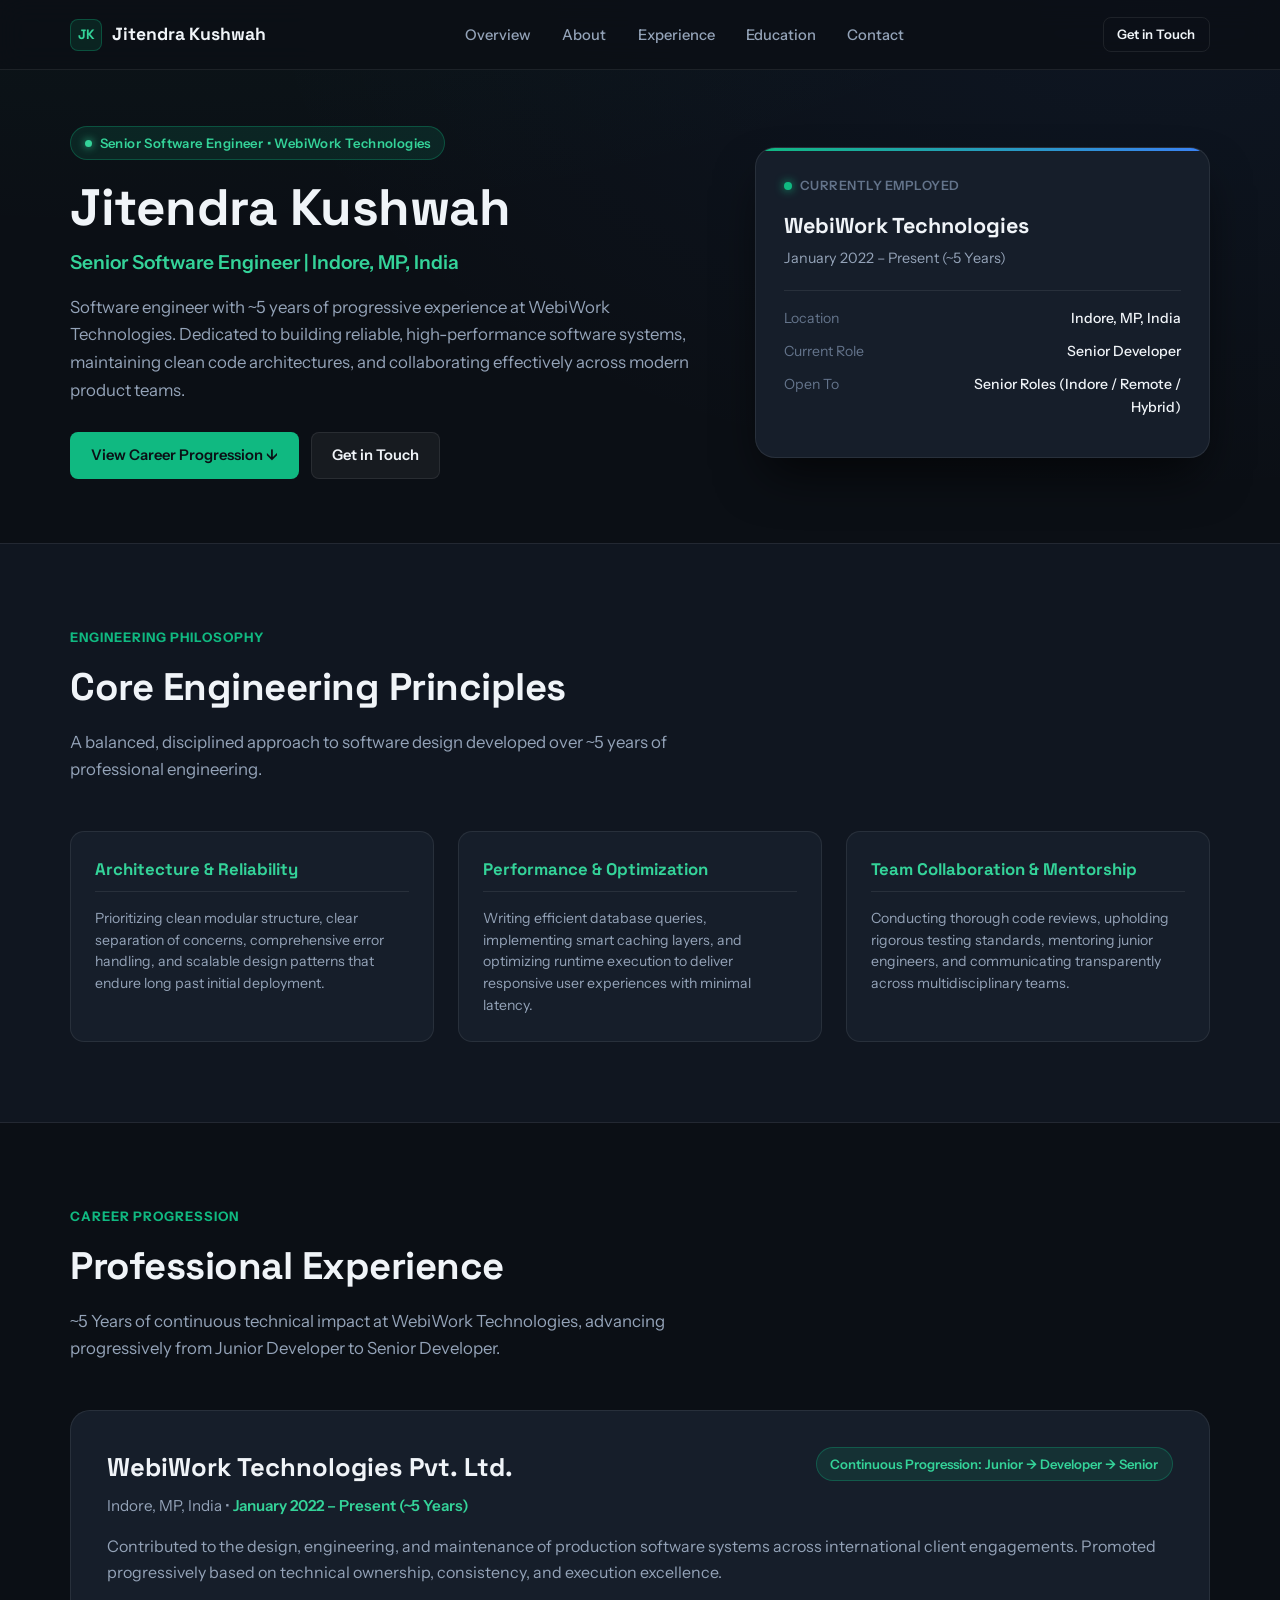
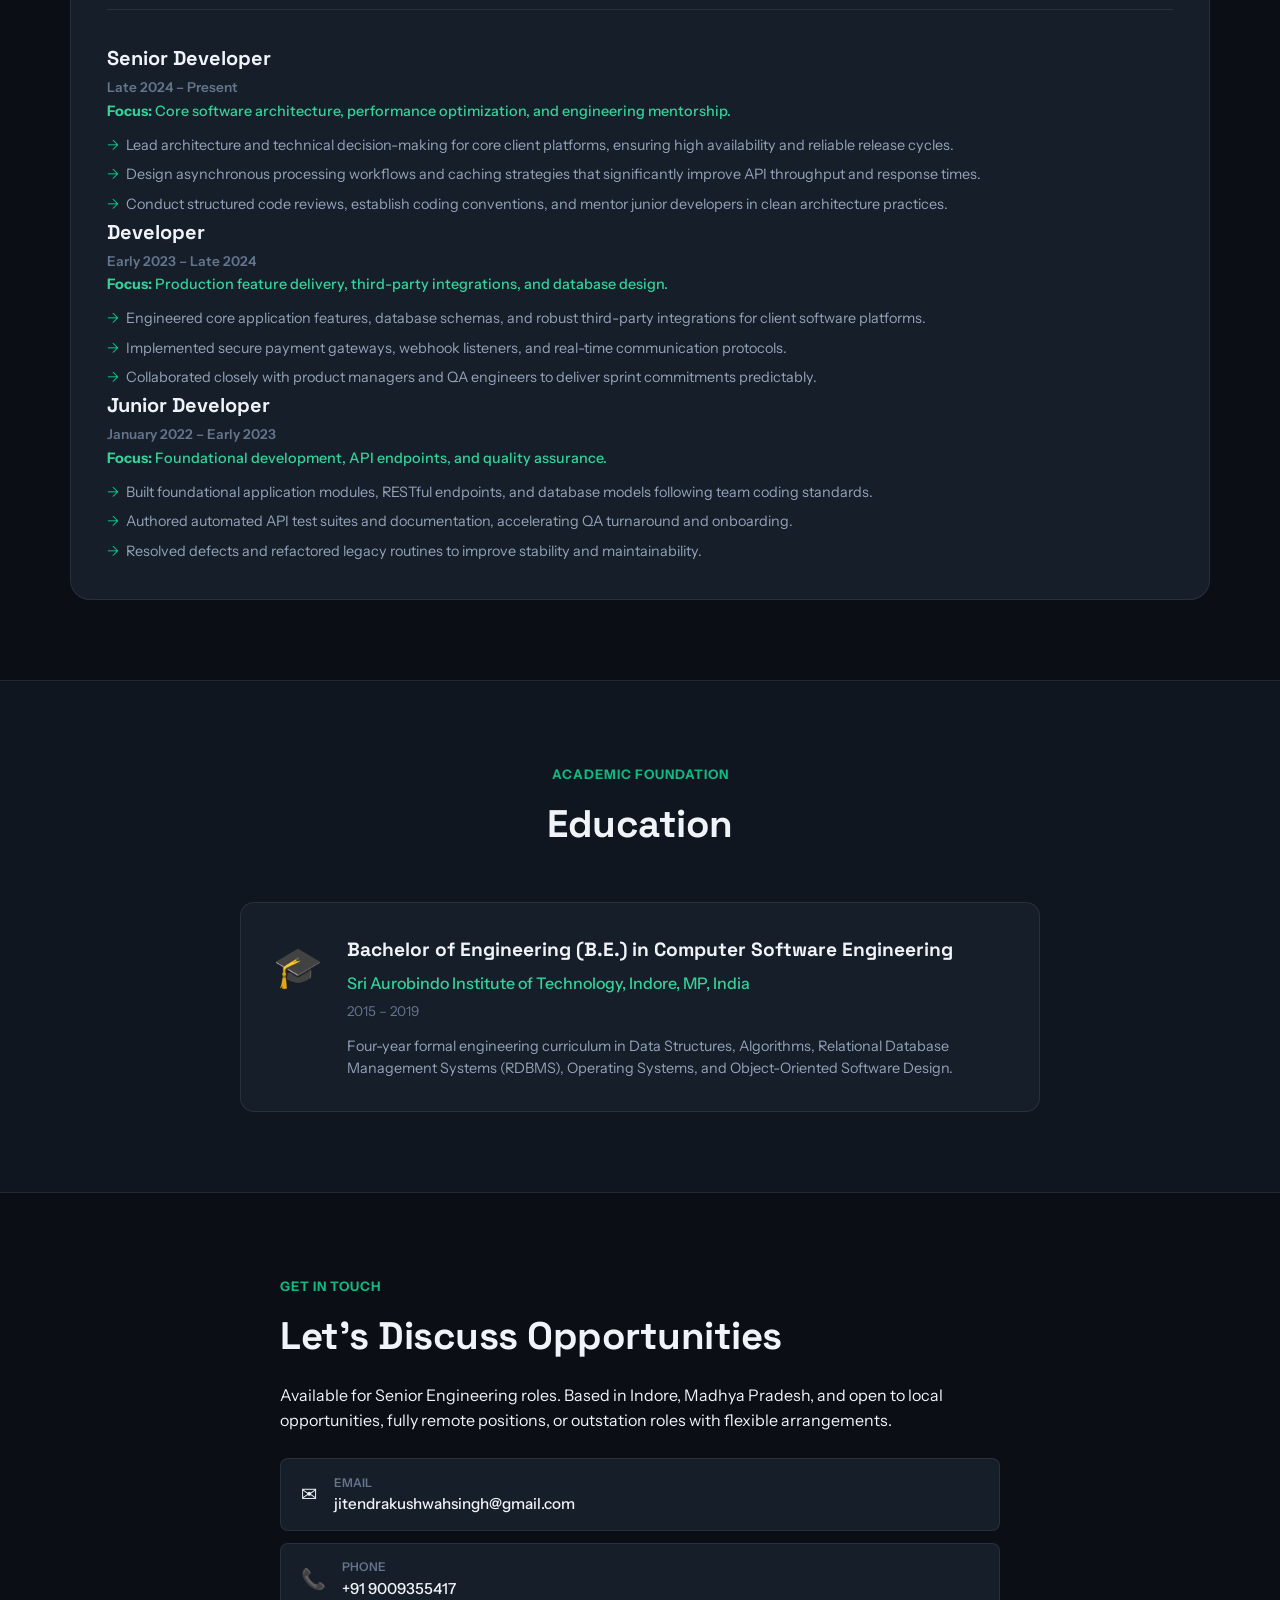
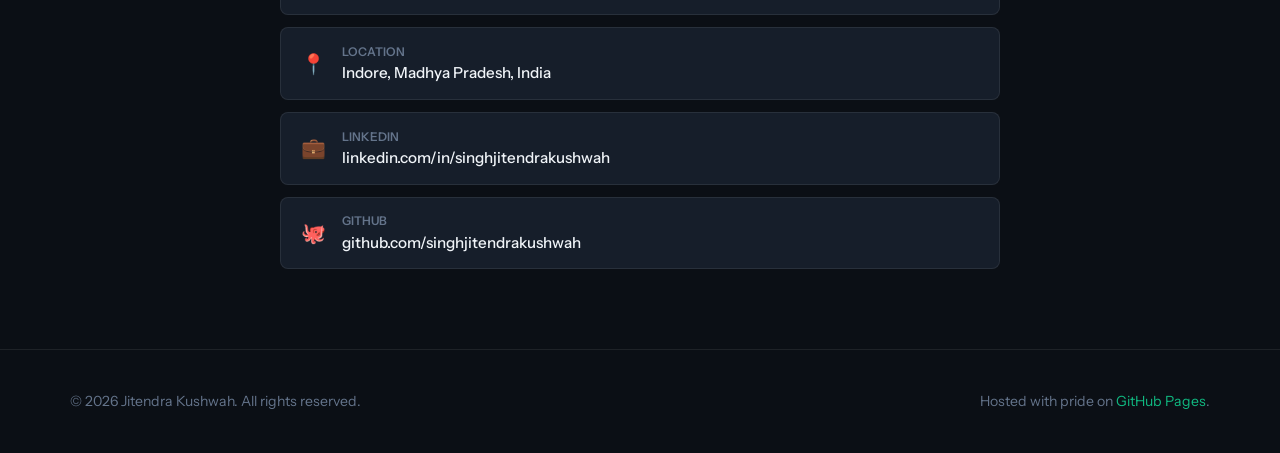
==== commit e3604e01: "refactor: rename Associate Developer title and references to Junior Developer across HTML pages and " ====
--- a/index.html
+++ b/index.html
@@ -143,7 +143,7 @@
             <span class="section-eyebrow">Career Progression</span>
             <h2 class="section-title">Professional Experience</h2>
             <p class="section-lead">
-              ~5 Years of continuous technical impact at WebiWork Technologies, advancing progressively from Associate Developer to Senior Developer.
+              ~5 Years of continuous technical impact at WebiWork Technologies, advancing progressively from Junior Developer to Senior Developer.
             </p>
           </div>
 
@@ -154,7 +154,7 @@
                   <h3 class="company-name">WebiWork Technologies Pvt. Ltd.</h3>
                   <p class="company-meta">Indore, MP, India • <span class="tenure-badge">January 2022 – Present (~5 Years)</span></p>
                 </div>
-                <span class="company-growth-tag">Continuous Progression: Associate → Developer → Senior</span>
+                <span class="company-growth-tag">Continuous Progression: Junior → Developer → Senior</span>
               </div>
               <p class="company-overview">
                 Contributed to the design, engineering, and maintenance of production software systems across international client engagements. Promoted progressively based on technical ownership, consistency, and execution excellence.
@@ -189,7 +189,7 @@
 
                 <div class="role-item">
                   <div class="role-top">
-                    <h4 class="role-title">Associate Developer</h4>
+                    <h4 class="role-title">Junior Developer</h4>
                     <span class="role-period">January 2022 – Early 2023</span>
                   </div>
                   <p class="role-focus"><strong>Focus:</strong> Foundational development, API endpoints, and quality assurance.</p>
